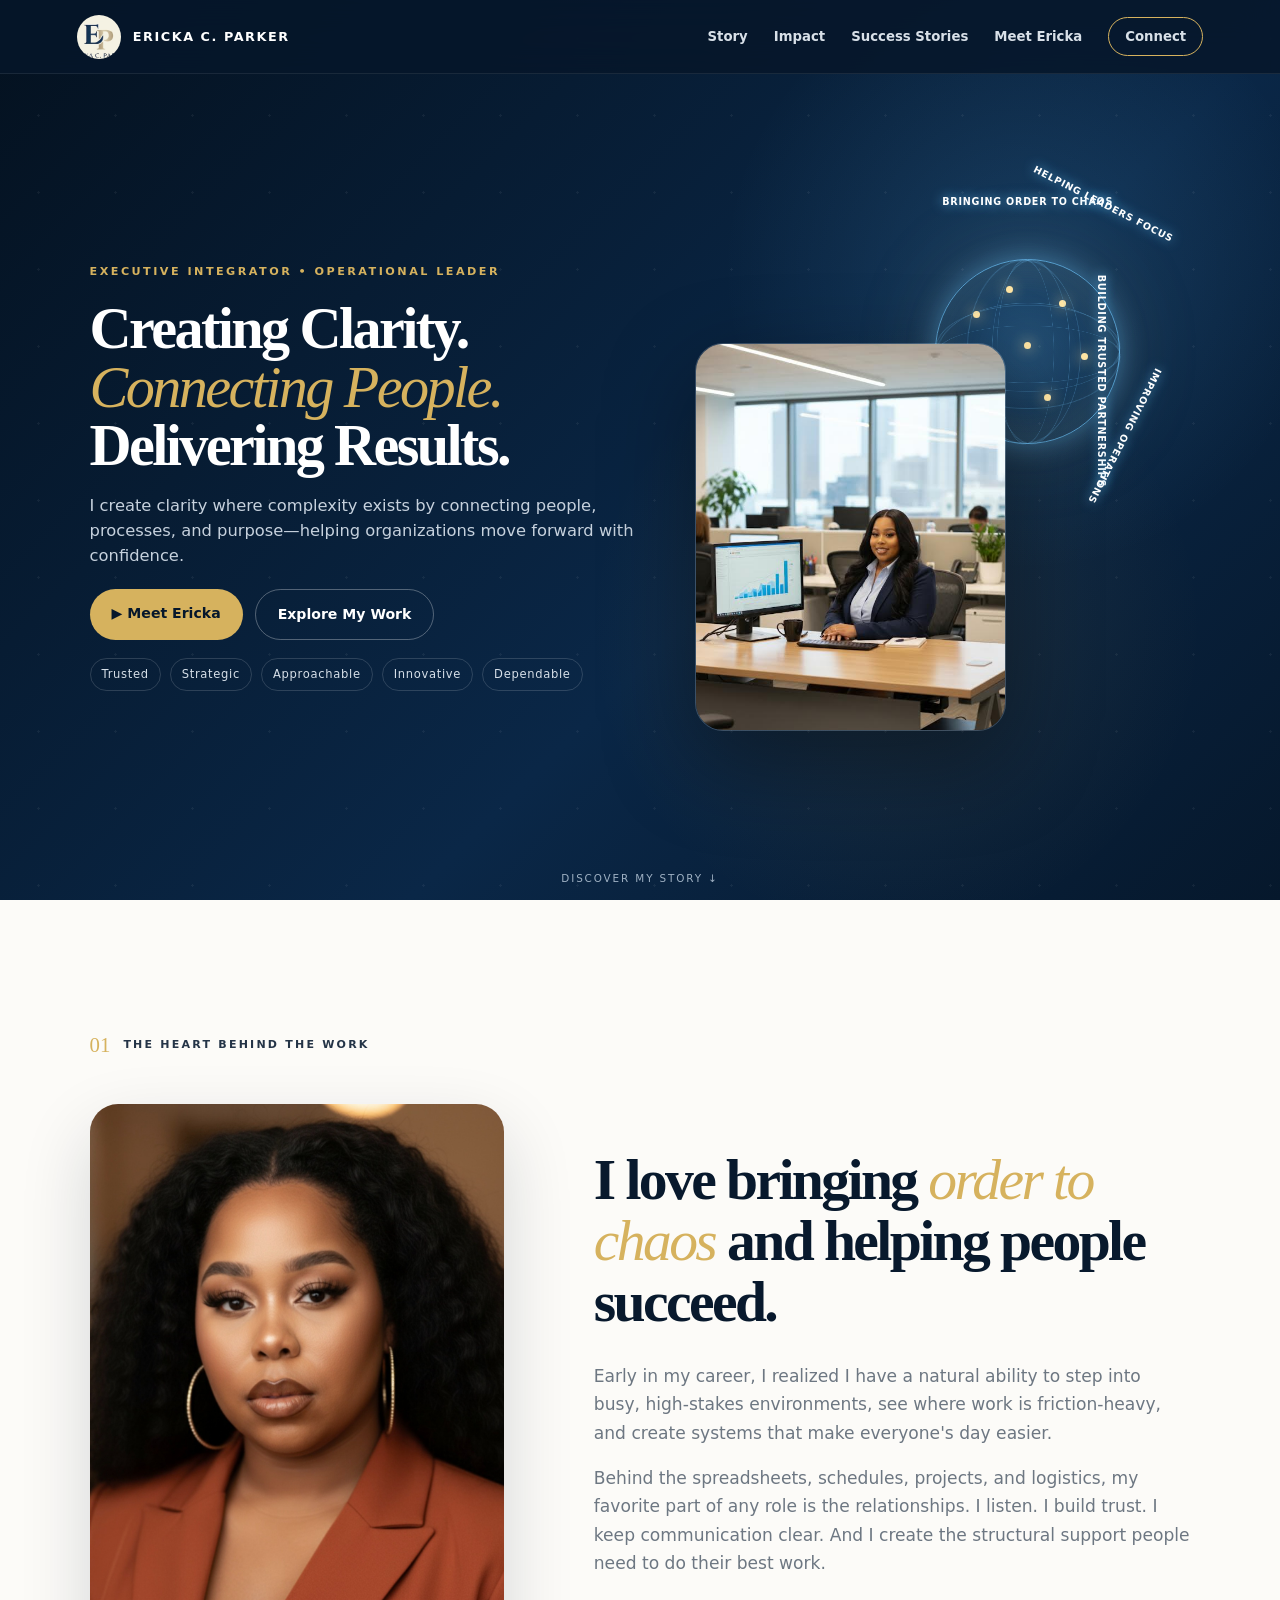
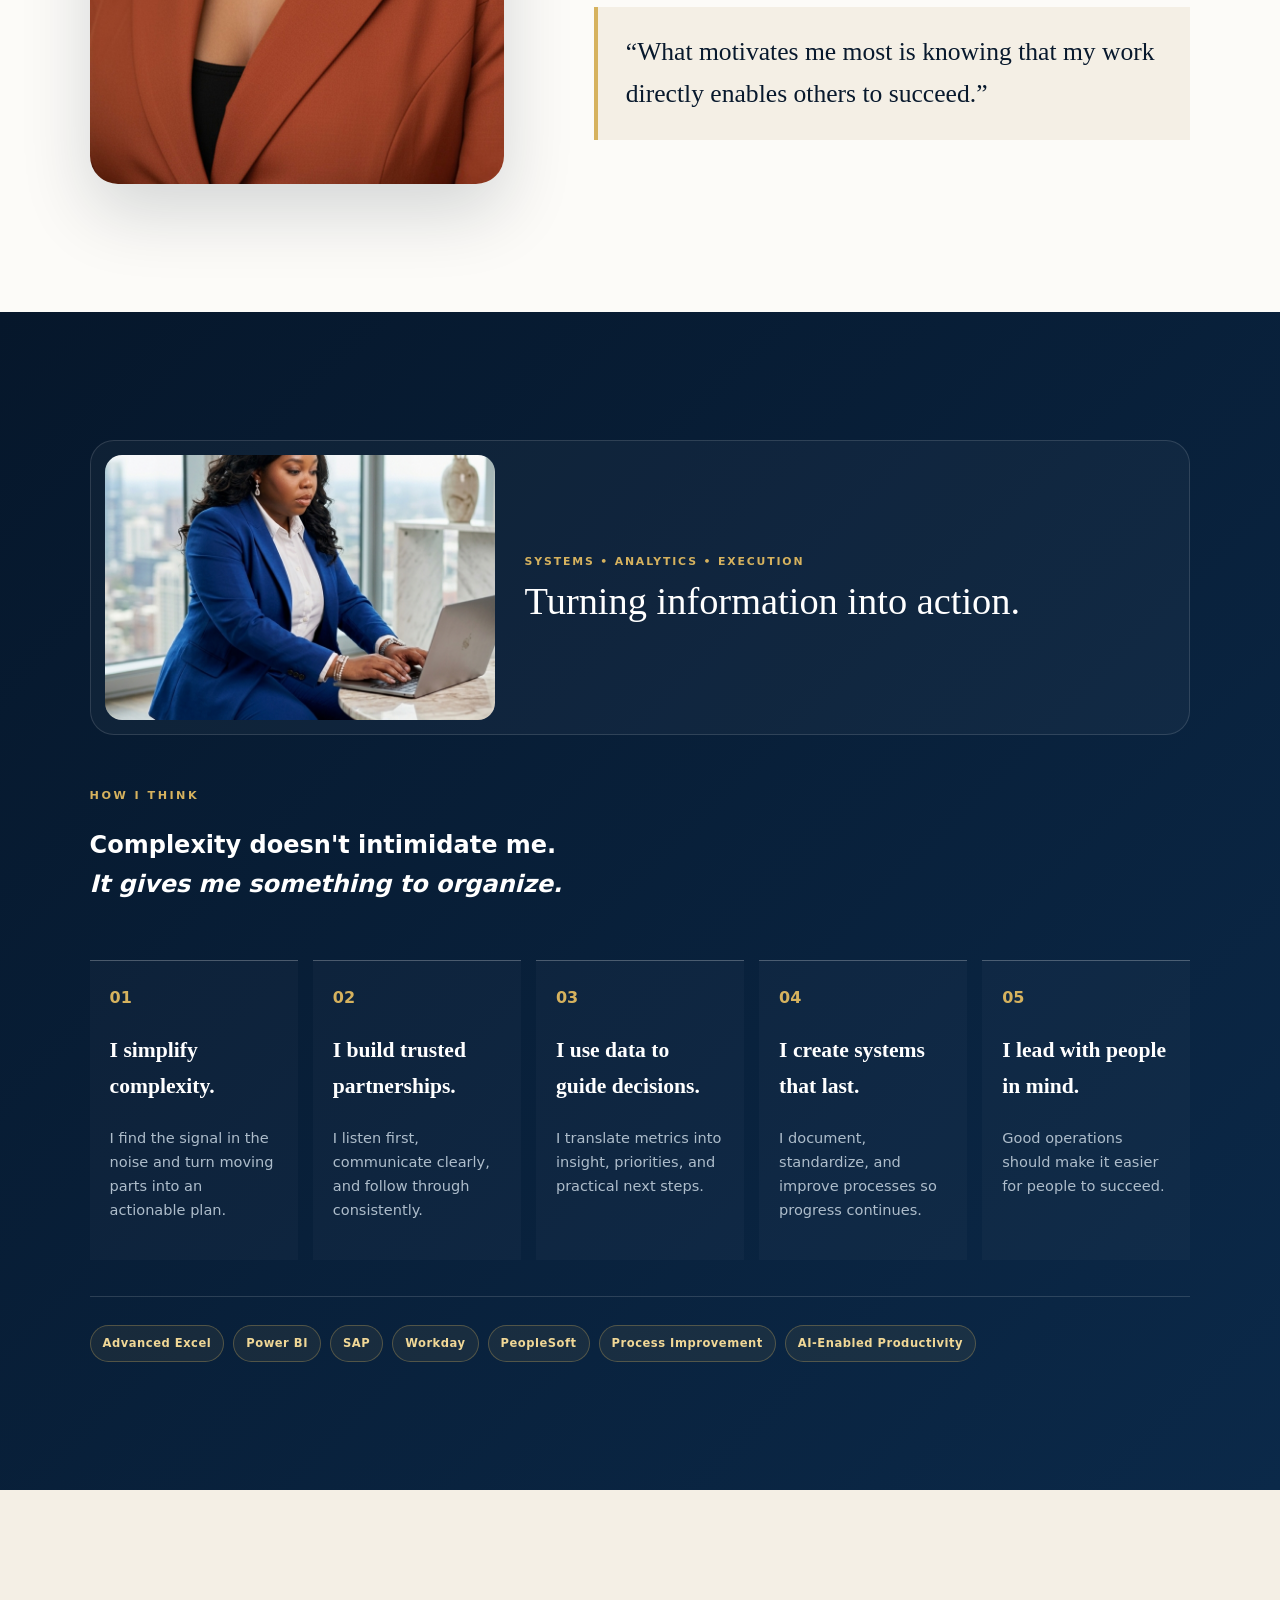
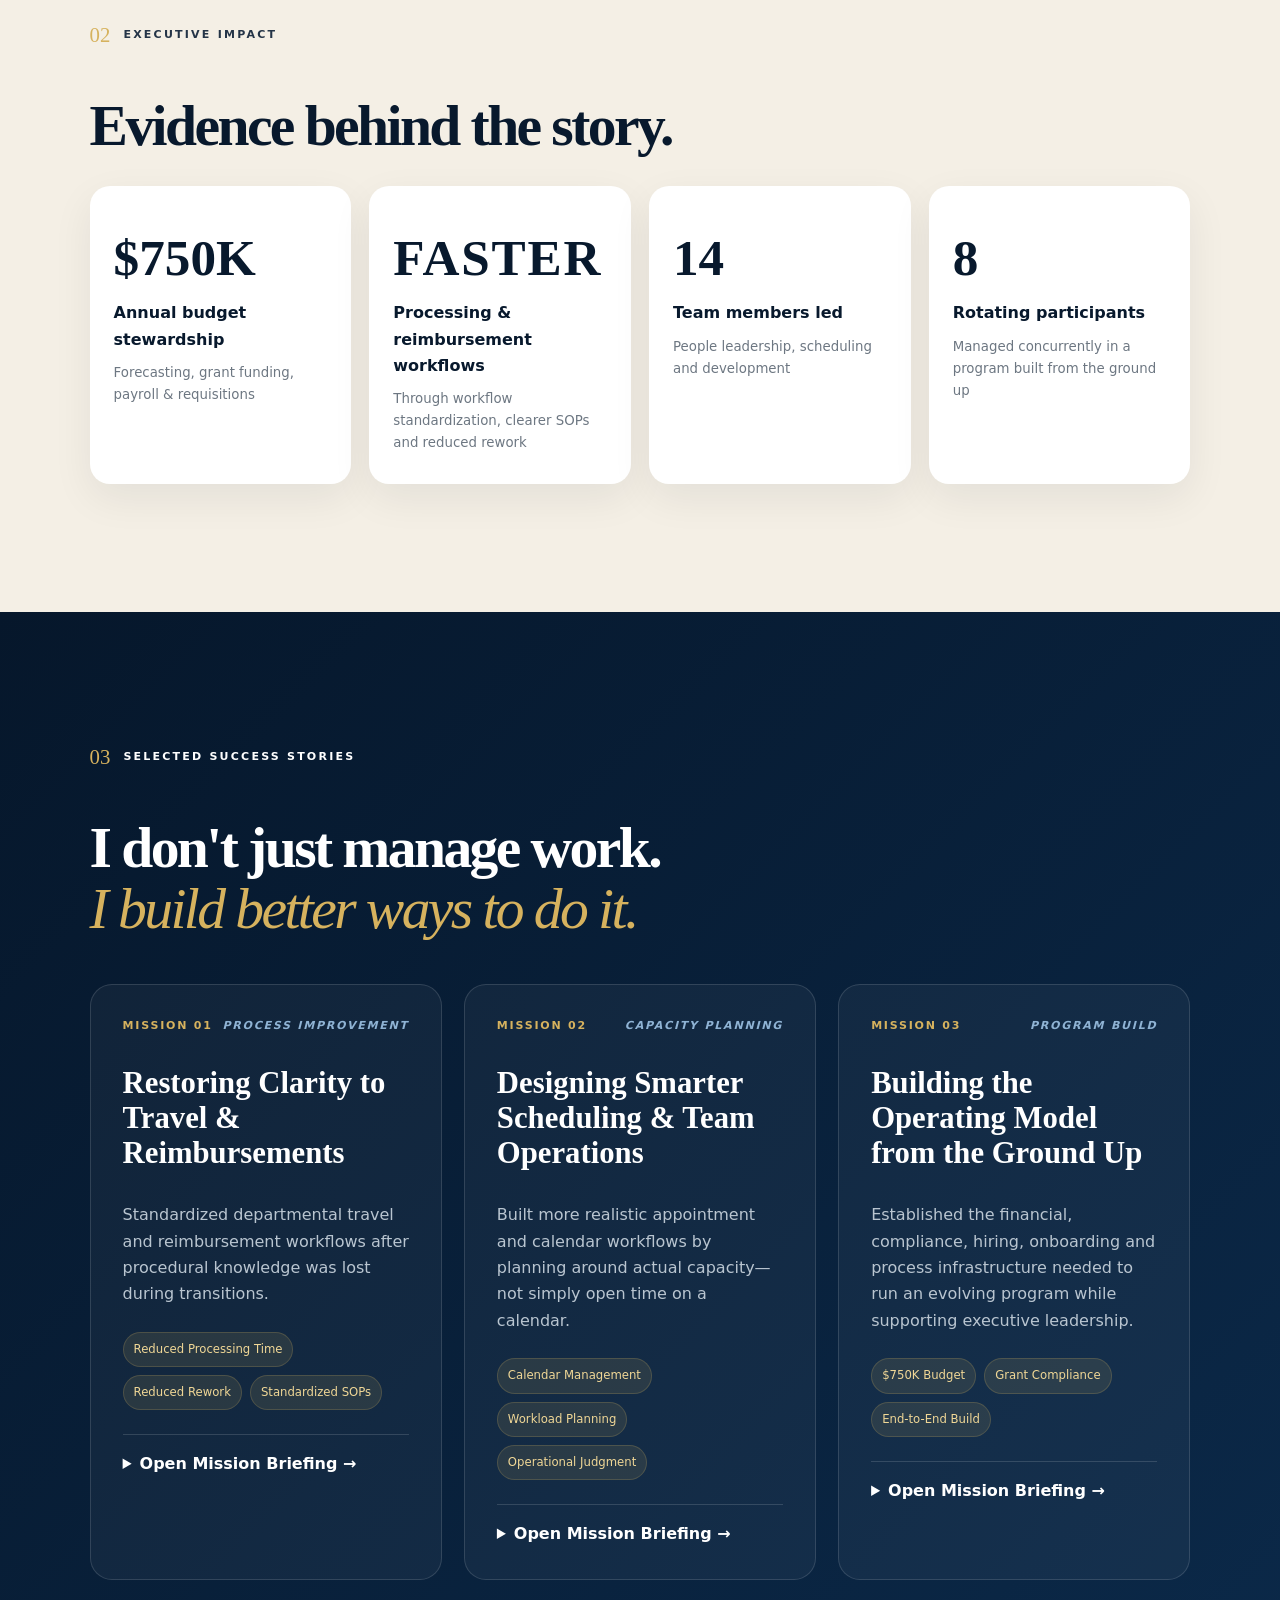
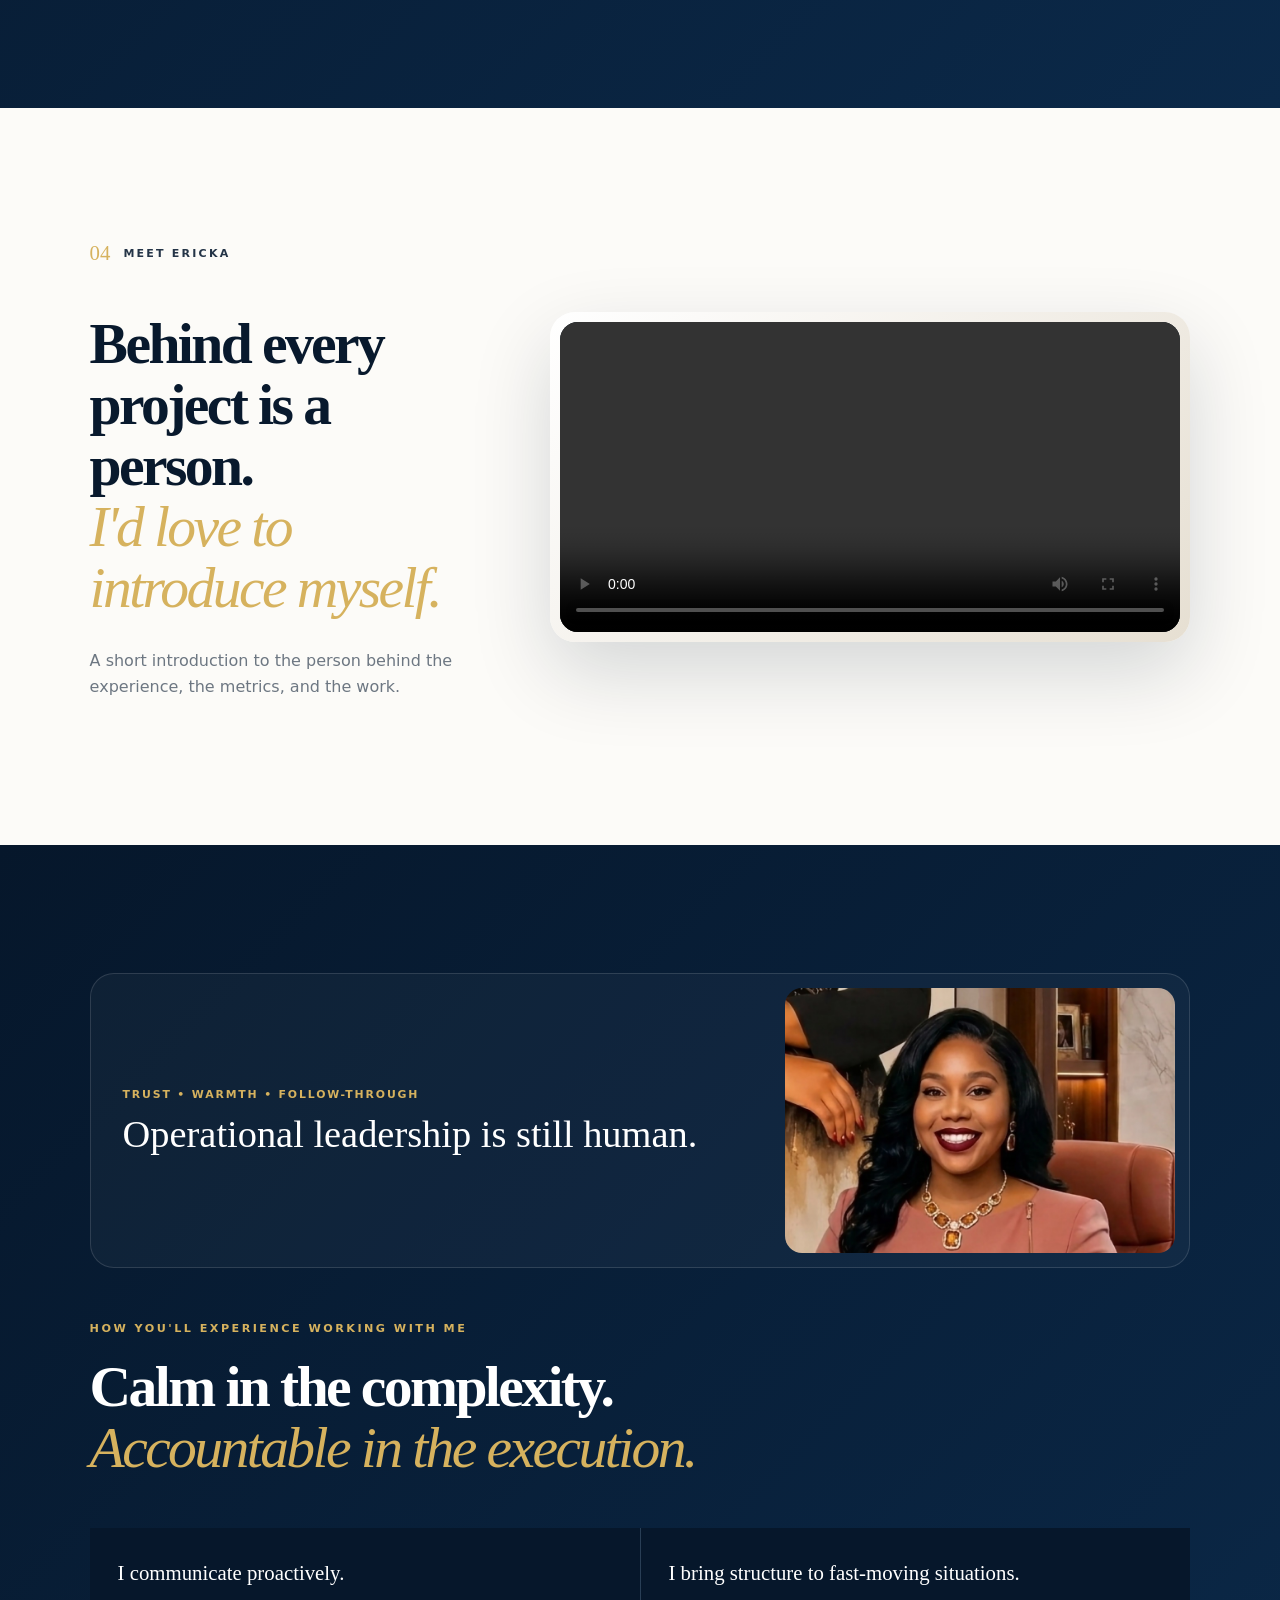
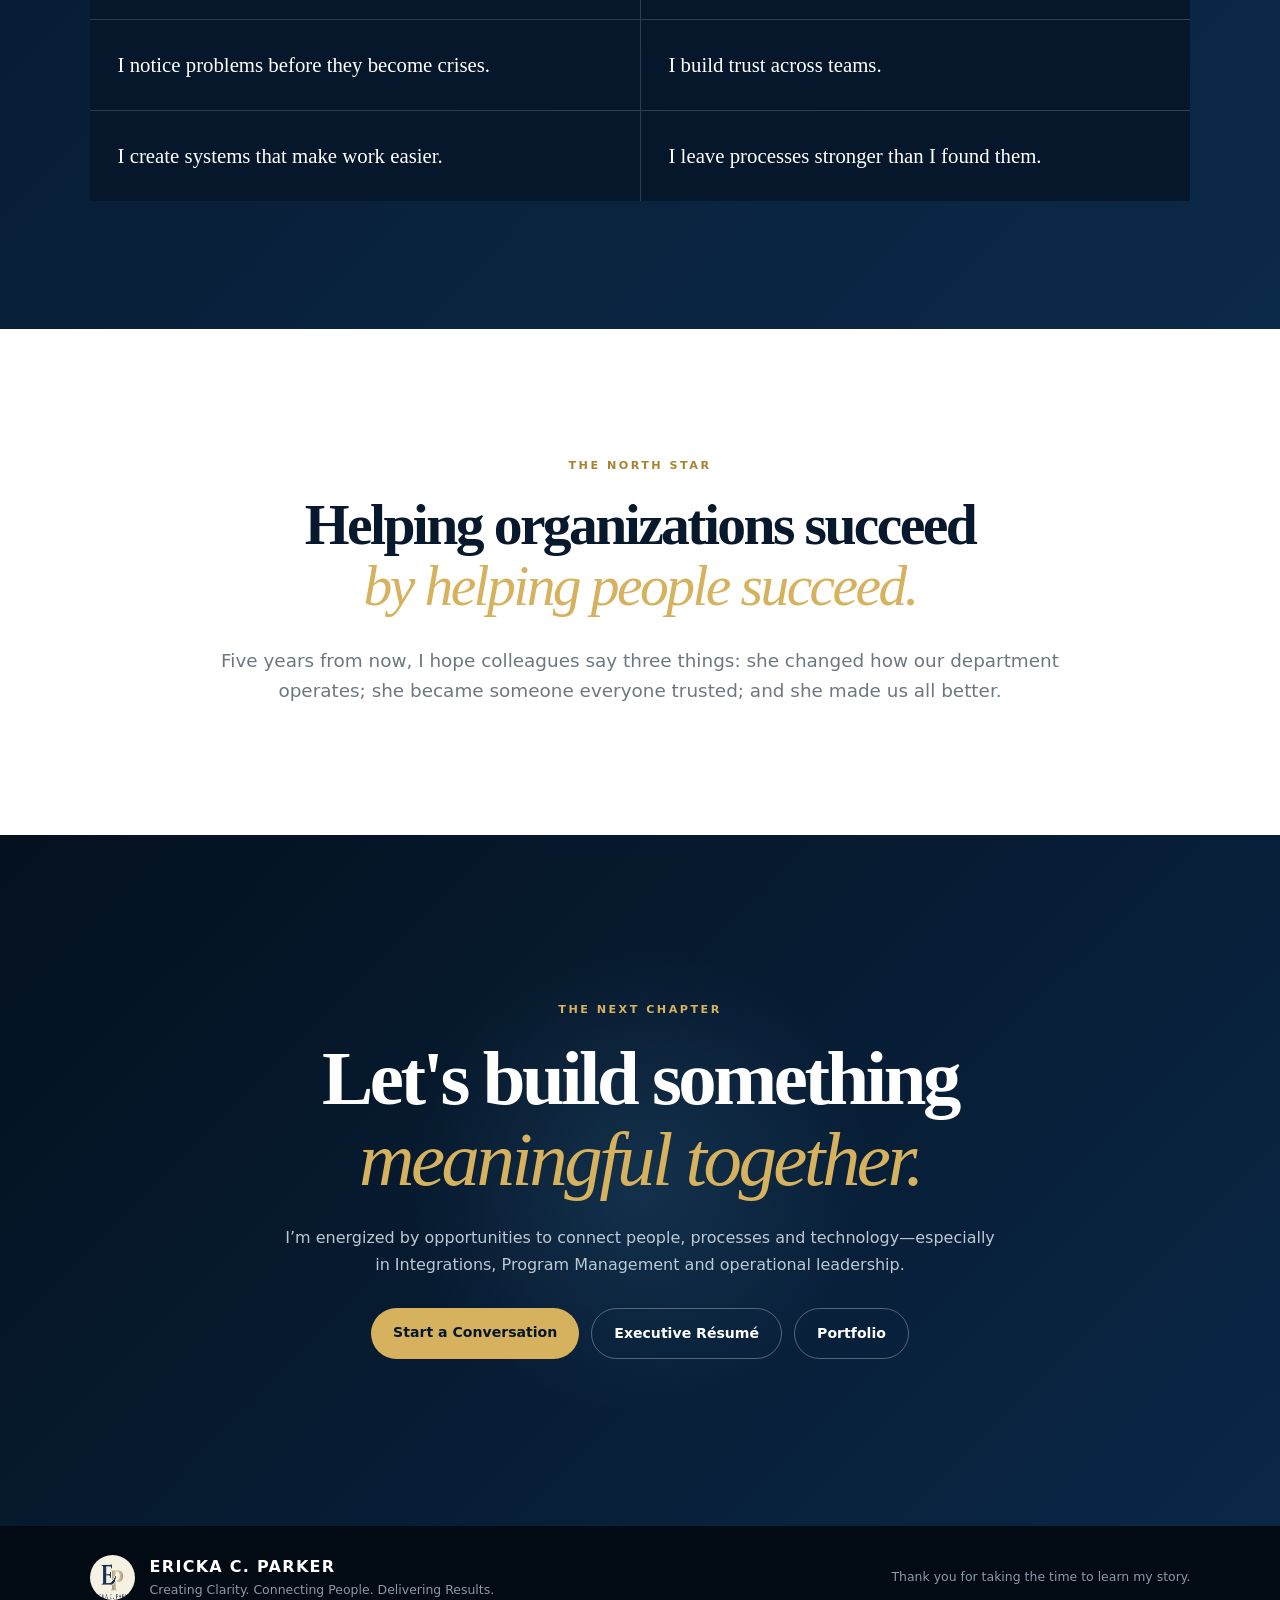
==== index.html @ 4bc30f6e "Add files via upload" ====
<!doctype html>
<html lang="en">
<head>
<meta charset="utf-8">
<meta name="viewport" content="width=device-width,initial-scale=1">
<meta name="description" content="Ericka C. Parker — creating clarity, connecting people, delivering results.">
<title>Ericka C. Parker | Executive Integrator</title>
<link rel="icon" href="ep-logo.png">
<link rel="stylesheet" href="constellation-v2.css?v=phase3">
</head>
<body>
<header class="nav">
  <a class="brand" href="#top"><img src="ep-logo.png" alt=""><span>ERICKA C. PARKER</span></a>
  <button class="menu" aria-label="Open menu">☰</button>
  <nav>
    <a href="#story">Story</a><a href="#impact">Impact</a><a href="#missions">Success Stories</a>
    <a href="#meet">Meet Ericka</a><a class="pill" href="#connect">Connect</a>
  </nav>
</header>

<main id="top">
<section class="hero" aria-labelledby="hero-title">
<div class="hero-copy">
<p class="kicker">EXECUTIVE INTEGRATOR • OPERATIONAL LEADER</p>
<h1 id="hero-title">Creating Clarity.<br><em>Connecting People.</em><br>Delivering Results.</h1>
<p class="lead">I create clarity where complexity exists by connecting people, processes, and purpose—helping organizations move forward with confidence.</p>
<div class="actions"><a class="btn gold" href="#meet">▶ Meet Ericka</a><a class="btn line" href="#missions">Explore My Work</a></div>
<div class="reputation"><span>Trusted</span><span>Strategic</span><span>Approachable</span><span>Innovative</span><span>Dependable</span></div>
</div>
<div class="visual">
<div class="portrait"><img src="ericka-office.jpg" alt="Ericka C. Parker in an office setting"></div>
<div class="constellation"><div class="halo h1"></div><div class="halo h2"></div>
<div class="sphere"><i class="lat a"></i><i class="lat b"></i><i class="lat c"></i><i class="lon a"></i><i class="lon b"></i><i class="lon c"></i>
<b class="star s1"></b><b class="star s2"></b><b class="star s3"></b><b class="star s4"></b><b class="star s5"></b><b class="star s6"></b><b class="star s7"></b><b class="star s8"></b></div>
<div class="orbit o1"><span>BRINGING ORDER TO CHAOS</span><span>BUILDING TRUSTED PARTNERSHIPS</span><span>CREATING CLARITY</span></div>
<div class="orbit o2"><span>HELPING LEADERS FOCUS</span><span>IMPROVING OPERATIONS</span><span>HELPING PEOPLE SUCCEED</span></div></div></div>
<a class="scroll" href="#story">DISCOVER MY STORY ↓</a>
</section>

<section id="story" class="light section">
  <div class="chapter"><span>01</span><p>THE HEART BEHIND THE WORK</p></div>
  <div class="story-grid">
    <div class="story-photo"><img src="ericka-orange.jpg" alt="Ericka C. Parker in an orange suit"></div>
    <div class="story-copy">
      <h2>I love bringing <em>order to chaos</em> and helping people succeed.</h2>
      <p>Early in my career, I realized I have a natural ability to step into busy, high-stakes environments, see where work is friction-heavy, and create systems that make everyone's day easier.</p>
      <p>Behind the spreadsheets, schedules, projects, and logistics, my favorite part of any role is the relationships. I listen. I build trust. I keep communication clear. And I create the structural support people need to do their best work.</p>
      <blockquote>“What motivates me most is knowing that my work directly enables others to succeed.”</blockquote>
    </div>
  </div>
</section>

<section class="dark philosophy">
  <div class="editorial-photo analytic-photo">
    <img src="ericka-blue-working.png" alt="Ericka C. Parker working at a laptop">
    <div><span>SYSTEMS • ANALYTICS • EXECUTION</span><strong>Turning information into action.</strong></div>
  </div>
  <p class="kicker">HOW I THINK</p>
  <h2 >Complexity doesn't intimidate me.<br><em>It gives me something to organize.</em></h2>
  <div class="thinking">
    <article ><b>01</b><h3>I simplify complexity.</h3><p>I find the signal in the noise and turn moving parts into an actionable plan.</p></article>
    <article ><b>02</b><h3>I build trusted partnerships.</h3><p>I listen first, communicate clearly, and follow through consistently.</p></article>
    <article ><b>03</b><h3>I use data to guide decisions.</h3><p>I translate metrics into insight, priorities, and practical next steps.</p></article>
    <article ><b>04</b><h3>I create systems that last.</h3><p>I document, standardize, and improve processes so progress continues.</p></article>
    <article ><b>05</b><h3>I lead with people in mind.</h3><p>Good operations should make it easier for people to succeed.</p></article>
  </div>
  <div class="systems-strip" aria-label="Enterprise systems and analytics">
    <span>Advanced Excel</span><span>Power BI</span><span>SAP</span><span>Workday</span>
    <span>PeopleSoft</span><span>Process Improvement</span><span>AI-Enabled Productivity</span>
  </div>
</section>

<section id="impact" class="section impact">
  <div class="chapter"><span>02</span><p>EXECUTIVE IMPACT</p></div>
  <h2 >Evidence behind the story.</h2>
  <div class="metrics">
    <article ><strong data-n="750" data-pre="$" data-post="K">$0K</strong><span>Annual budget stewardship</span><small>Forecasting, grant funding, payroll & requisitions</small></article>
    <article class="text-metric"><strong>FASTER</strong><span>Processing & reimbursement workflows</span><small>Through workflow standardization, clearer SOPs and reduced rework</small></article>
    <article ><strong data-n="14">0</strong><span>Team members led</span><small>People leadership, scheduling and development</small></article>
    <article ><strong data-n="8">0</strong><span>Rotating participants</span><small>Managed concurrently in a program built from the ground up</small></article>
  </div>
</section>

<section id="missions" class="dark section missions">
  <div class="chapter"><span>03</span><p>SELECTED SUCCESS STORIES</p></div>
  <h2 >I don't just manage work.<br><em>I build better ways to do it.</em></h2>
  <div class="mission-grid">
    <article class="mission">
      <div class="mission-top"><span>MISSION 01</span><i>PROCESS IMPROVEMENT</i></div>
      <h3>Restoring Clarity to Travel & Reimbursements</h3>
      <p>Standardized departmental travel and reimbursement workflows after procedural knowledge was lost during transitions.</p>
      <div class="chips"><span>Reduced Processing Time</span><span>Reduced Rework</span><span>Standardized SOPs</span></div>
      <details><summary>Open Mission Briefing →</summary><div><b>Challenge</b><p>Travel and reimbursement processes had become inconsistent, creating avoidable back-and-forth and uncertainty for department staff.</p><b>Action</b><p>Reviewed the workflow, identified where guidance was missing, and developed clear SOPs that gave employees a consistent reference for completing requests correctly.</p><b>Result</b><p>Reduced processing time and rework by clarifying expectations and creating a repeatable departmental process.</p></div></details>
    </article>
    <article class="mission">
      <div class="mission-top"><span>MISSION 02</span><i>CAPACITY PLANNING</i></div>
      <h3>Designing Smarter Scheduling & Team Operations</h3>
      <p>Built more realistic appointment and calendar workflows by planning around actual capacity—not simply open time on a calendar.</p>
      <div class="chips"><span>Calendar Management</span><span>Workload Planning</span><span>Operational Judgment</span></div>
      <details><summary>Open Mission Briefing →</summary><div><b>Challenge</b><p>Scheduling had to account for breaks, complete appraisal and appointment time, events, competing priorities and realistic workload capacity.</p><b>Action</b><p>Structured calendars and appointment times around the operational requirements behind each time block, balancing coverage with the time needed to complete work properly.</p><b>Result</b><p>Created more realistic schedules, improved coordination and reduced avoidable calendar conflicts.</p></div></details>
    </article>
    <article class="mission">
      <div class="mission-top"><span>MISSION 03</span><i>PROGRAM BUILD</i></div>
      <h3>Building the Operating Model from the Ground Up</h3>
      <p>Established the financial, compliance, hiring, onboarding and process infrastructure needed to run an evolving program while supporting executive leadership.</p>
      <div class="chips"><span>$750K Budget</span><span>Grant Compliance</span><span>End-to-End Build</span></div>
      <details><summary>Open Mission Briefing →</summary><div><b>Challenge</b><p>The Program Manager role required core operating processes to be established while the program itself was already moving.</p><b>Action</b><p>Learned to manage and forecast a $750K budget, interpreted grant contracts and spending limitations, supported interviewing and onboarding, and created SOPs as workflows were established.</p><b>Result</b><p>Built clearer financial controls, repeatable processes, documented expectations and a more consistent operating structure.</p></div></details>
    </article>
  </div>
</section>

<section id="meet" class="meet section">
  <div class="meet-copy">
    <div class="chapter"><span>04</span><p>MEET ERICKA</p></div>
    <h2>Behind every project is a person.<br><em>I'd love to introduce myself.</em></h2>
    <p>A short introduction to the person behind the experience, the metrics, and the work.</p>
  </div>
  <div class="video-shell">
    <video controls preload="metadata" playsinline><source src="meet-ericka.mp4" type="video/mp4">Your browser does not support video.</video>
  </div>
</section>

<section class="experience dark section">
  <div class="editorial-photo people-photo">
    <img src="ericka-coral-desk.jpg" alt="Ericka C. Parker smiling at her desk">
    <div><span>TRUST • WARMTH • FOLLOW-THROUGH</span><strong>Operational leadership is still human.</strong></div>
  </div>
  <p class="kicker">HOW YOU'LL EXPERIENCE WORKING WITH ME</p>
  <h2 >Calm in the complexity.<br><em>Accountable in the execution.</em></h2>
  <div class="promise-grid">
    <p >I communicate proactively.</p><p >I bring structure to fast-moving situations.</p>
    <p >I notice problems before they become crises.</p><p >I build trust across teams.</p>
    <p >I create systems that make work easier.</p><p >I leave processes stronger than I found them.</p>
  </div>
</section>

<section class="legacy section">
  <p class="kicker">THE NORTH STAR</p>
  <h2 >Helping organizations succeed<br><em>by helping people succeed.</em></h2>
  <p class="legacy-copy">Five years from now, I hope colleagues say three things: she changed how our department operates; she became someone everyone trusted; and she made us all better.</p>
</section>

<section id="connect" class="connect">
  <div >
    <p class="kicker">THE NEXT CHAPTER</p>
    <h2>Let's build something<br><em>meaningful together.</em></h2>
    <p>I’m energized by opportunities to connect people, processes and technology—especially in Integrations, Program Management and operational leadership.</p>
    <div class="actions center">
      <a class="btn gold" href="mailto:Erickacparker@gmail.com">Start a Conversation</a>
      <a class="btn line" href="ericka-resume.pdf" target="_blank">Executive Résumé</a>
      <a class="btn line" href="ericka-portfolio.pptx">Portfolio</a>
    </div>
  </div>
</section>
</main>

<footer>
  <img src="ep-logo.png" alt="">
  <div><b>ERICKA C. PARKER</b><span>Creating Clarity. Connecting People. Delivering Results.</span></div>
  <p>Thank you for taking the time to learn my story.</p>
</footer>
<script src="constellation-v2.js?v=phase3"></script>
</body>
</html>
---- constellation-v2.css ----
:root{--ink:#08192d;--navy:#06172b;--navy2:#0b2949;--gold:#d6b25e;--cream:#f4efe5;--paper:#fcfbf8;--blue:#70c8ff;--text:#243447;--muted:#6d7782}*{box-sizing:border-box}html{scroll-behavior:smooth}body{margin:0;background:var(--paper);color:var(--text);font-family:Inter,system-ui,-apple-system,"Segoe UI",sans-serif;line-height:1.65}img{display:block;max-width:100%}a{text-decoration:none;color:inherit}.nav{height:74px;position:fixed;inset:0 0 auto;z-index:100;display:flex;align-items:center;justify-content:space-between;padding:0 clamp(22px,6vw,90px);background:rgba(6,23,43,.86);backdrop-filter:blur(18px);border-bottom:1px solid rgba(255,255,255,.08);color:#fff}.brand{display:flex;align-items:center;gap:12px;font-weight:800;letter-spacing:.12em;font-size:.8rem}.brand img{width:44px;height:44px;border-radius:50%;object-fit:cover}.nav nav{display:flex;gap:26px;align-items:center}.nav nav a{font-size:.83rem;font-weight:700;color:#d8e0e8}.nav nav a:hover{color:#fff}.pill{border:1px solid var(--gold);padding:8px 16px;border-radius:99px}.menu{display:none;background:none;border:0;color:#fff;font-size:1.5rem}.hero{min-height:100vh;padding:130px clamp(24px,7vw,112px) 80px;display:grid;grid-template-columns:1fr 1fr;gap:6vw;align-items:center;position:relative;overflow:hidden;color:#fff;background:radial-gradient(circle at 80% 30%,rgba(112,200,255,.14),transparent 25%),radial-gradient(circle at 70% 70%,rgba(214,178,94,.1),transparent 28%),linear-gradient(135deg,#04111f,#0a2747 60%,#06182c)}.hero:after{content:"";position:absolute;inset:0;pointer-events:none;background-image:radial-gradient(circle,rgba(255,255,255,.55) 1px,transparent 1.2px);background-size:77px 77px;opacity:.1}.kicker{font-size:.7rem;font-weight:900;letter-spacing:.22em;color:var(--gold);margin:0 0 18px}.hero h1,.section h2,.connect h2{font-family:Georgia,"Times New Roman",serif;letter-spacing:-.045em;line-height:1.06}.hero h1{font-size:clamp(3.4rem,6vw,6.8rem);margin:0 0 26px}.hero h1 em,.section h2 em,.connect h2 em{font-weight:400;color:var(--gold);font-style:italic}.lead{max-width:680px;font-size:clamp(1.05rem,1.4vw,1.25rem);color:#c6d1dd}.actions{display:flex;flex-wrap:wrap;gap:12px;margin-top:30px}.btn{padding:13px 22px;border-radius:99px;font-weight:850;font-size:.88rem;transition:.25s}.btn:hover{transform:translateY(-2px)}.gold{background:var(--gold);color:var(--navy)}.line{border:1px solid rgba(255,255,255,.3);color:#fff}.reputation{display:flex;flex-wrap:wrap;gap:9px;margin-top:28px}.reputation span{font-size:.72rem;letter-spacing:.06em;padding:6px 11px;border-radius:99px;border:1px solid rgba(255,255,255,.15);color:#d6dfe8}.visual{min-height:650px;position:relative}.portrait{position:absolute;left:0;bottom:0;width:60%;z-index:4}.portrait img{width:100%;aspect-ratio:4/5;object-fit:cover;object-position:center 20%;border-radius:28px;box-shadow:0 30px 90px rgba(0,0,0,.38);border:1px solid rgba(255,255,255,.18)}.constellation{position:absolute;width:69%;aspect-ratio:1;right:-4%;top:2%;display:grid;place-items:center;perspective:1000px}.sphere{position:absolute;width:57%;aspect-ratio:1;border:1px solid rgba(112,200,255,.7);border-radius:50%;box-shadow:0 0 28px rgba(112,200,255,.4),inset 0 0 38px rgba(112,200,255,.12);transform-style:preserve-3d;animation:globe 17s linear infinite}.lat,.lon{position:absolute;inset:0;border:1px solid rgba(112,200,255,.3);border-radius:50%}.lat.a{transform:rotateX(55deg)}.lat.b{transform:rotateX(72deg)}.lat.c{transform:rotateX(-62deg)}.lon.a{transform:rotateY(52deg)}.lon.b{transform:rotateY(72deg)}.lon.c{transform:rotateY(-65deg)}.star{position:absolute;width:7px;height:7px;border-radius:50%;background:#ffe5a4;box-shadow:0 0 14px #ffe5a4;animation:twinkle 1.7s ease-in-out infinite alternate}.s1{left:20%;top:28%}.s2{left:38%;top:14%;animation-delay:.2s}.s3{left:67%;top:22%;animation-delay:.5s}.s4{left:79%;top:51%;animation-delay:.8s}.s5{left:59%;top:73%;animation-delay:.3s}.s6{left:28%;top:72%;animation-delay:.7s}.s7{left:13%;top:52%;animation-delay:1s}.s8{left:48%;top:45%;animation-delay:.4s}.halo{position:absolute;border-radius:50%;filter:blur(12px)}.h1{inset:19%;background:radial-gradient(circle,rgba(112,200,255,.18),transparent 68%);animation:pulse 4s ease-in-out infinite}.h2{inset:28%;box-shadow:0 0 100px rgba(214,178,94,.25)}.orbit{position:absolute;inset:4%;border-radius:50%;animation:orbit 24s linear infinite}.o2{inset:-1%;animation-direction:reverse;animation-duration:31s;transform:rotate(27deg)}.orbit span{position:absolute;white-space:nowrap;font-size:clamp(.58rem,.75vw,.74rem);font-weight:850;letter-spacing:.08em;text-shadow:0 0 12px rgba(112,200,255,.8)}.orbit span:nth-child(1){left:50%;top:0;transform:translate(-50%,-50%)}.orbit span:nth-child(2){right:-10%;top:57%;transform:rotate(90deg)}.orbit span:nth-child(3){left:0;bottom:7%;transform:rotate(205deg)}@keyframes globe{to{transform:rotateY(360deg) rotateX(8deg)}}@keyframes orbit{to{transform:rotate(360deg)}}@keyframes twinkle{to{opacity:.35;transform:scale(1.7)}}@keyframes pulse{50%{transform:scale(1.1);opacity:.65}}.scroll{position:absolute;left:50%;bottom:24px;transform:translateX(-50%);z-index:5;font-size:.65rem;letter-spacing:.18em;color:#9fb1c3}.section{padding:clamp(90px,10vw,150px) clamp(24px,7vw,112px)}.light{background:var(--paper)}.dark{background:linear-gradient(135deg,var(--navy),var(--navy2));color:#fff}.chapter{display:flex;gap:13px;align-items:center;margin-bottom:42px}.chapter span{color:var(--gold);font-family:Georgia,serif;font-size:1.3rem}.chapter p{margin:0;font-size:.69rem;letter-spacing:.2em;font-weight:900}.story-grid{display:grid;grid-template-columns:.82fr 1.18fr;gap:7vw;align-items:center}.story-photo img{border-radius:28px;box-shadow:0 28px 70px rgba(8,25,45,.16);max-height:680px;width:100%;object-fit:cover;object-position:top}.section h2{font-size:clamp(2.5rem,4.5vw,5rem);color:var(--ink);margin:0 0 30px}.story-copy>p{font-size:1.07rem;color:var(--muted)}blockquote{margin:30px 0 0;padding:24px 28px;background:var(--cream);border-left:4px solid var(--gold);font-family:Georgia,serif;font-size:clamp(1.2rem,2vw,1.65rem);color:var(--ink)}.philosophy{padding:clamp(90px,10vw,150px) clamp(24px,7vw,112px)}.dark h2{color:#fff}.thinking{display:grid;grid-template-columns:repeat(5,1fr);gap:15px;margin-top:55px}.thinking article{padding:24px 20px;border-top:1px solid rgba(255,255,255,.25);background:rgba(255,255,255,.025)}.thinking b{color:var(--gold)}.thinking h3{font-family:Georgia,serif;font-size:1.35rem}.thinking p{color:#aebdcb;font-size:.91rem}.impact{background:var(--cream)}.metrics{display:grid;grid-template-columns:repeat(4,1fr);gap:18px}.metrics article{padding:30px 24px;background:#fff;border-radius:20px;box-shadow:0 14px 40px rgba(8,25,45,.07)}.metrics strong{display:block;font-family:Georgia,serif;font-size:clamp(2.7rem,4vw,4.5rem);color:var(--ink)}.metrics span{display:block;font-weight:850;color:var(--ink)}.metrics small{display:block;color:var(--muted);margin-top:9px}.missions h2{color:#fff}.mission-grid{display:grid;grid-template-columns:1fr 1fr;gap:22px;margin-top:45px}.mission{padding:32px;border:1px solid rgba(255,255,255,.13);border-radius:22px;background:rgba(255,255,255,.045)}.mission-top{display:flex;justify-content:space-between;color:var(--gold);font-size:.69rem;letter-spacing:.16em;font-weight:900}.mission-top i{color:#8fb3d4}.mission h3{font-family:Georgia,serif;font-size:clamp(1.6rem,2.4vw,2.5rem);line-height:1.15}.mission>p,.mission details p{color:#b9c5d0}.chips{display:flex;flex-wrap:wrap;gap:8px;margin:24px 0}.chips span{font-size:.73rem;padding:7px 10px;border-radius:99px;background:rgba(214,178,94,.12);color:#f0d796;border:1px solid rgba(214,178,94,.2)}details{border-top:1px solid rgba(255,255,255,.14);padding-top:16px}summary{cursor:pointer;font-weight:850;color:#fff}details div{padding-top:16px}details b{color:var(--gold)}.meet{display:grid;grid-template-columns:.75fr 1.25fr;gap:6vw;align-items:center}.meet-copy p:not(.chapter p){color:var(--muted)}.video-shell{padding:10px;border-radius:25px;background:linear-gradient(135deg,#fff,#e6dfd2);box-shadow:0 30px 80px rgba(8,25,45,.16)}video{width:100%;display:block;border-radius:18px;background:#000;max-height:620px}.experience h2{color:#fff}.promise-grid{display:grid;grid-template-columns:1fr 1fr;gap:1px;background:rgba(255,255,255,.13);margin-top:50px}.promise-grid p{margin:0;background:var(--navy);padding:28px;font-family:Georgia,serif;font-size:1.3rem}.legacy{text-align:center;background:#fff}.legacy .kicker{color:#a9842f}.legacy-copy{max-width:850px;margin:0 auto;color:var(--muted);font-size:1.15rem}.connect{text-align:center;padding:clamp(110px,13vw,180px) 24px;color:#fff;background:radial-gradient(circle at center,rgba(112,200,255,.12),transparent 32%),linear-gradient(135deg,#04111f,#0a2747)}.connect h2{font-size:clamp(3rem,6vw,6rem);margin:0}.connect>div>p:not(.kicker){max-width:720px;margin:25px auto;color:#bcc9d5}.center{justify-content:center}footer{display:grid;grid-template-columns:auto 1fr auto;gap:15px;align-items:center;padding:28px clamp(24px,7vw,112px);background:#020b14;color:#8999a8}footer img{width:45px;height:45px;border-radius:50%}footer div{display:grid}footer b{color:#fff;letter-spacing:.08em}footer span,footer p{font-size:.78rem}.rise{opacity:1;transform:none;transition:.75s ease}.js .rise{opacity:0;transform:translateY(24px)}.js .rise.show{opacity:1;transform:none}@media(max-width:1100px){.hero{grid-template-columns:1fr}.visual{min-height:700px}.portrait{width:52%}.constellation{width:61%}.thinking{grid-template-columns:repeat(2,1fr)}.metrics{grid-template-columns:repeat(2,1fr)}}@media(max-width:800px){.nav nav{display:none;position:absolute;top:74px;left:0;right:0;background:var(--navy);flex-direction:column;padding:20px}.nav nav.open{display:flex}.menu{display:block}.hero{padding-top:115px}.visual{min-height:600px}.portrait{width:76%}.constellation{width:74%;right:-10%}.story-grid,.meet,.mission-grid{grid-template-columns:1fr}.thinking,.metrics,.promise-grid{grid-template-columns:1fr}.story-photo{max-width:520px}.brand span{display:none}footer{grid-template-columns:1fr;text-align:center;justify-items:center}}@media(prefers-reduced-motion:reduce){html{scroll-behavior:auto}.sphere,.orbit,.star,.halo{animation:none}.rise{opacity:1;transform:none;transition:none}}
.hero-copy,.visual,.portrait,.constellation{opacity:1!important;visibility:visible!important;transform:none!important}

/* ===== Recruiter-WOW polish release ===== */
@media (min-width:1101px){
  .hero{grid-template-columns:1.08fr .92fr;gap:3.5vw;padding-top:108px;padding-bottom:54px}
  .hero h1{font-size:clamp(3.15rem,4.55vw,5.4rem);line-height:1.01;margin-bottom:18px}
  .hero .lead{font-size:1.02rem;line-height:1.52;max-width:645px}
  .hero .actions{margin-top:20px}
  .hero .reputation{margin-top:18px}
  .visual{min-height:565px}
  .portrait{width:64%;left:-2%;bottom:5%}
  .constellation{width:67%;right:0;top:-1%}
  .scroll{bottom:13px}
}
.editorial-photo{
  display:grid;grid-template-columns:minmax(230px,390px) 1fr;gap:30px;align-items:center;
  margin:0 0 52px;padding:14px;border:1px solid rgba(255,255,255,.13);
  border-radius:24px;background:rgba(255,255,255,.035);overflow:hidden
}
.editorial-photo img{width:100%;height:265px;object-fit:cover;border-radius:17px}
.editorial-photo span{display:block;color:var(--gold);font-size:.68rem;font-weight:900;letter-spacing:.17em;margin-bottom:10px}
.editorial-photo strong{display:block;font-family:Georgia,"Times New Roman",serif;font-size:clamp(1.8rem,3vw,3.15rem);line-height:1.06;color:#fff;font-weight:500}
.analytic-photo img{object-position:center}
.systems-strip{display:flex;flex-wrap:wrap;gap:9px;margin-top:36px;padding-top:28px;border-top:1px solid rgba(255,255,255,.14)}
.systems-strip span{font-size:.72rem;font-weight:850;letter-spacing:.045em;padding:8px 12px;border-radius:99px;border:1px solid rgba(214,178,94,.3);color:#f0d796;background:rgba(214,178,94,.08)}
.people-photo{grid-template-columns:1fr minmax(230px,390px)}
.people-photo img{grid-column:2;grid-row:1;object-position:center 28%}
.people-photo div{grid-column:1;grid-row:1;padding-left:18px}
@media(max-width:800px){
 .editorial-photo,.people-photo{grid-template-columns:1fr}
 .editorial-photo img,.people-photo img{height:auto;max-height:480px;object-position:top}
 .people-photo img,.people-photo div{grid-column:1;grid-row:auto}
 .people-photo div{padding:4px 3px 12px}
}

/* ===== Phase III: recruiter experience ===== */
.text-metric strong{font-size:clamp(2.1rem,4vw,4.3rem);letter-spacing:.035em}
@media (min-width:1101px){
  .mission-grid{grid-template-columns:repeat(3,minmax(0,1fr));align-items:stretch}
  .mission{height:100%}
}
.video-shell video{object-fit:contain;background:#071521}
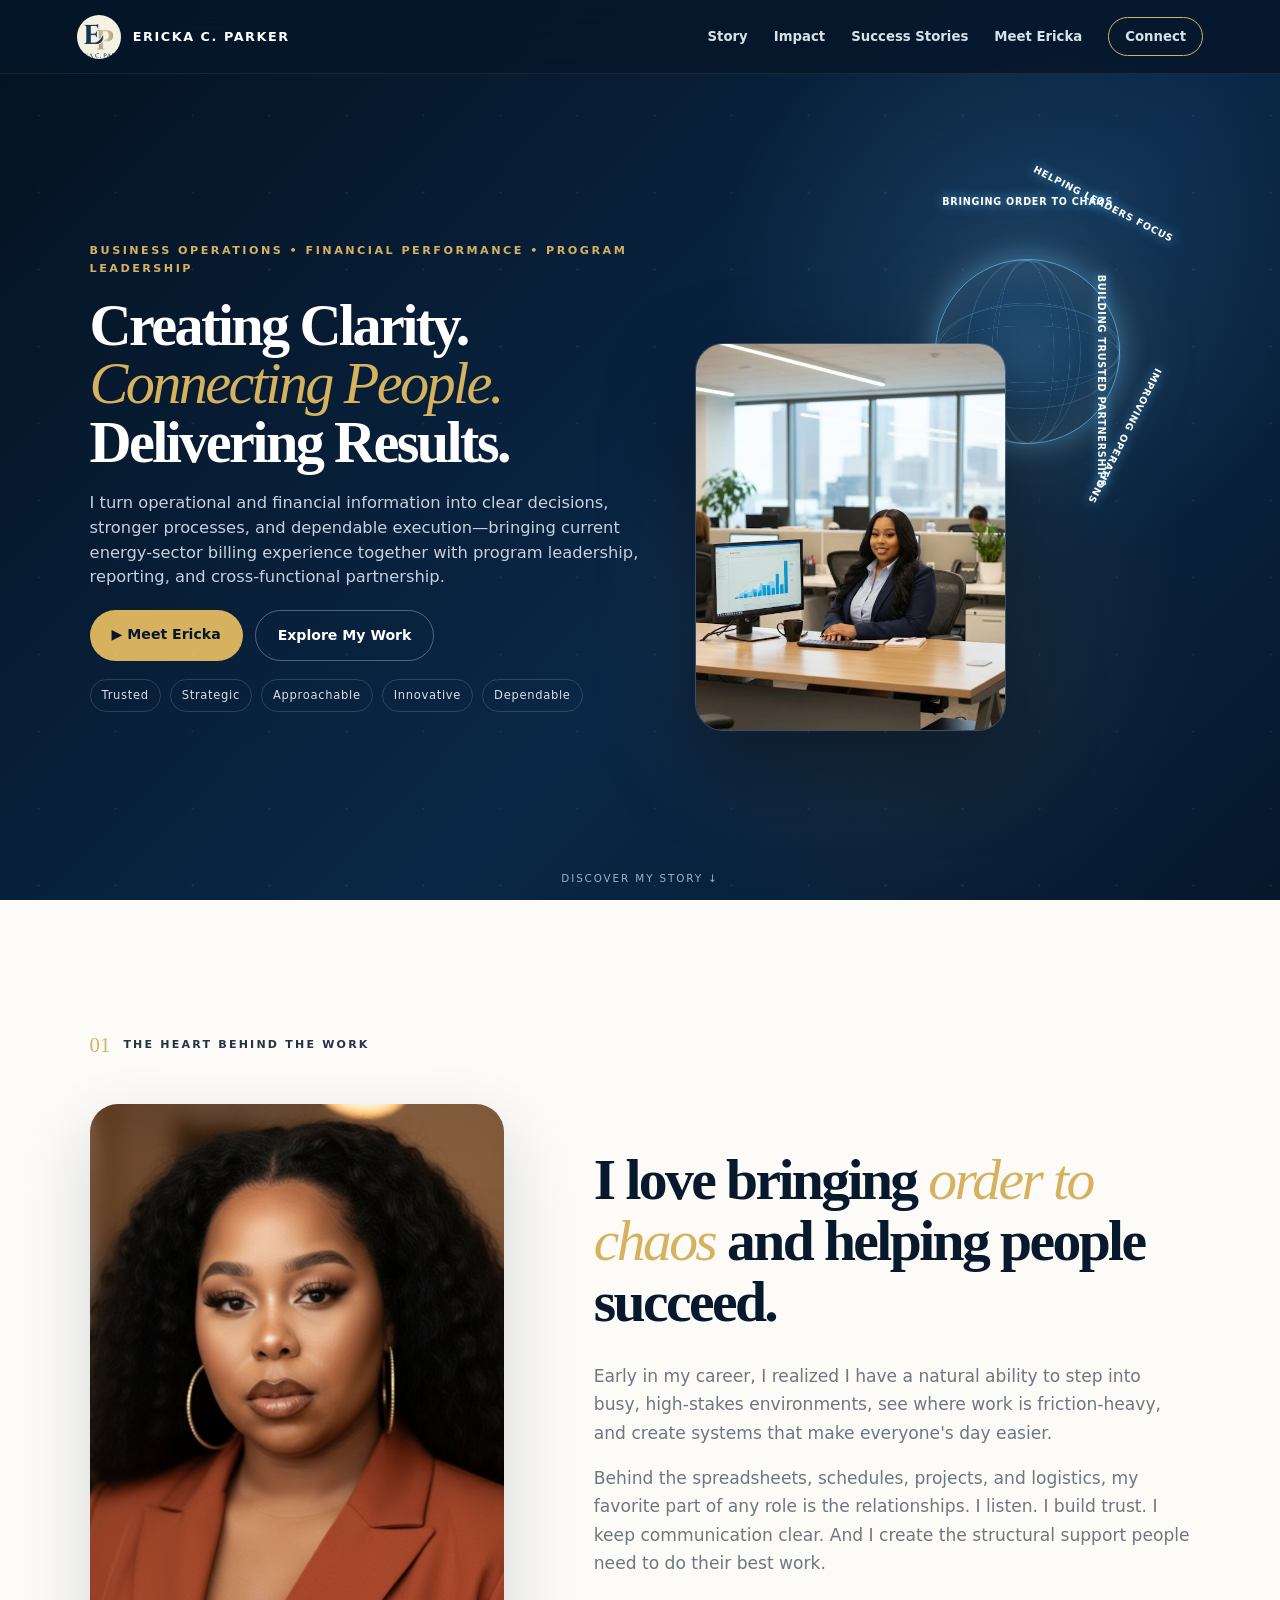
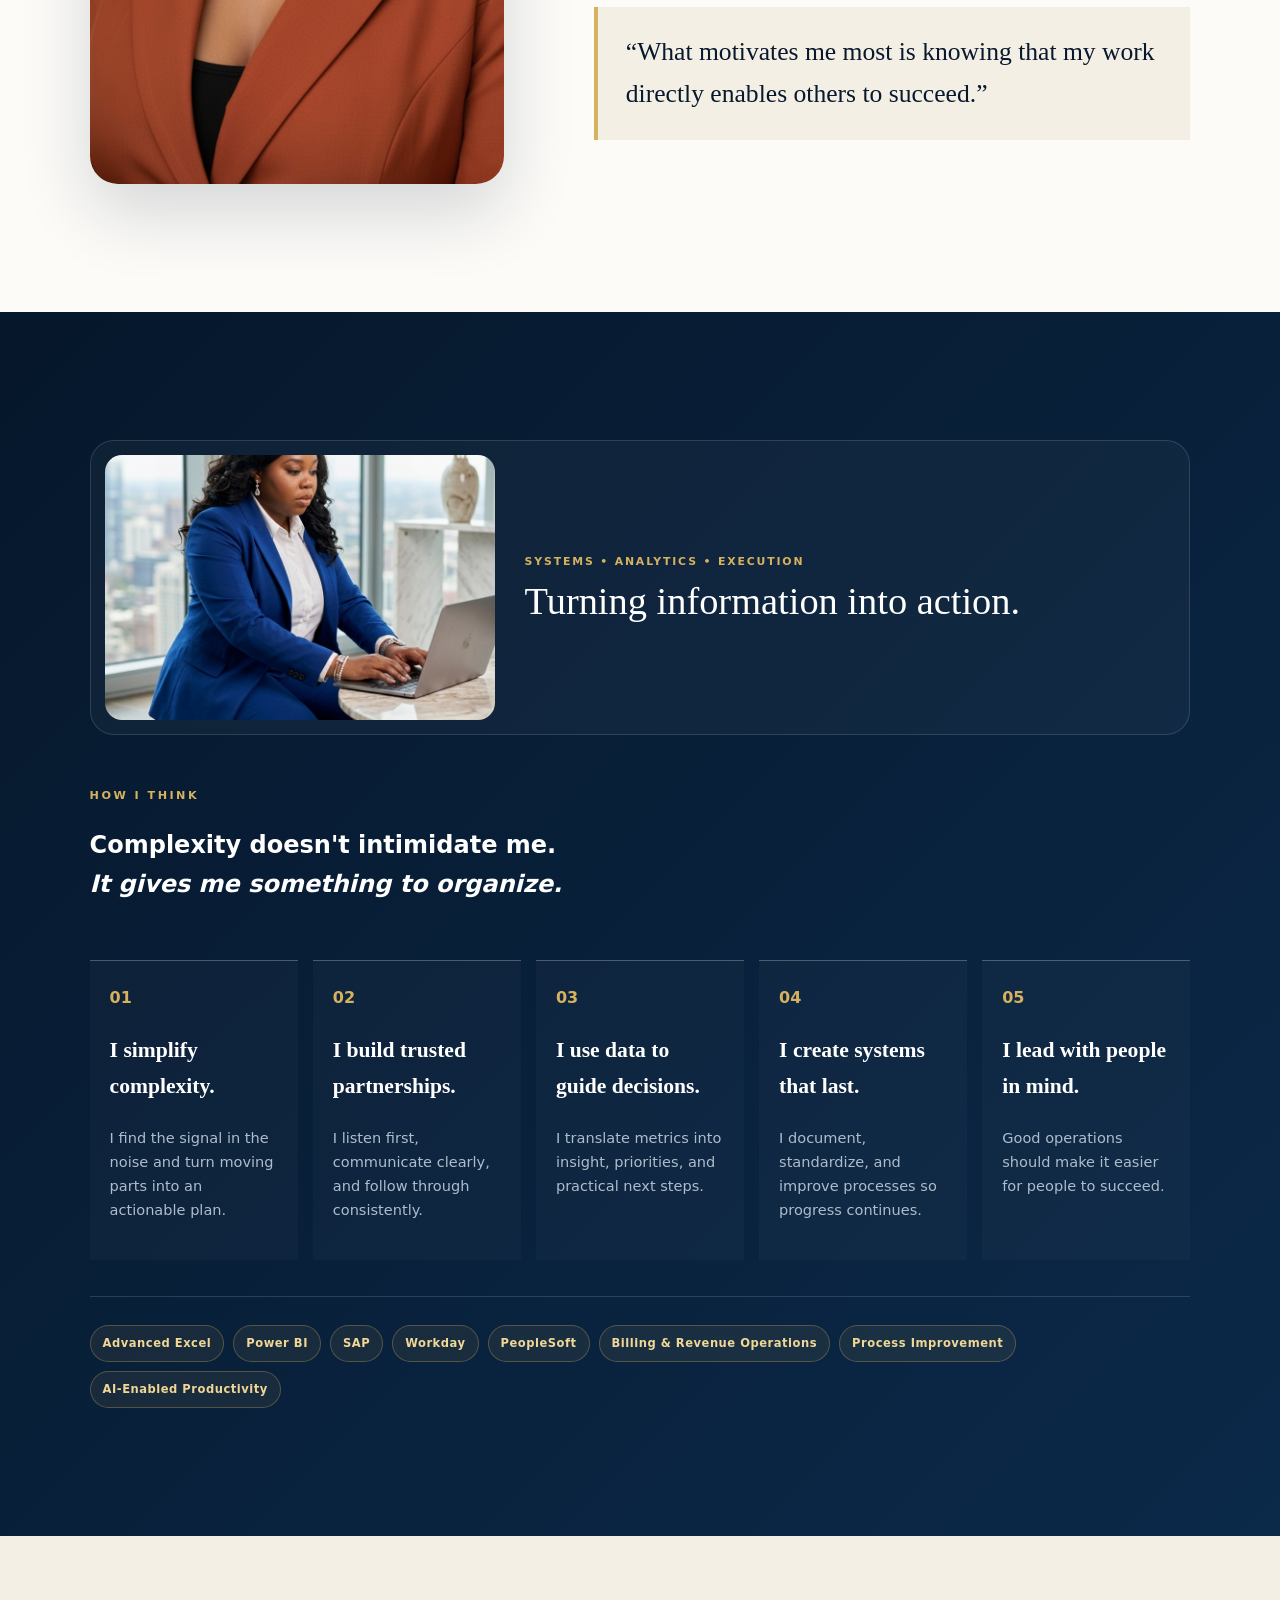
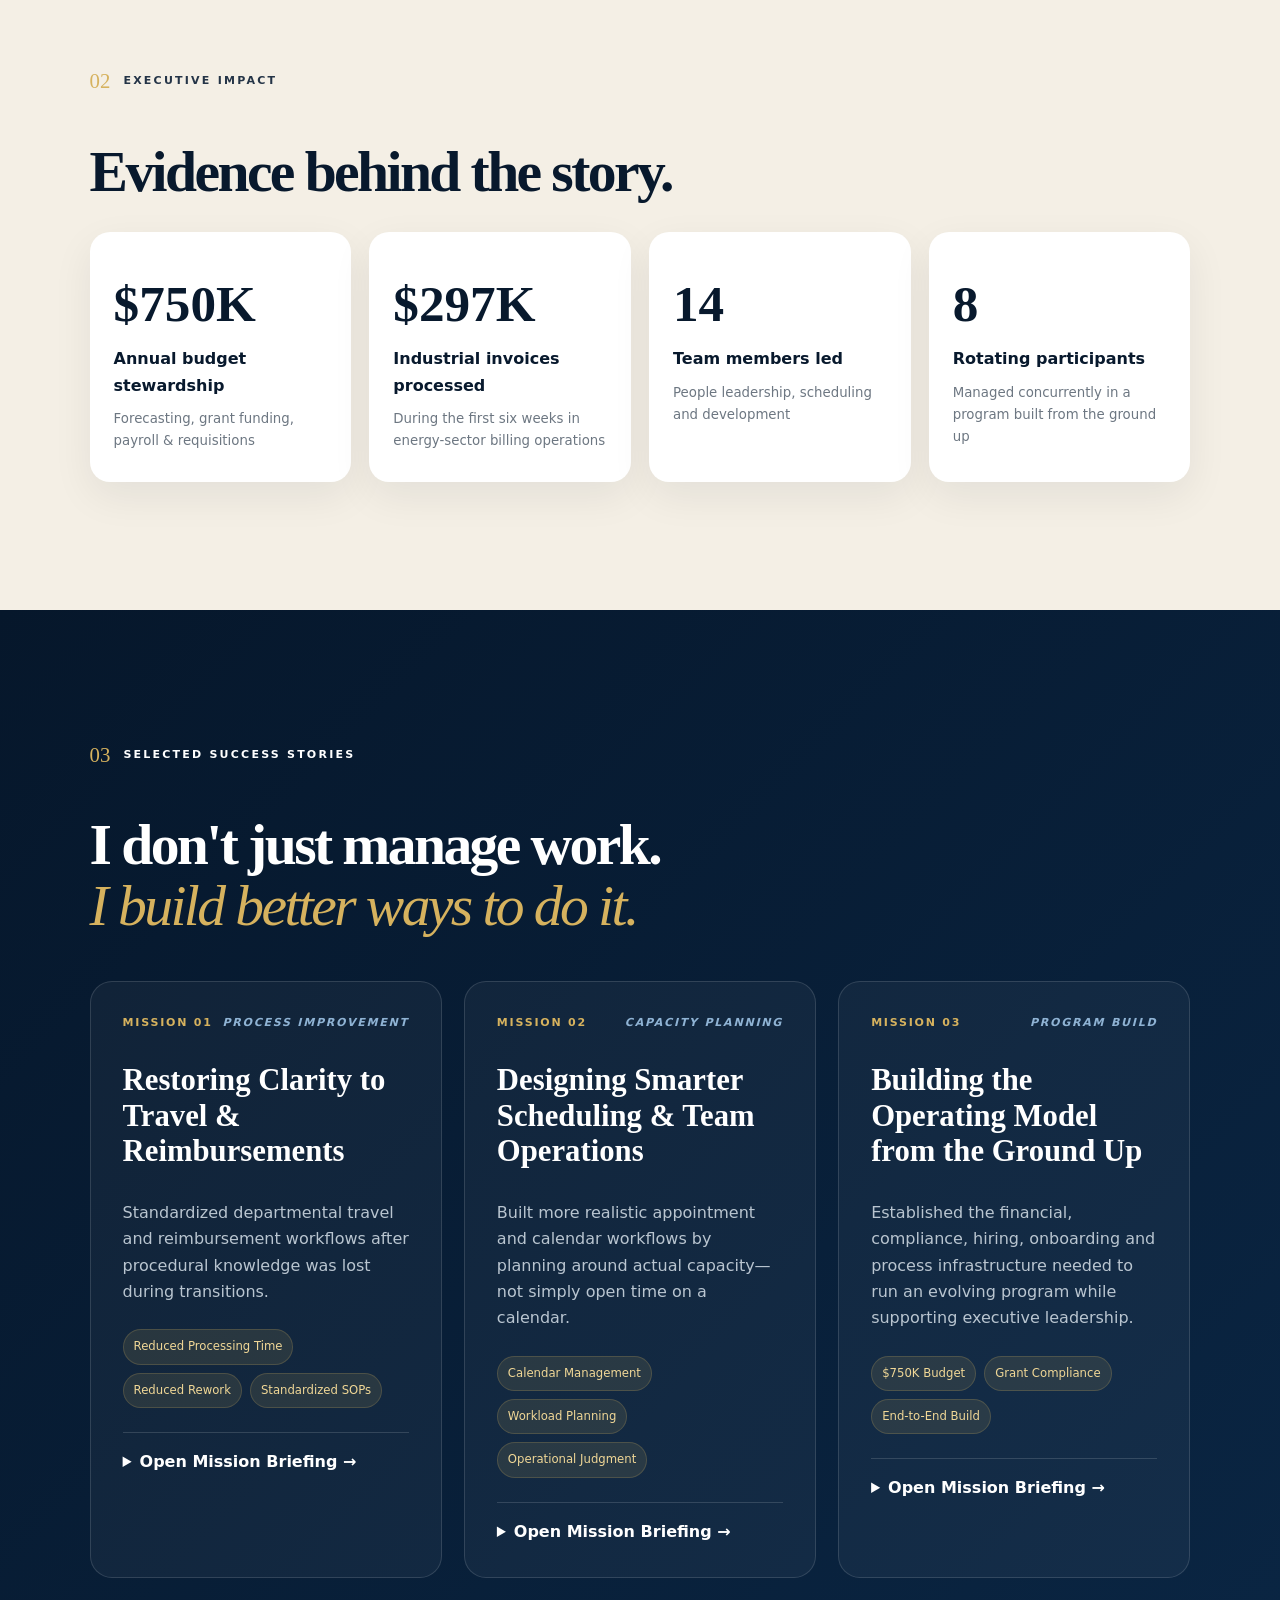
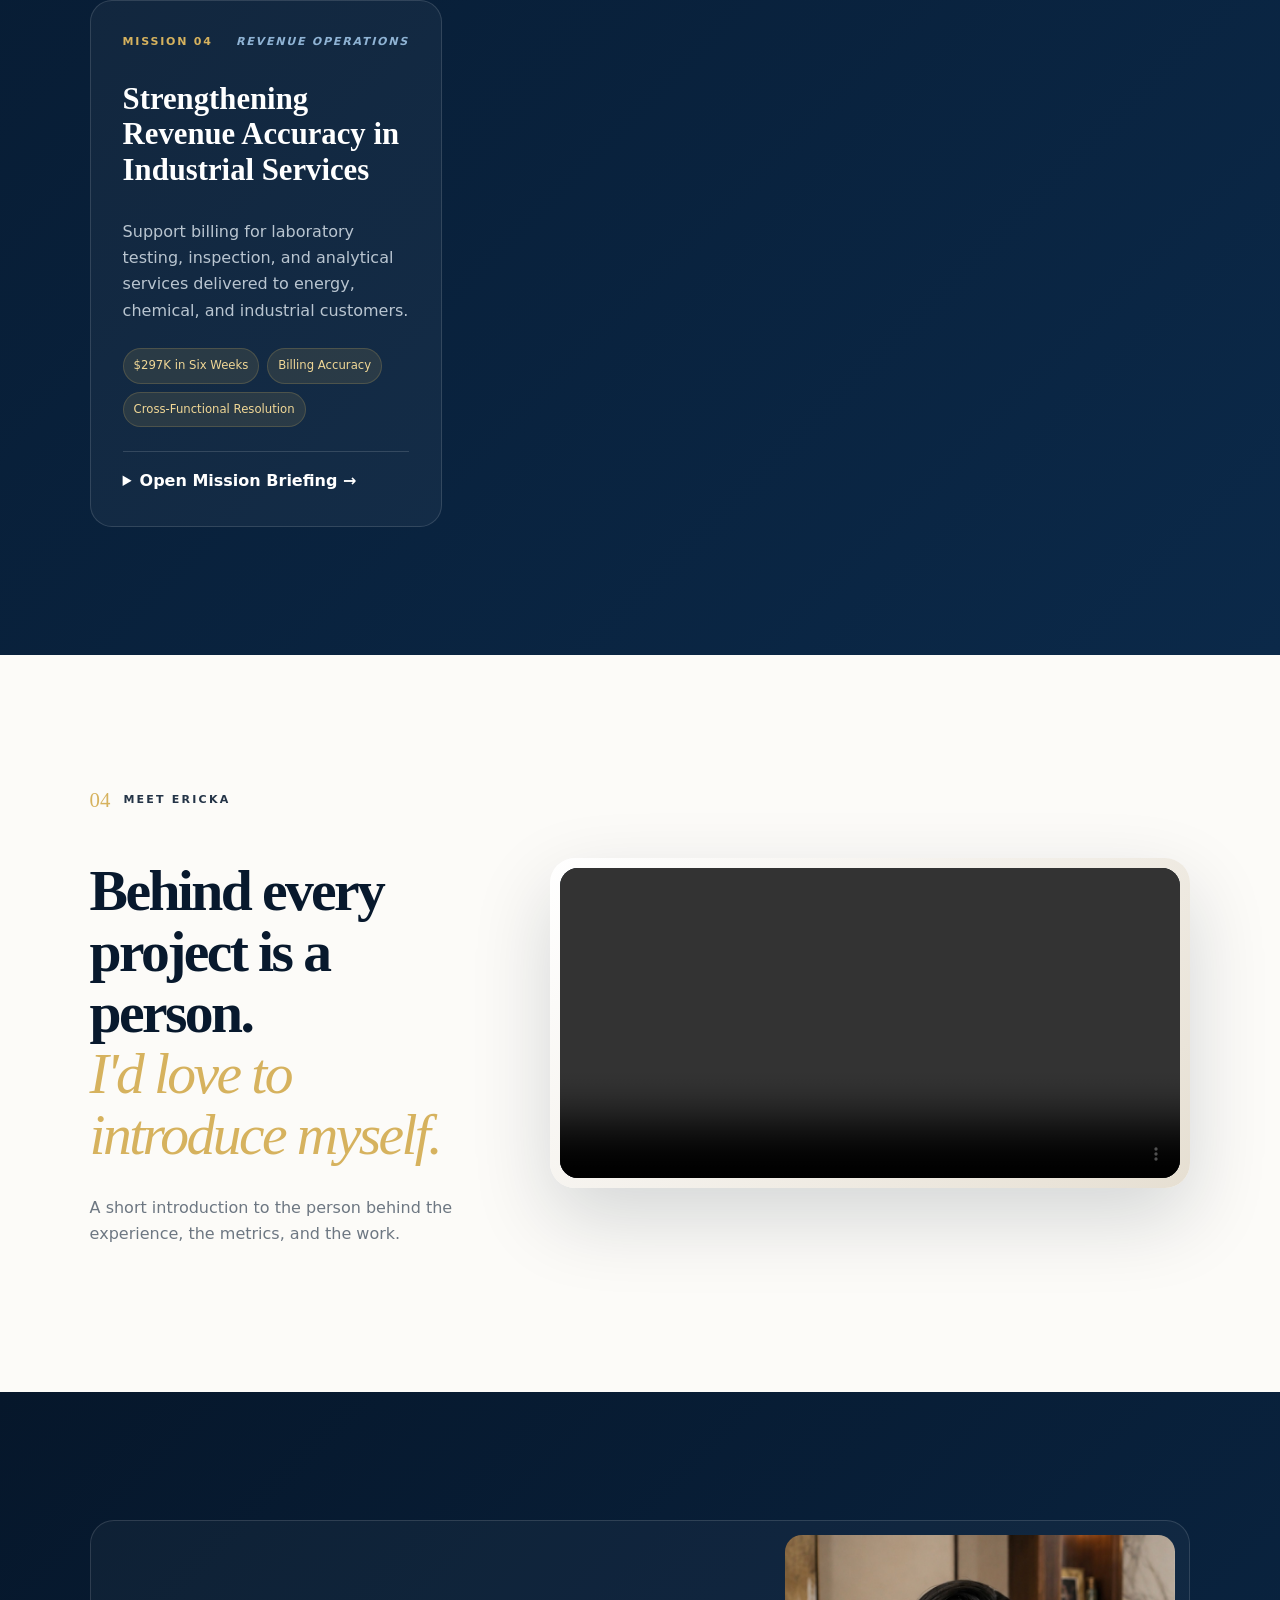
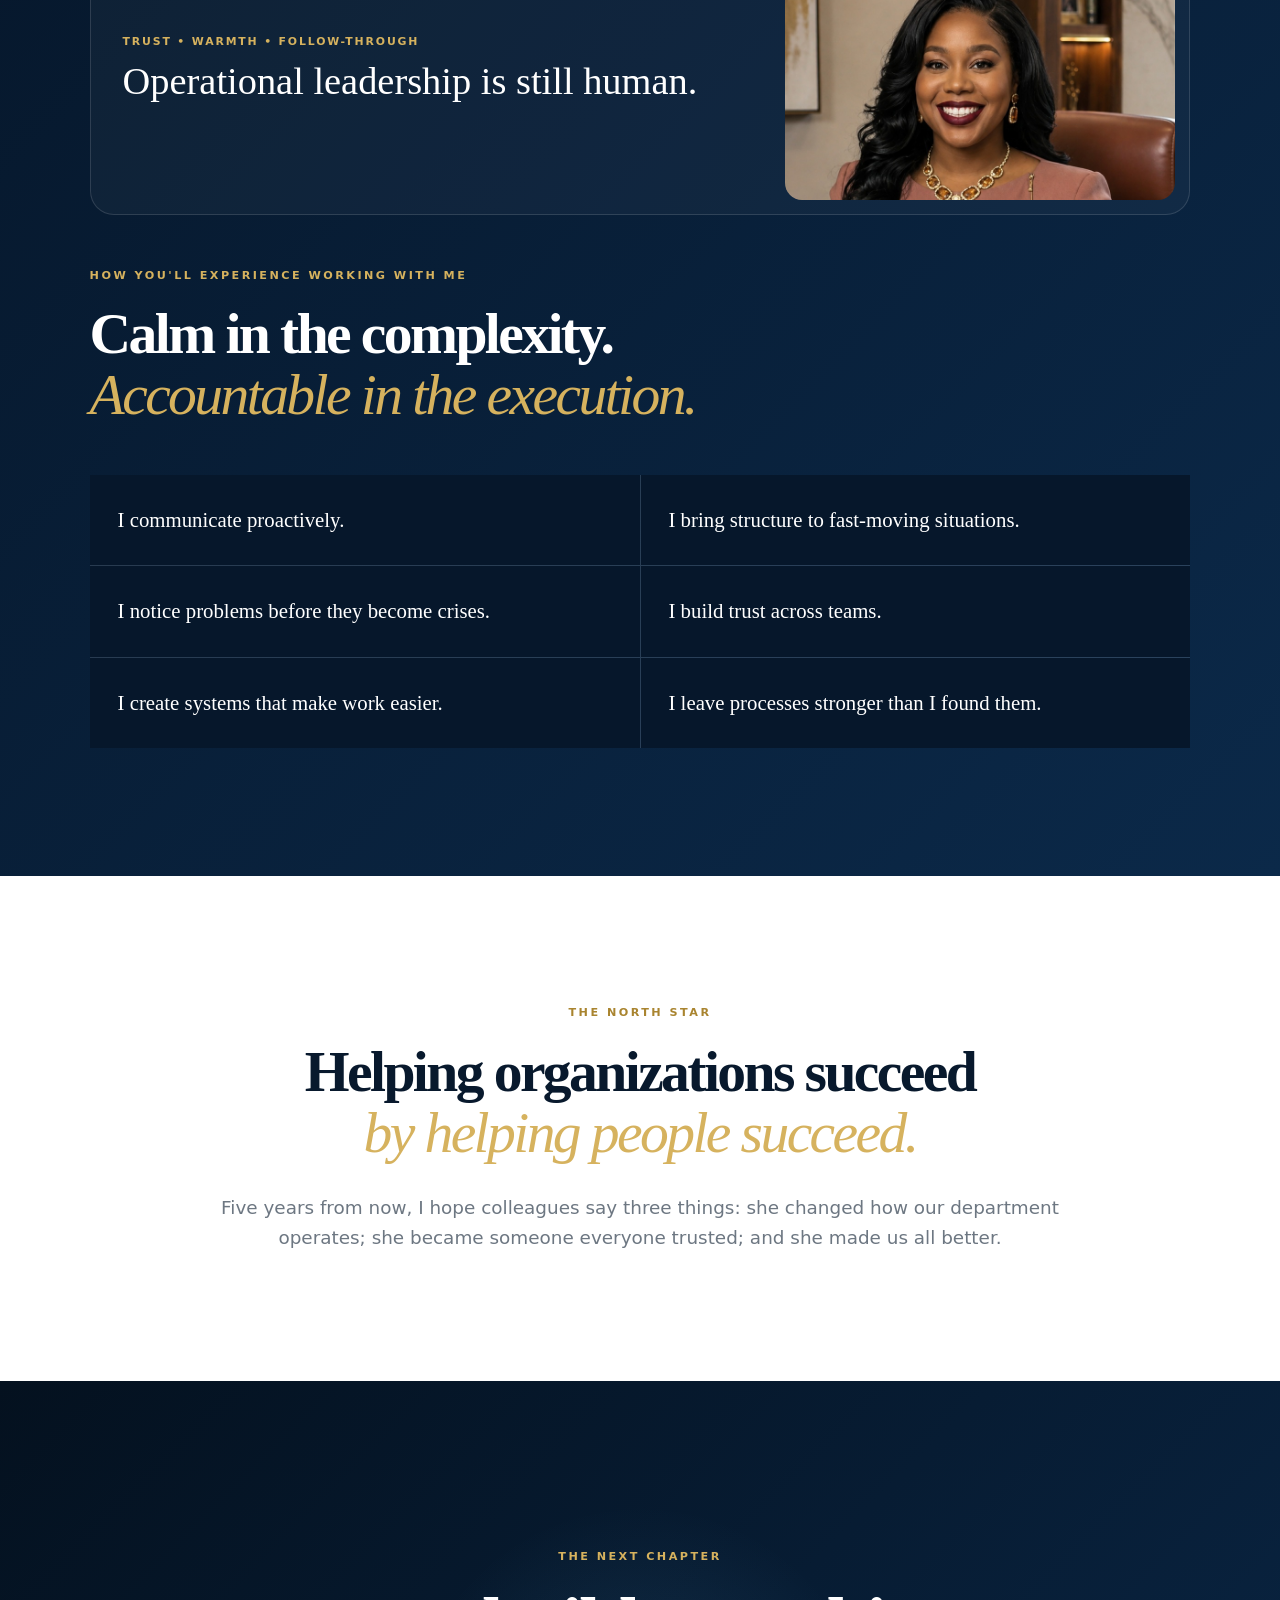
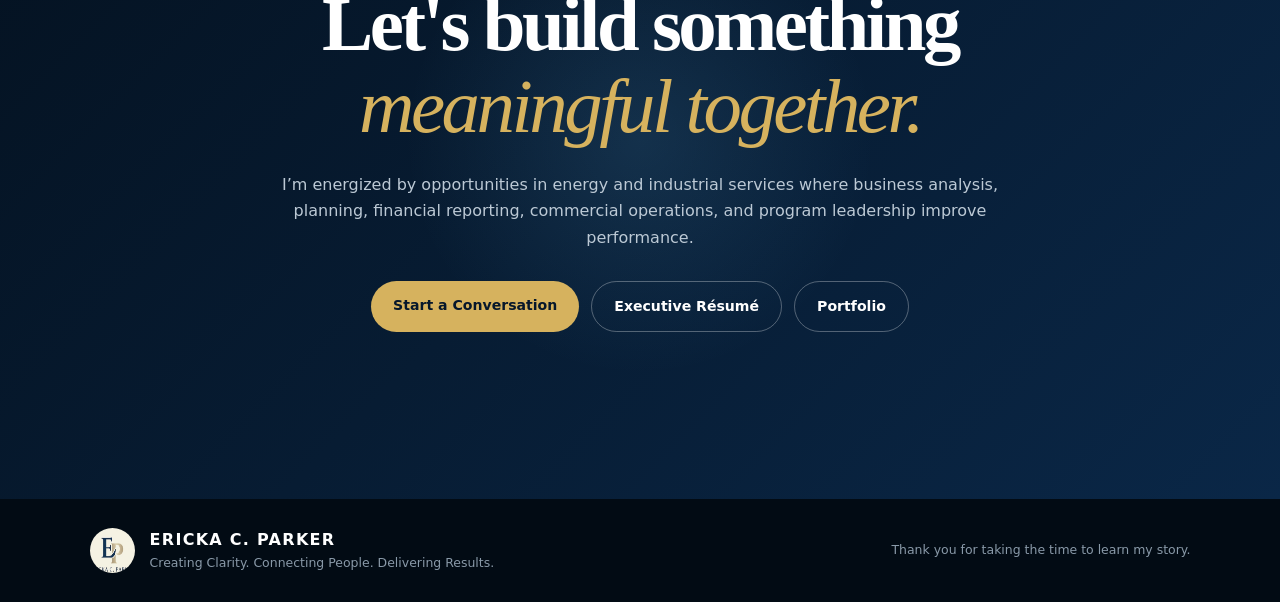
==== commit c9be5341: "Add energy billing and performance positioning" ====
--- a/index.html
+++ b/index.html
@@ -3,8 +3,8 @@
 <head>
 <meta charset="utf-8">
 <meta name="viewport" content="width=device-width,initial-scale=1">
-<meta name="description" content="Ericka C. Parker — creating clarity, connecting people, delivering results.">
-<title>Ericka C. Parker | Executive Integrator</title>
+<meta name="description" content="Ericka C. Parker — business operations, financial performance, energy-sector billing, and program leadership.">
+<title>Ericka C. Parker | Business Operations &amp; Performance</title>
 <link rel="icon" href="ep-logo.png">
 <link rel="stylesheet" href="constellation-v2.css?v=phase3">
 </head>
@@ -21,9 +21,9 @@
 <main id="top">
 <section class="hero" aria-labelledby="hero-title">
 <div class="hero-copy">
-<p class="kicker">EXECUTIVE INTEGRATOR • OPERATIONAL LEADER</p>
+<p class="kicker">BUSINESS OPERATIONS • FINANCIAL PERFORMANCE • PROGRAM LEADERSHIP</p>
 <h1 id="hero-title">Creating Clarity.<br><em>Connecting People.</em><br>Delivering Results.</h1>
-<p class="lead">I create clarity where complexity exists by connecting people, processes, and purpose—helping organizations move forward with confidence.</p>
+<p class="lead">I turn operational and financial information into clear decisions, stronger processes, and dependable execution—bringing current energy-sector billing experience together with program leadership, reporting, and cross-functional partnership.</p>
 <div class="actions"><a class="btn gold" href="#meet">▶ Meet Ericka</a><a class="btn line" href="#missions">Explore My Work</a></div>
 <div class="reputation"><span>Trusted</span><span>Strategic</span><span>Approachable</span><span>Innovative</span><span>Dependable</span></div>
 </div>
@@ -66,7 +66,7 @@
   </div>
   <div class="systems-strip" aria-label="Enterprise systems and analytics">
     <span>Advanced Excel</span><span>Power BI</span><span>SAP</span><span>Workday</span>
-    <span>PeopleSoft</span><span>Process Improvement</span><span>AI-Enabled Productivity</span>
+    <span>PeopleSoft</span><span>Billing &amp; Revenue Operations</span><span>Process Improvement</span><span>AI-Enabled Productivity</span>
   </div>
 </section>
 
@@ -75,7 +75,7 @@
   <h2 >Evidence behind the story.</h2>
   <div class="metrics">
     <article ><strong data-n="750" data-pre="$" data-post="K">$0K</strong><span>Annual budget stewardship</span><small>Forecasting, grant funding, payroll & requisitions</small></article>
-    <article class="text-metric"><strong>FASTER</strong><span>Processing & reimbursement workflows</span><small>Through workflow standardization, clearer SOPs and reduced rework</small></article>
+    <article><strong data-n="297" data-pre="$" data-post="K">$0K</strong><span>Industrial invoices processed</span><small>During the first six weeks in energy-sector billing operations</small></article>
     <article ><strong data-n="14">0</strong><span>Team members led</span><small>People leadership, scheduling and development</small></article>
     <article ><strong data-n="8">0</strong><span>Rotating participants</span><small>Managed concurrently in a program built from the ground up</small></article>
   </div>
@@ -105,6 +105,13 @@
       <p>Established the financial, compliance, hiring, onboarding and process infrastructure needed to run an evolving program while supporting executive leadership.</p>
       <div class="chips"><span>$750K Budget</span><span>Grant Compliance</span><span>End-to-End Build</span></div>
       <details><summary>Open Mission Briefing →</summary><div><b>Challenge</b><p>The Program Manager role required core operating processes to be established while the program itself was already moving.</p><b>Action</b><p>Learned to manage and forecast a $750K budget, interpreted grant contracts and spending limitations, supported interviewing and onboarding, and created SOPs as workflows were established.</p><b>Result</b><p>Built clearer financial controls, repeatable processes, documented expectations and a more consistent operating structure.</p></div></details>
+    </article>
+    <article class="mission">
+      <div class="mission-top"><span>MISSION 04</span><i>REVENUE OPERATIONS</i></div>
+      <h3>Strengthening Revenue Accuracy in Industrial Services</h3>
+      <p>Support billing for laboratory testing, inspection, and analytical services delivered to energy, chemical, and industrial customers.</p>
+      <div class="chips"><span>$297K in Six Weeks</span><span>Billing Accuracy</span><span>Cross-Functional Resolution</span></div>
+      <details><summary>Open Mission Briefing →</summary><div><b>Challenge</b><p>High-volume industrial service billing requires accurate documentation, timely validation, and close coordination across operational teams.</p><b>Action</b><p>Review service records and billing requirements, investigate discrepancies, and coordinate resolutions with operations, laboratory, and administrative partners.</p><b>Result</b><p>Processed approximately $297K in invoices during the first six weeks while supporting accurate, timely revenue capture and clearer visibility into customer activity.</p></div></details>
     </article>
   </div>
 </section>
@@ -144,7 +151,7 @@
   <div >
     <p class="kicker">THE NEXT CHAPTER</p>
     <h2>Let's build something<br><em>meaningful together.</em></h2>
-    <p>I’m energized by opportunities to connect people, processes and technology—especially in Integrations, Program Management and operational leadership.</p>
+    <p>I’m energized by opportunities in energy and industrial services where business analysis, planning, financial reporting, commercial operations, and program leadership improve performance.</p>
     <div class="actions center">
       <a class="btn gold" href="mailto:Erickacparker@gmail.com">Start a Conversation</a>
       <a class="btn line" href="ericka-resume.pdf" target="_blank">Executive Résumé</a>
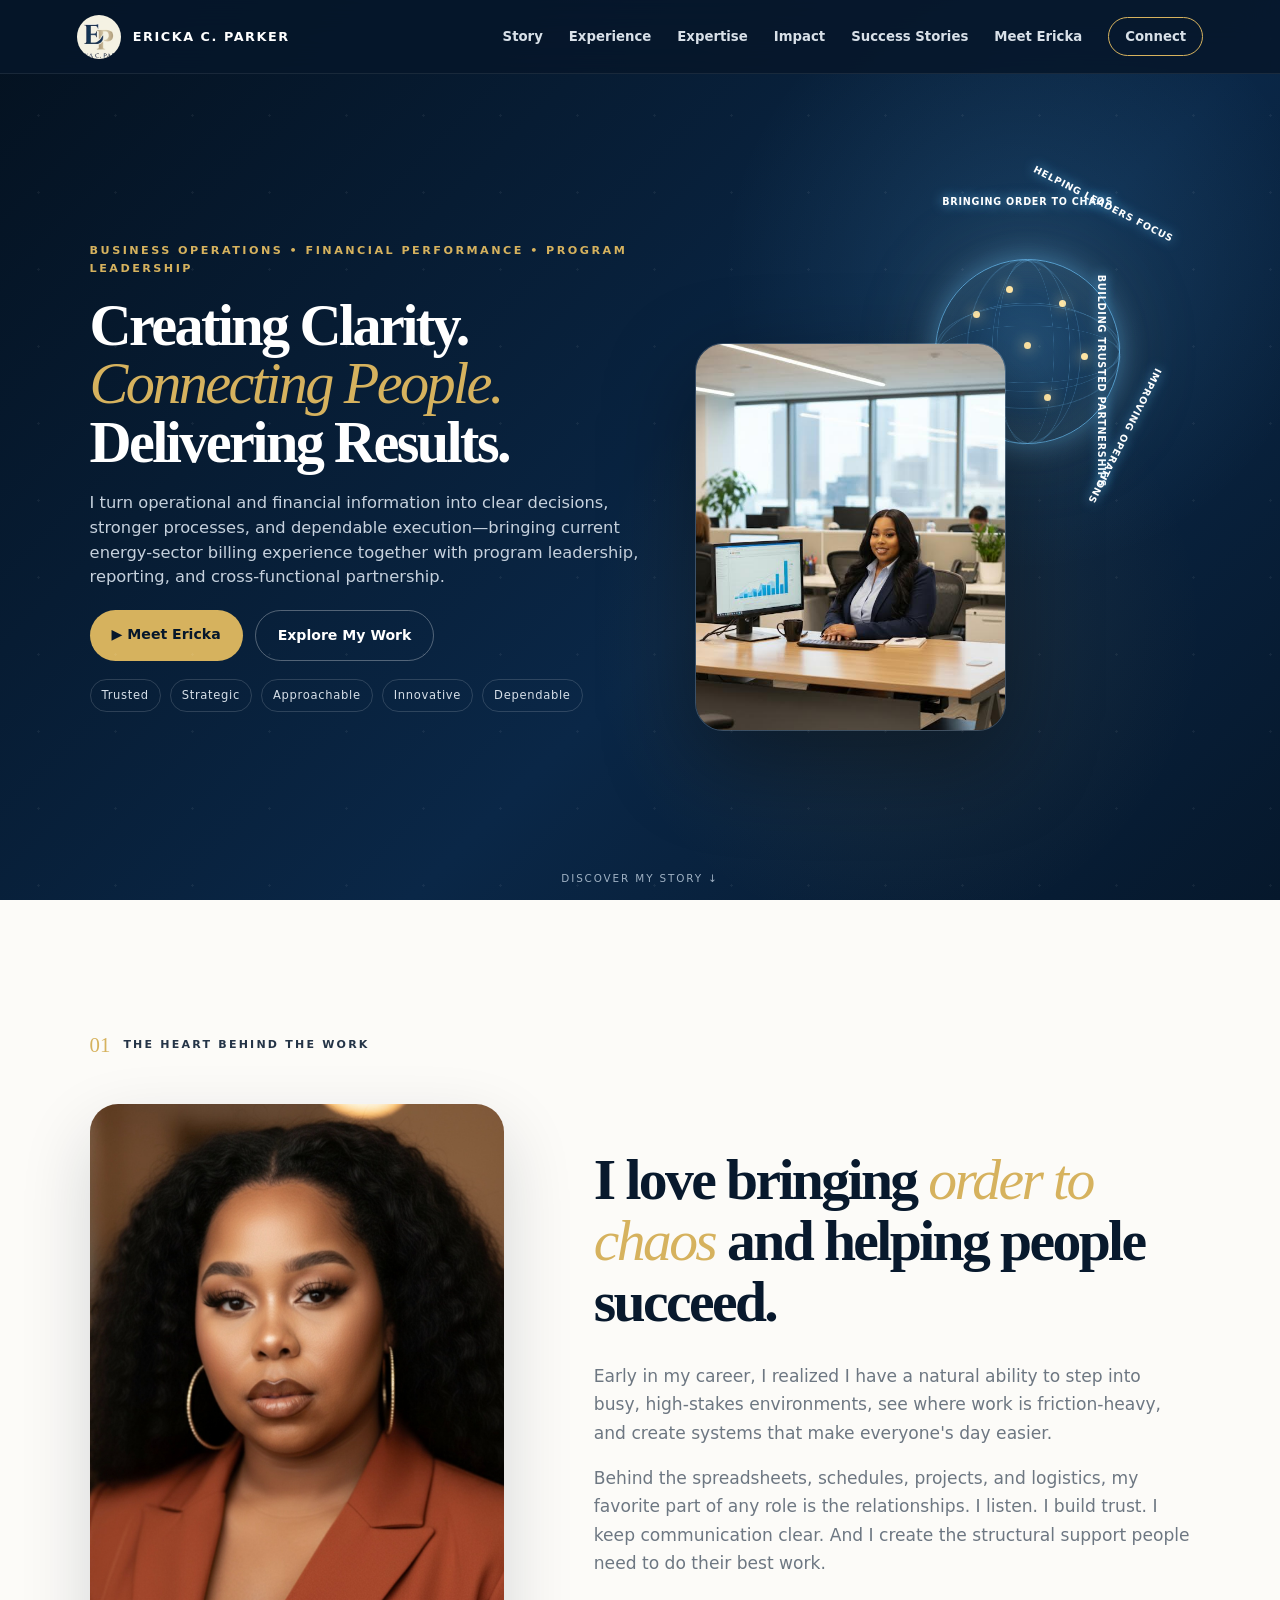
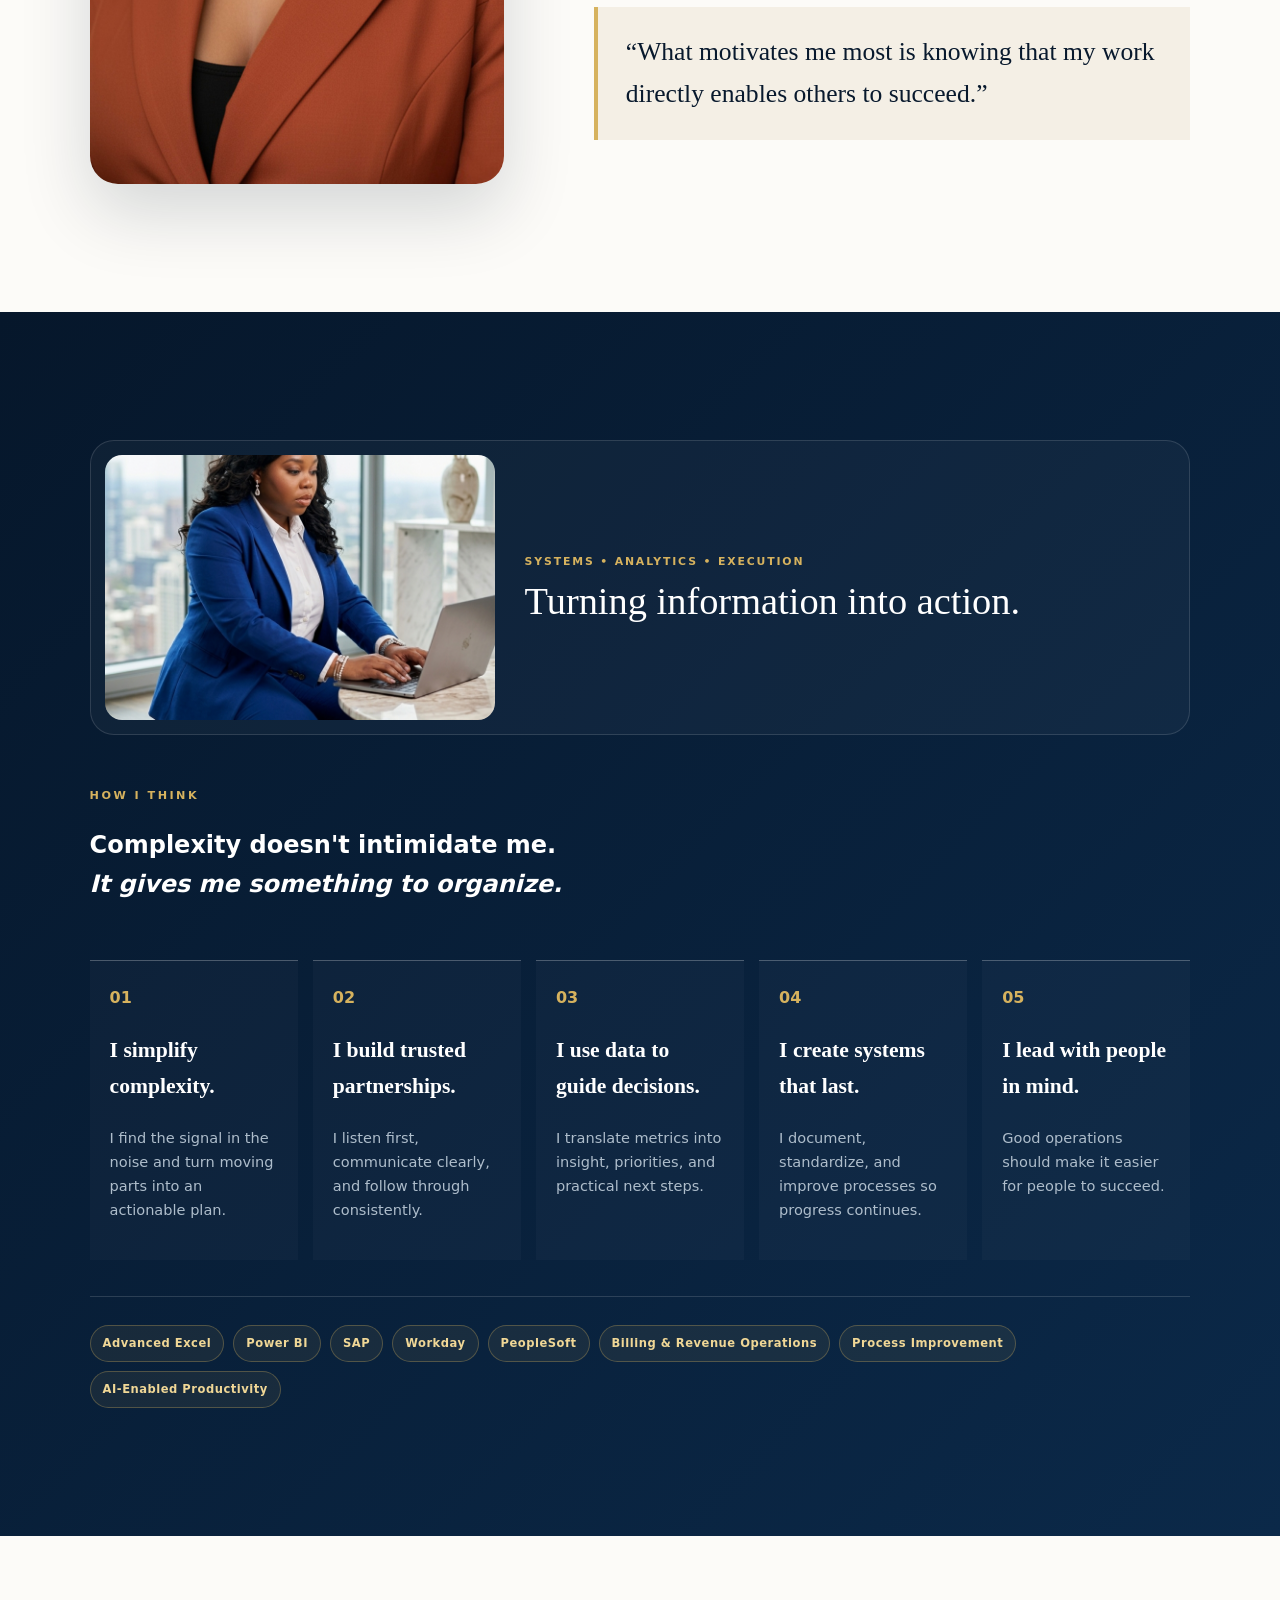
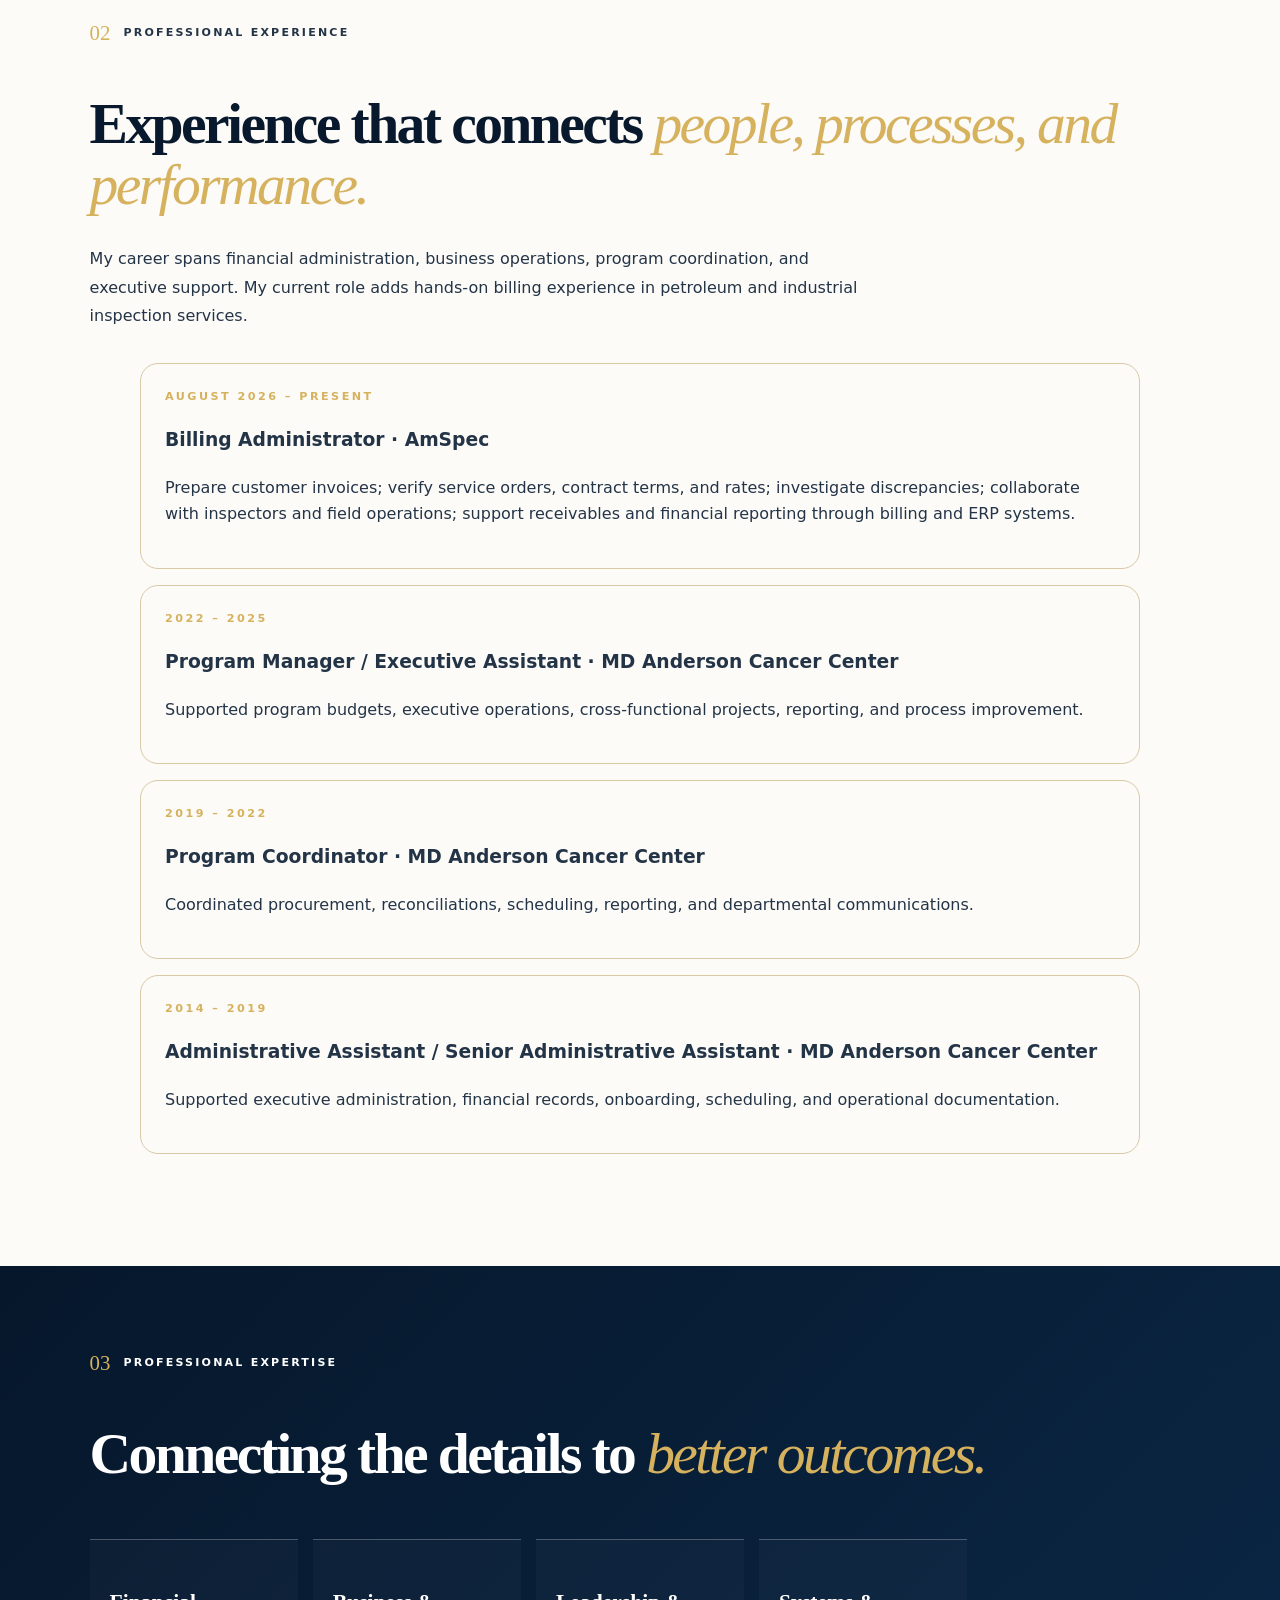
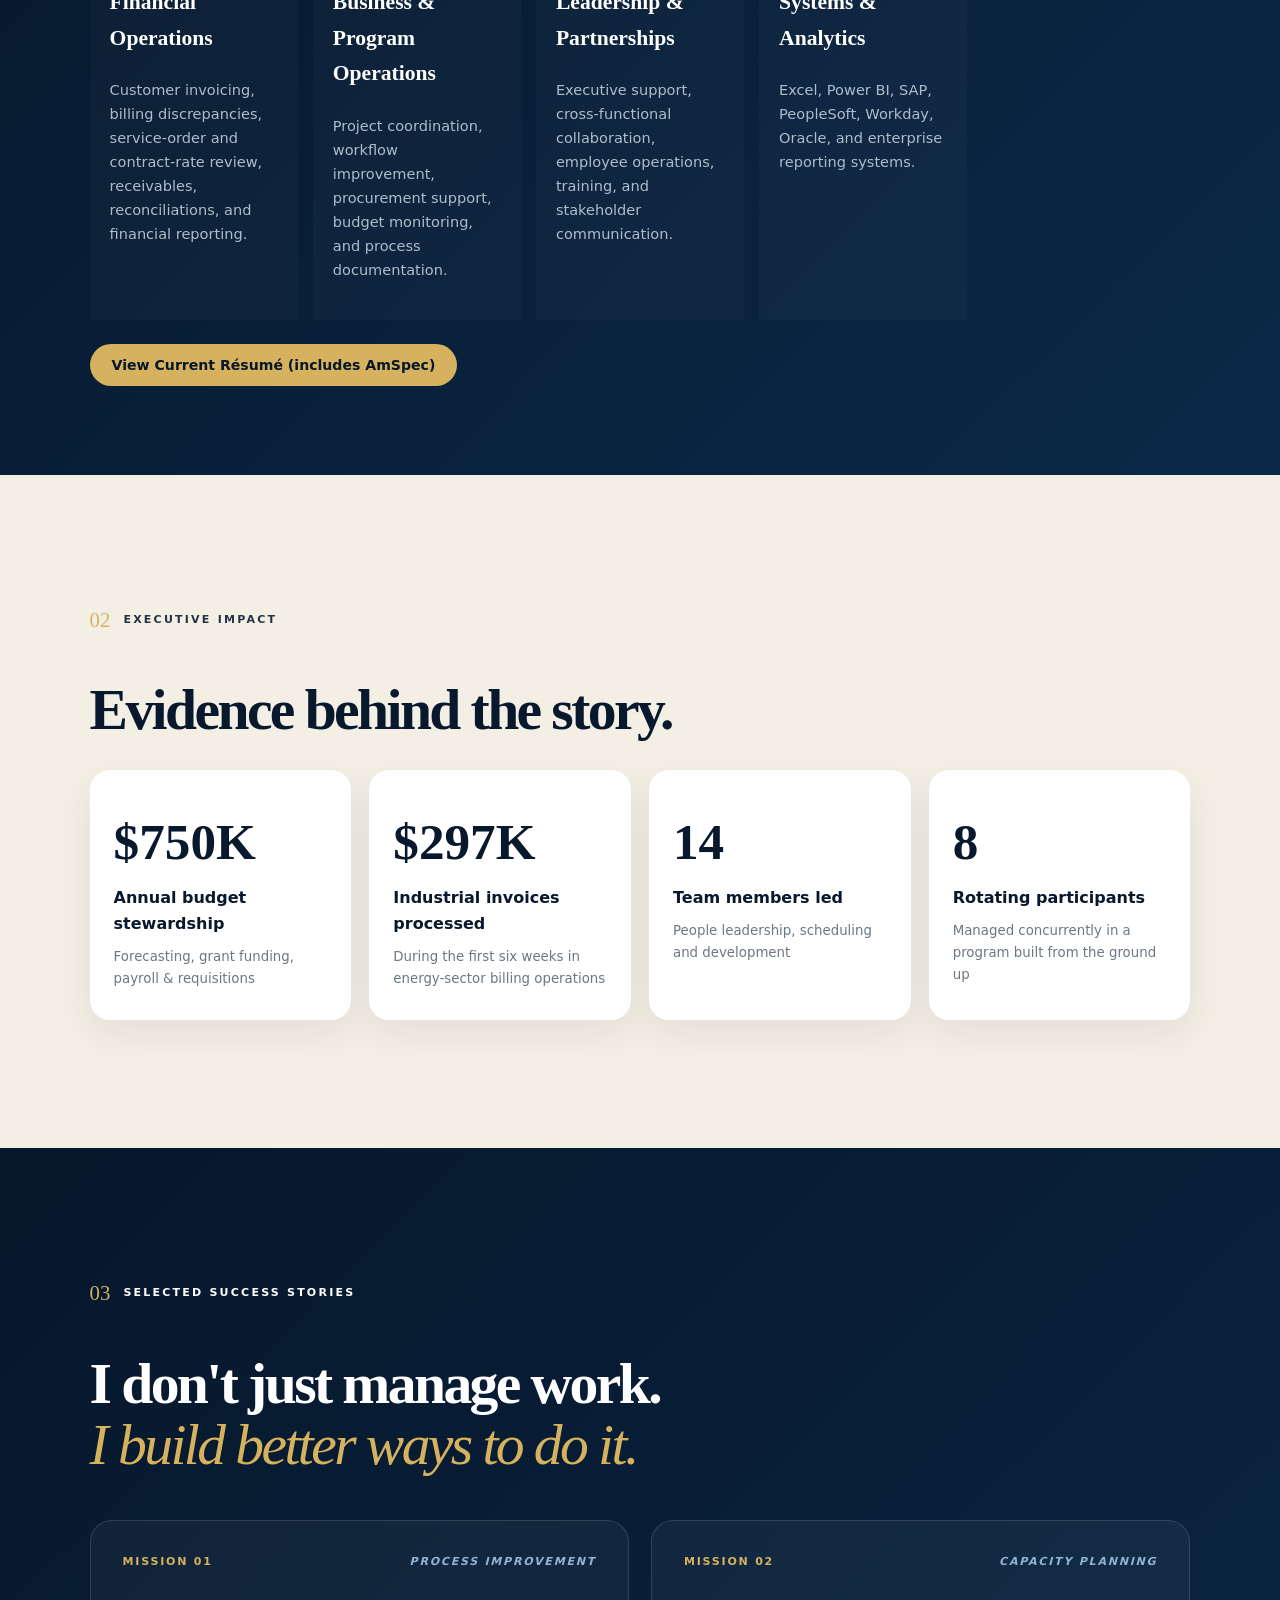
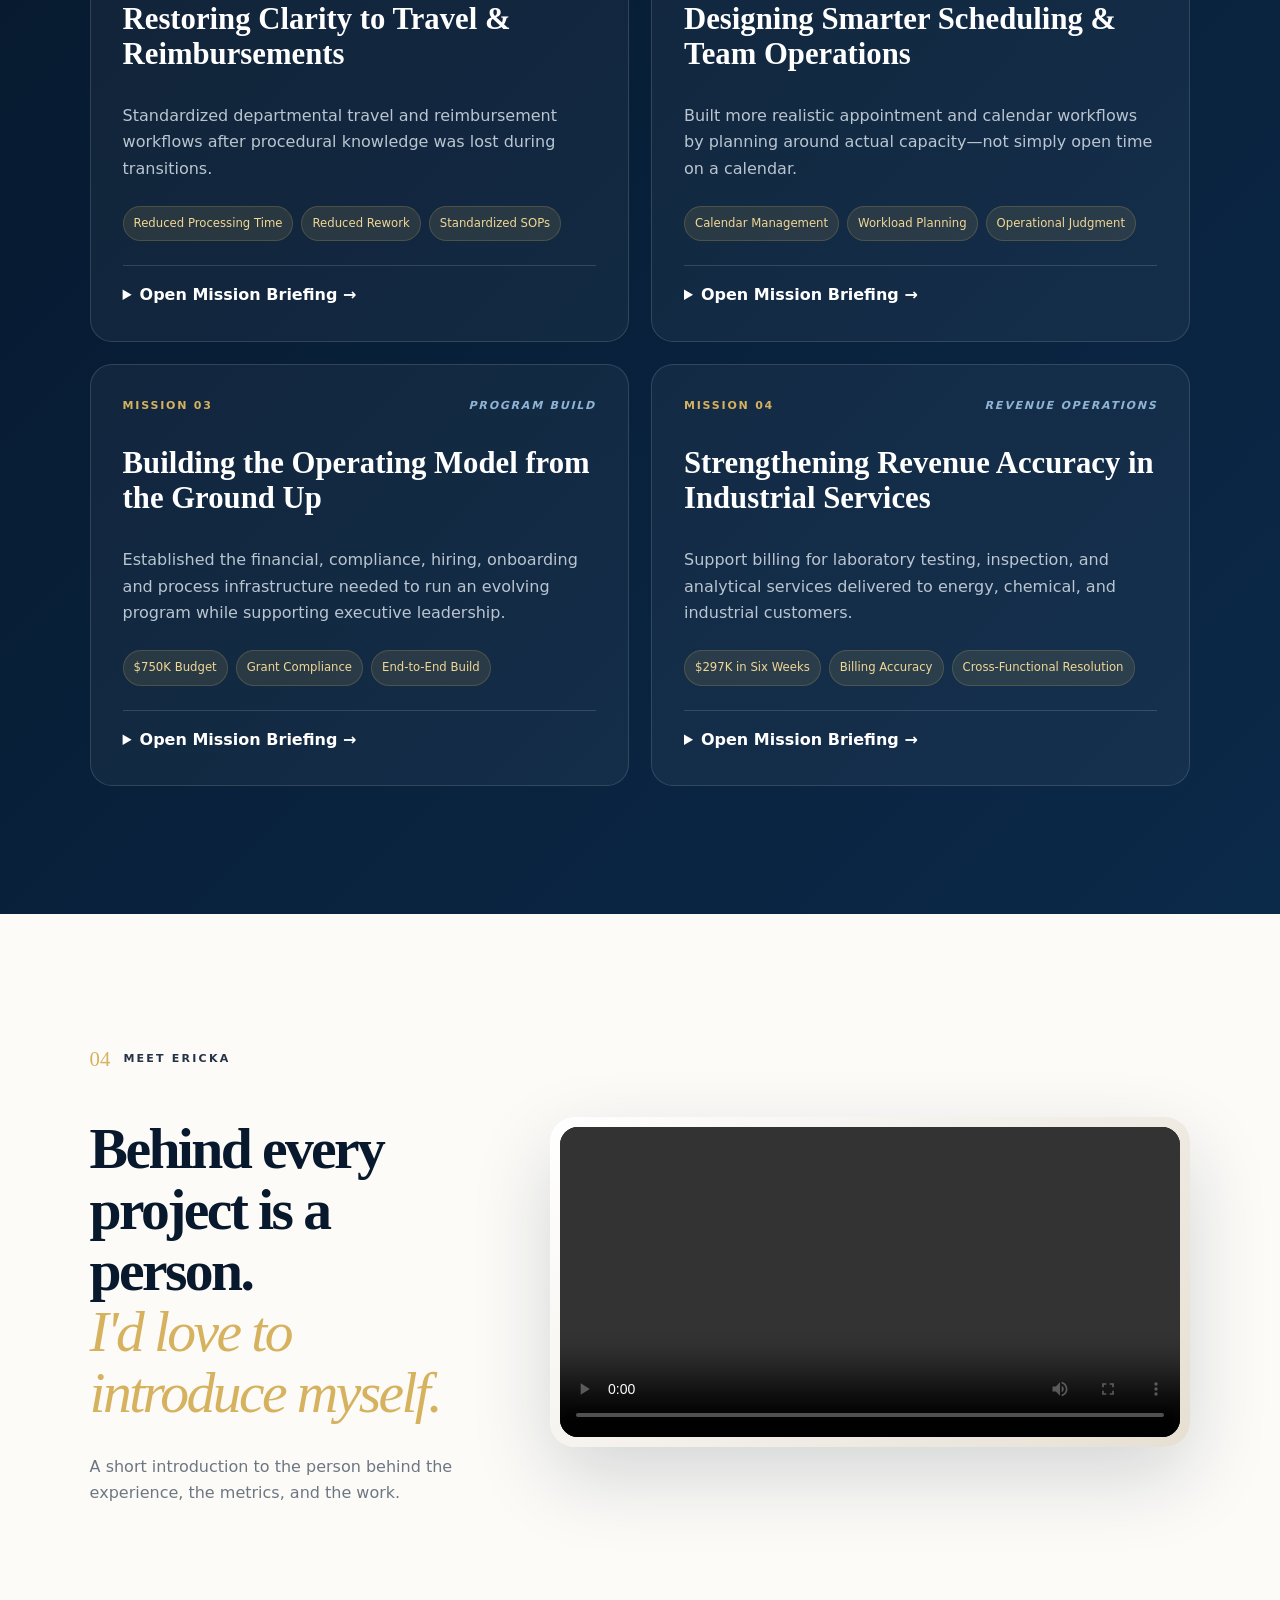
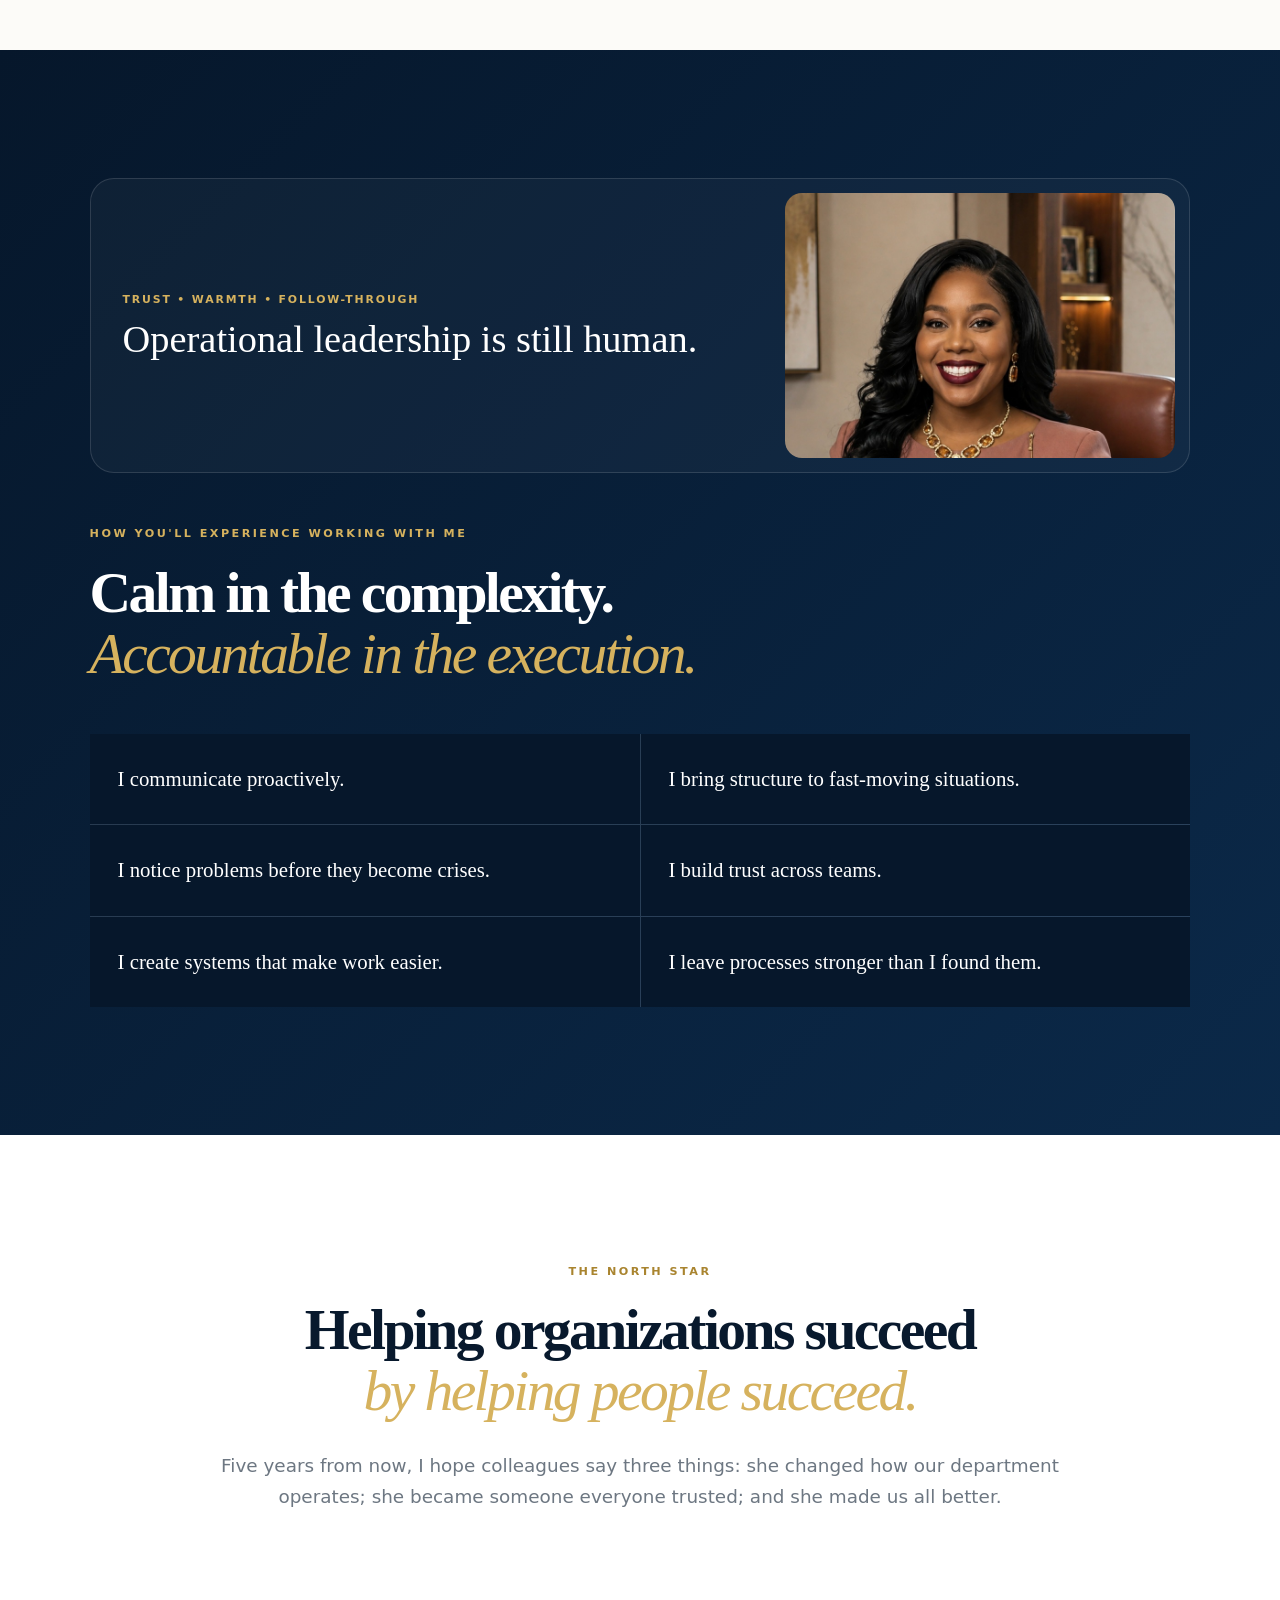
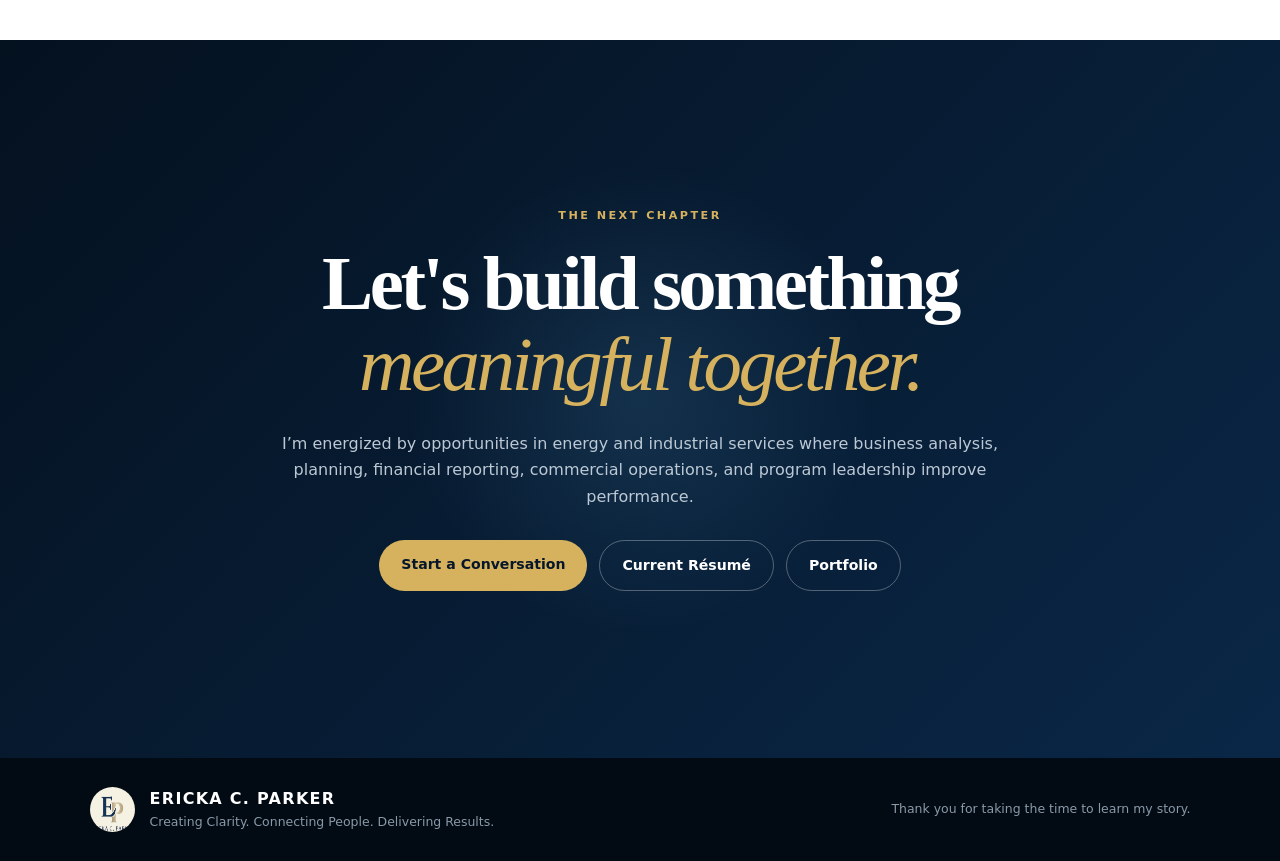
==== commit 3f0be3f2: "Add experience and expertise sections with AmSpec role" ====
--- a/index.html
+++ b/index.html
@@ -13,7 +13,7 @@
   <a class="brand" href="#top"><img src="ep-logo.png" alt=""><span>ERICKA C. PARKER</span></a>
   <button class="menu" aria-label="Open menu">☰</button>
   <nav>
-    <a href="#story">Story</a><a href="#impact">Impact</a><a href="#missions">Success Stories</a>
+    <a href="#story">Story</a><a href="#career">Experience</a><a href="#expertise">Expertise</a><a href="#impact">Impact</a><a href="#missions">Success Stories</a>
     <a href="#meet">Meet Ericka</a><a class="pill" href="#connect">Connect</a>
   </nav>
 </header>
@@ -68,6 +68,29 @@
     <span>Advanced Excel</span><span>Power BI</span><span>SAP</span><span>Workday</span>
     <span>PeopleSoft</span><span>Billing &amp; Revenue Operations</span><span>Process Improvement</span><span>AI-Enabled Productivity</span>
   </div>
+</section>
+
+<section id="career" class="section light" style="padding-top:5rem;padding-bottom:5rem">
+  <div class="chapter"><span>02</span><p>PROFESSIONAL EXPERIENCE</p></div>
+  <h2>Experience that connects <em>people, processes, and performance.</em></h2>
+  <p style="max-width:780px;line-height:1.8">My career spans financial administration, business operations, program coordination, and executive support. My current role adds hands-on billing experience in petroleum and industrial inspection services.</p>
+  <div style="display:grid;gap:1rem;max-width:1000px;margin:2rem auto">
+    <article style="padding:1.5rem;border:1px solid #d9c9a6;border-radius:18px"><p class="kicker">AUGUST 2026 – PRESENT</p><h3>Billing Administrator · AmSpec</h3><p>Prepare customer invoices; verify service orders, contract terms, and rates; investigate discrepancies; collaborate with inspectors and field operations; support receivables and financial reporting through billing and ERP systems.</p></article>
+    <article style="padding:1.5rem;border:1px solid #d9c9a6;border-radius:18px"><p class="kicker">2022 – 2025</p><h3>Program Manager / Executive Assistant · MD Anderson Cancer Center</h3><p>Supported program budgets, executive operations, cross-functional projects, reporting, and process improvement.</p></article>
+    <article style="padding:1.5rem;border:1px solid #d9c9a6;border-radius:18px"><p class="kicker">2019 – 2022</p><h3>Program Coordinator · MD Anderson Cancer Center</h3><p>Coordinated procurement, reconciliations, scheduling, reporting, and departmental communications.</p></article>
+    <article style="padding:1.5rem;border:1px solid #d9c9a6;border-radius:18px"><p class="kicker">2014 – 2019</p><h3>Administrative Assistant / Senior Administrative Assistant · MD Anderson Cancer Center</h3><p>Supported executive administration, financial records, onboarding, scheduling, and operational documentation.</p></article>
+  </div>
+</section>
+<section id="expertise" class="dark section" style="padding-top:5rem;padding-bottom:5rem">
+  <div class="chapter"><span>03</span><p>PROFESSIONAL EXPERTISE</p></div>
+  <h2>Connecting the details to <em>better outcomes.</em></h2>
+  <div class="thinking">
+    <article><h3>Financial Operations</h3><p>Customer invoicing, billing discrepancies, service-order and contract-rate review, receivables, reconciliations, and financial reporting.</p></article>
+    <article><h3>Business &amp; Program Operations</h3><p>Project coordination, workflow improvement, procurement support, budget monitoring, and process documentation.</p></article>
+    <article><h3>Leadership &amp; Partnerships</h3><p>Executive support, cross-functional collaboration, employee operations, training, and stakeholder communication.</p></article>
+    <article><h3>Systems &amp; Analytics</h3><p>Excel, Power BI, SAP, PeopleSoft, Workday, Oracle, and enterprise reporting systems.</p></article>
+  </div>
+  <p style="margin-top:2rem"><a class="btn gold" href="resume-2026.html">View Current Résumé (includes AmSpec)</a></p>
 </section>
 
 <section id="impact" class="section impact">
@@ -154,7 +177,7 @@
     <p>I’m energized by opportunities in energy and industrial services where business analysis, planning, financial reporting, commercial operations, and program leadership improve performance.</p>
     <div class="actions center">
       <a class="btn gold" href="mailto:Erickacparker@gmail.com">Start a Conversation</a>
-      <a class="btn line" href="ericka-resume.pdf" target="_blank">Executive Résumé</a>
+      <a class="btn line" href="resume-2026.html">Current Résumé</a>
       <a class="btn line" href="ericka-portfolio.pptx">Portfolio</a>
     </div>
   </div>
--- a/constellation-v2.css
+++ b/constellation-v2.css
@@ -37,7 +37,7 @@
 /* ===== Phase III: recruiter experience ===== */
 .text-metric strong{font-size:clamp(2.1rem,4vw,4.3rem);letter-spacing:.035em}
 @media (min-width:1101px){
-  .mission-grid{grid-template-columns:repeat(3,minmax(0,1fr));align-items:stretch}
+  .mission-grid{grid-template-columns:repeat(2,minmax(0,1fr));align-items:stretch}
   .mission{height:100%}
 }
 .video-shell video{object-fit:contain;background:#071521}
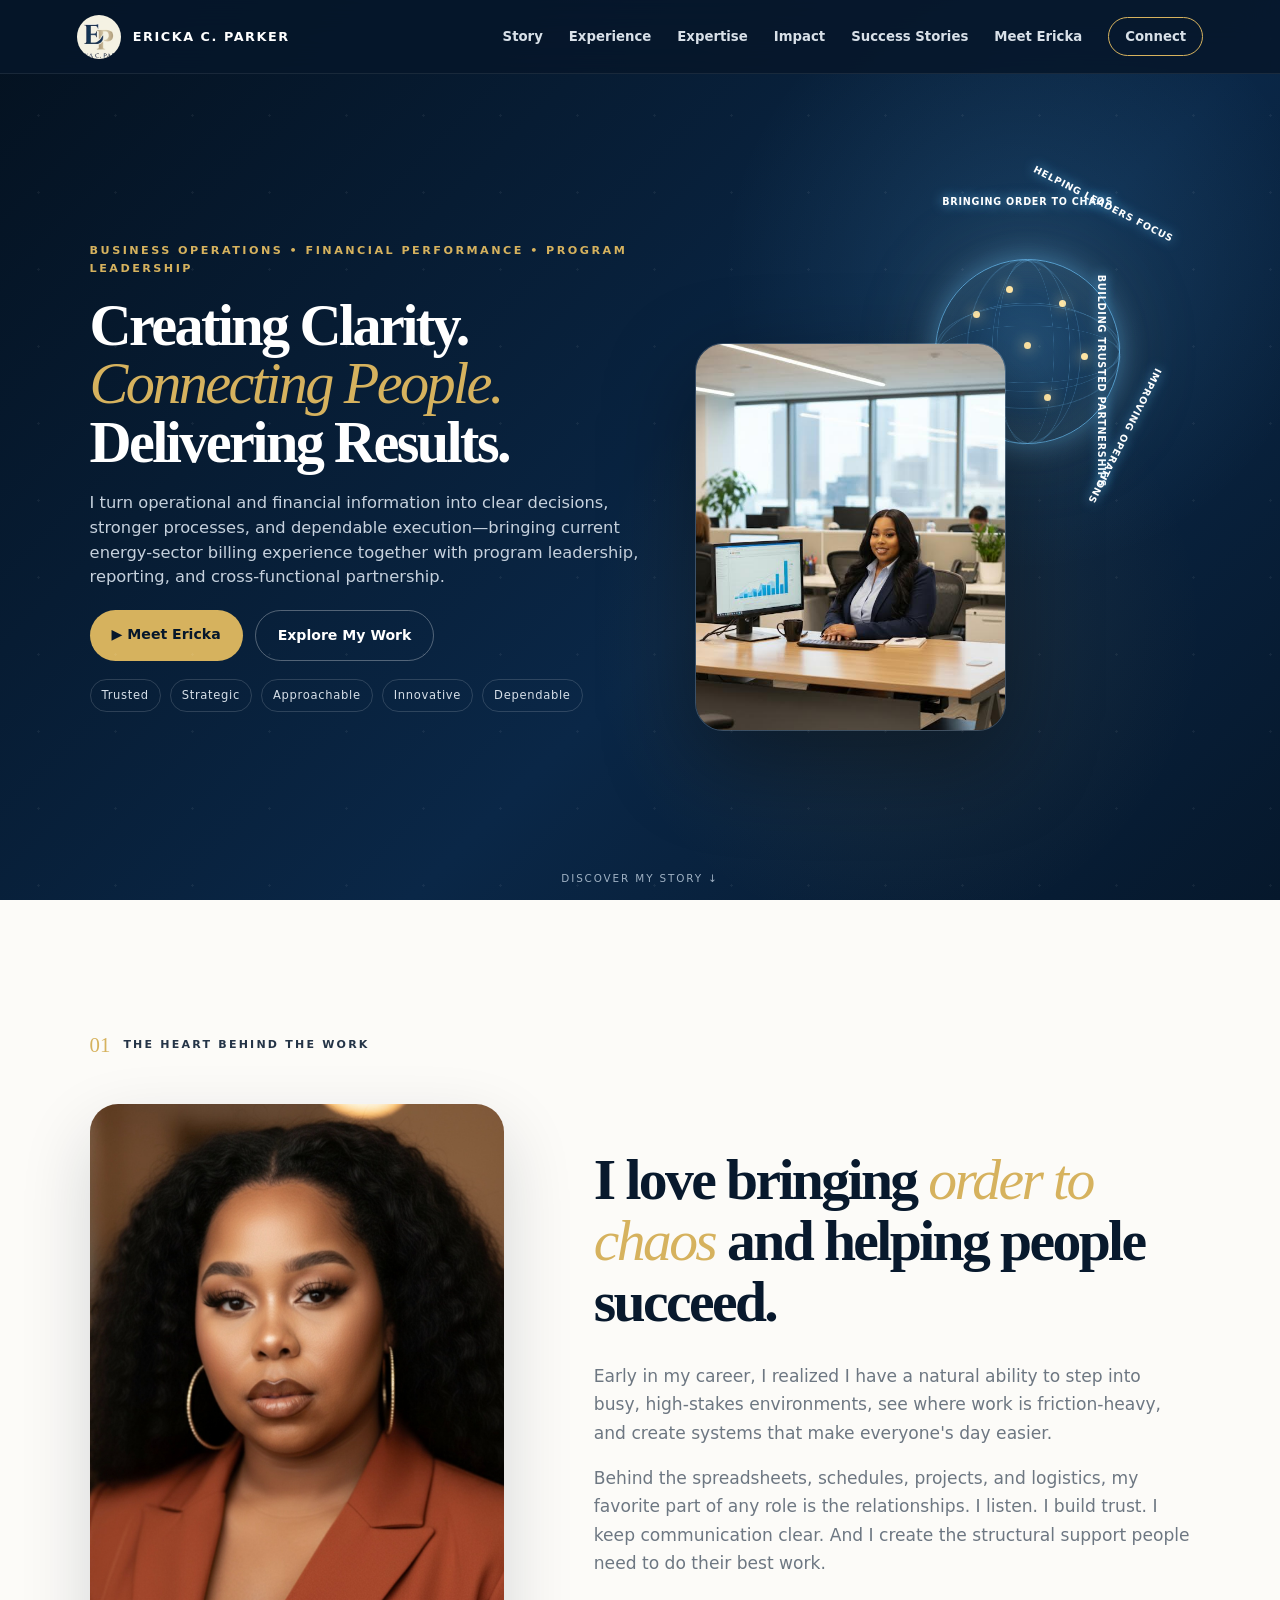
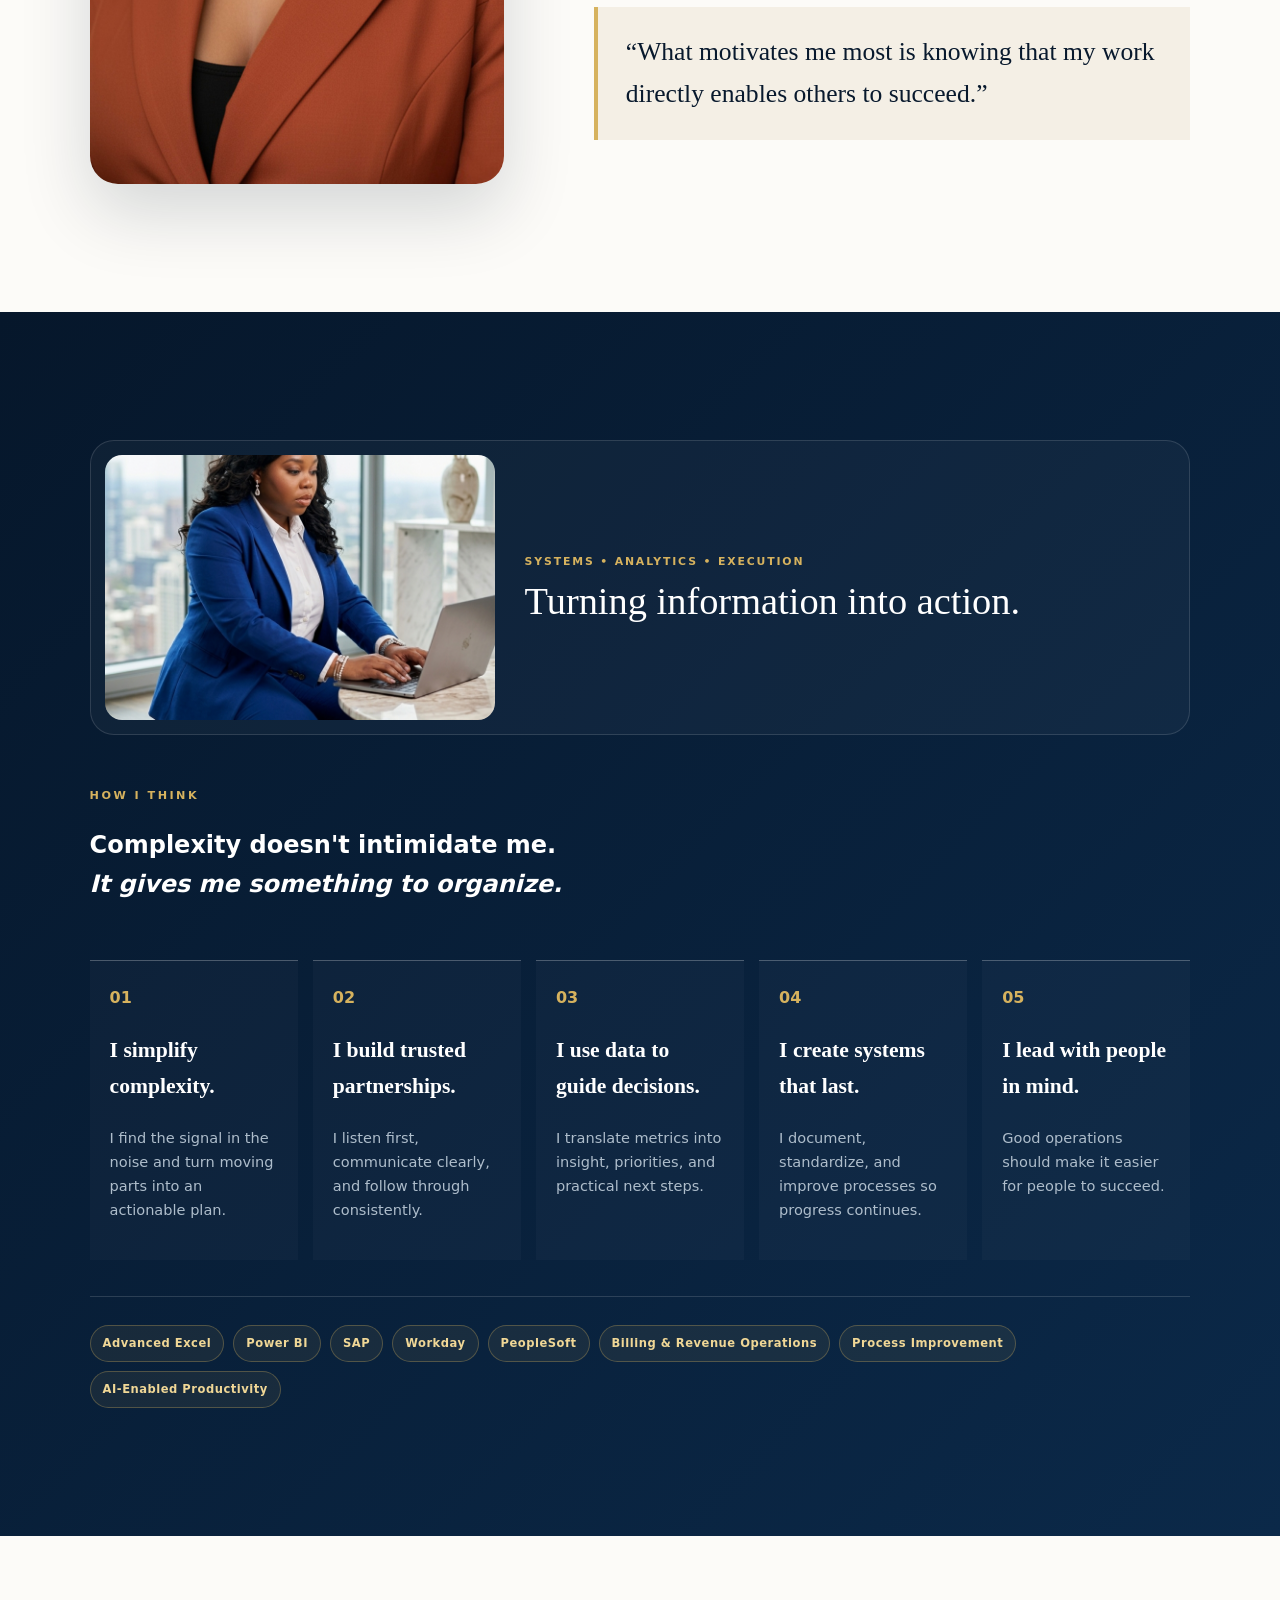
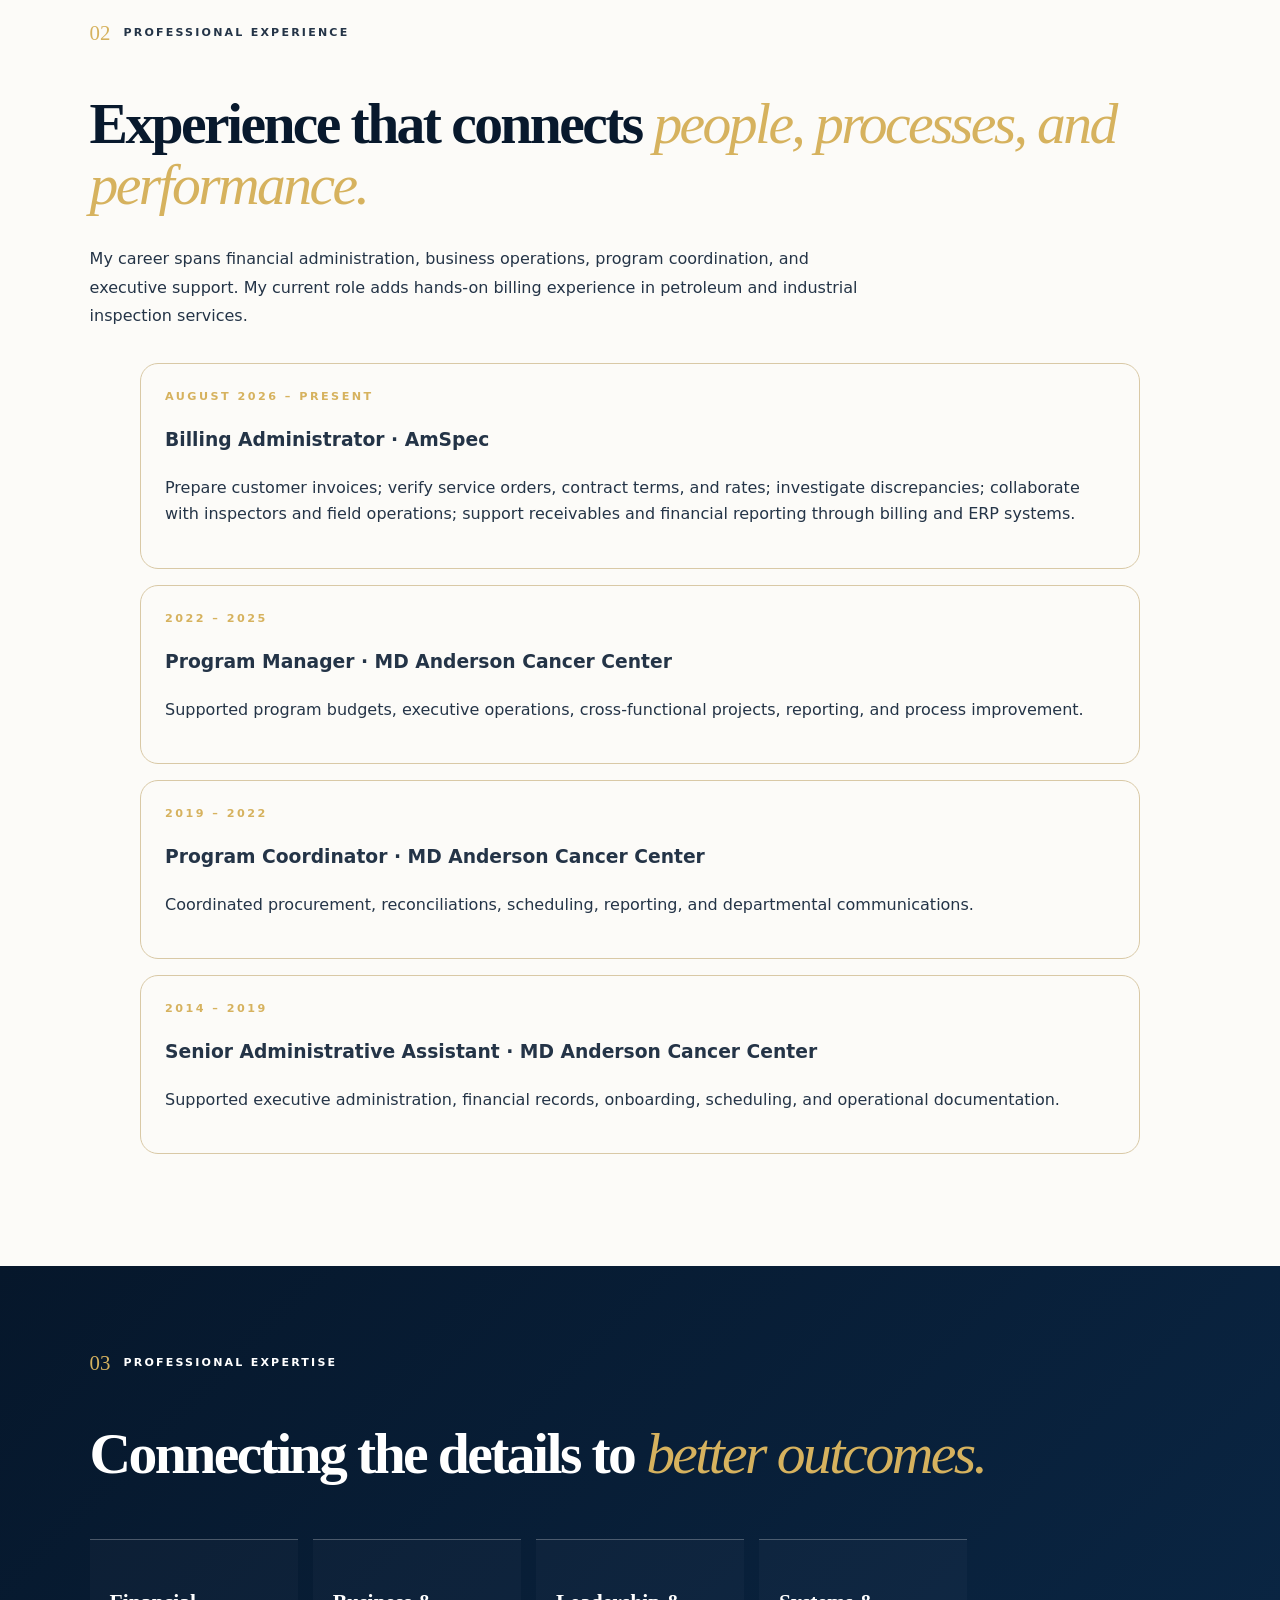
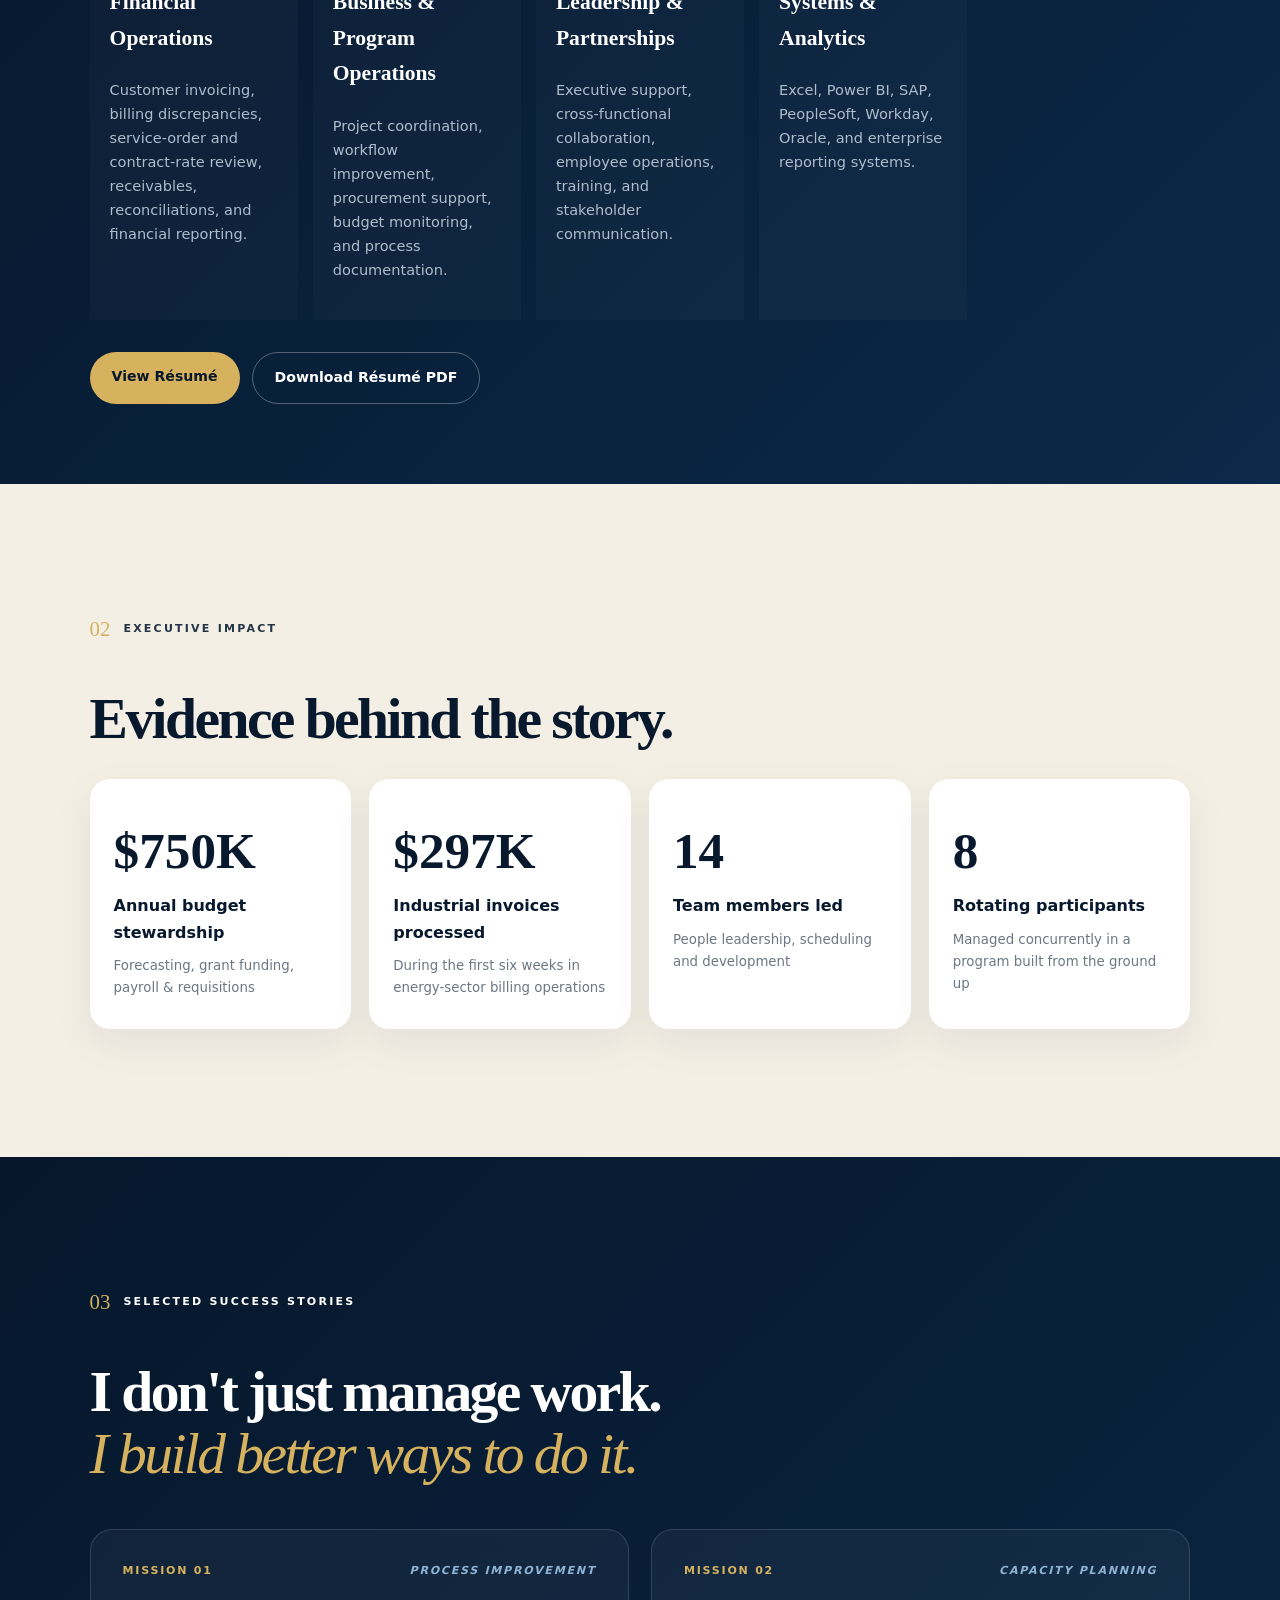
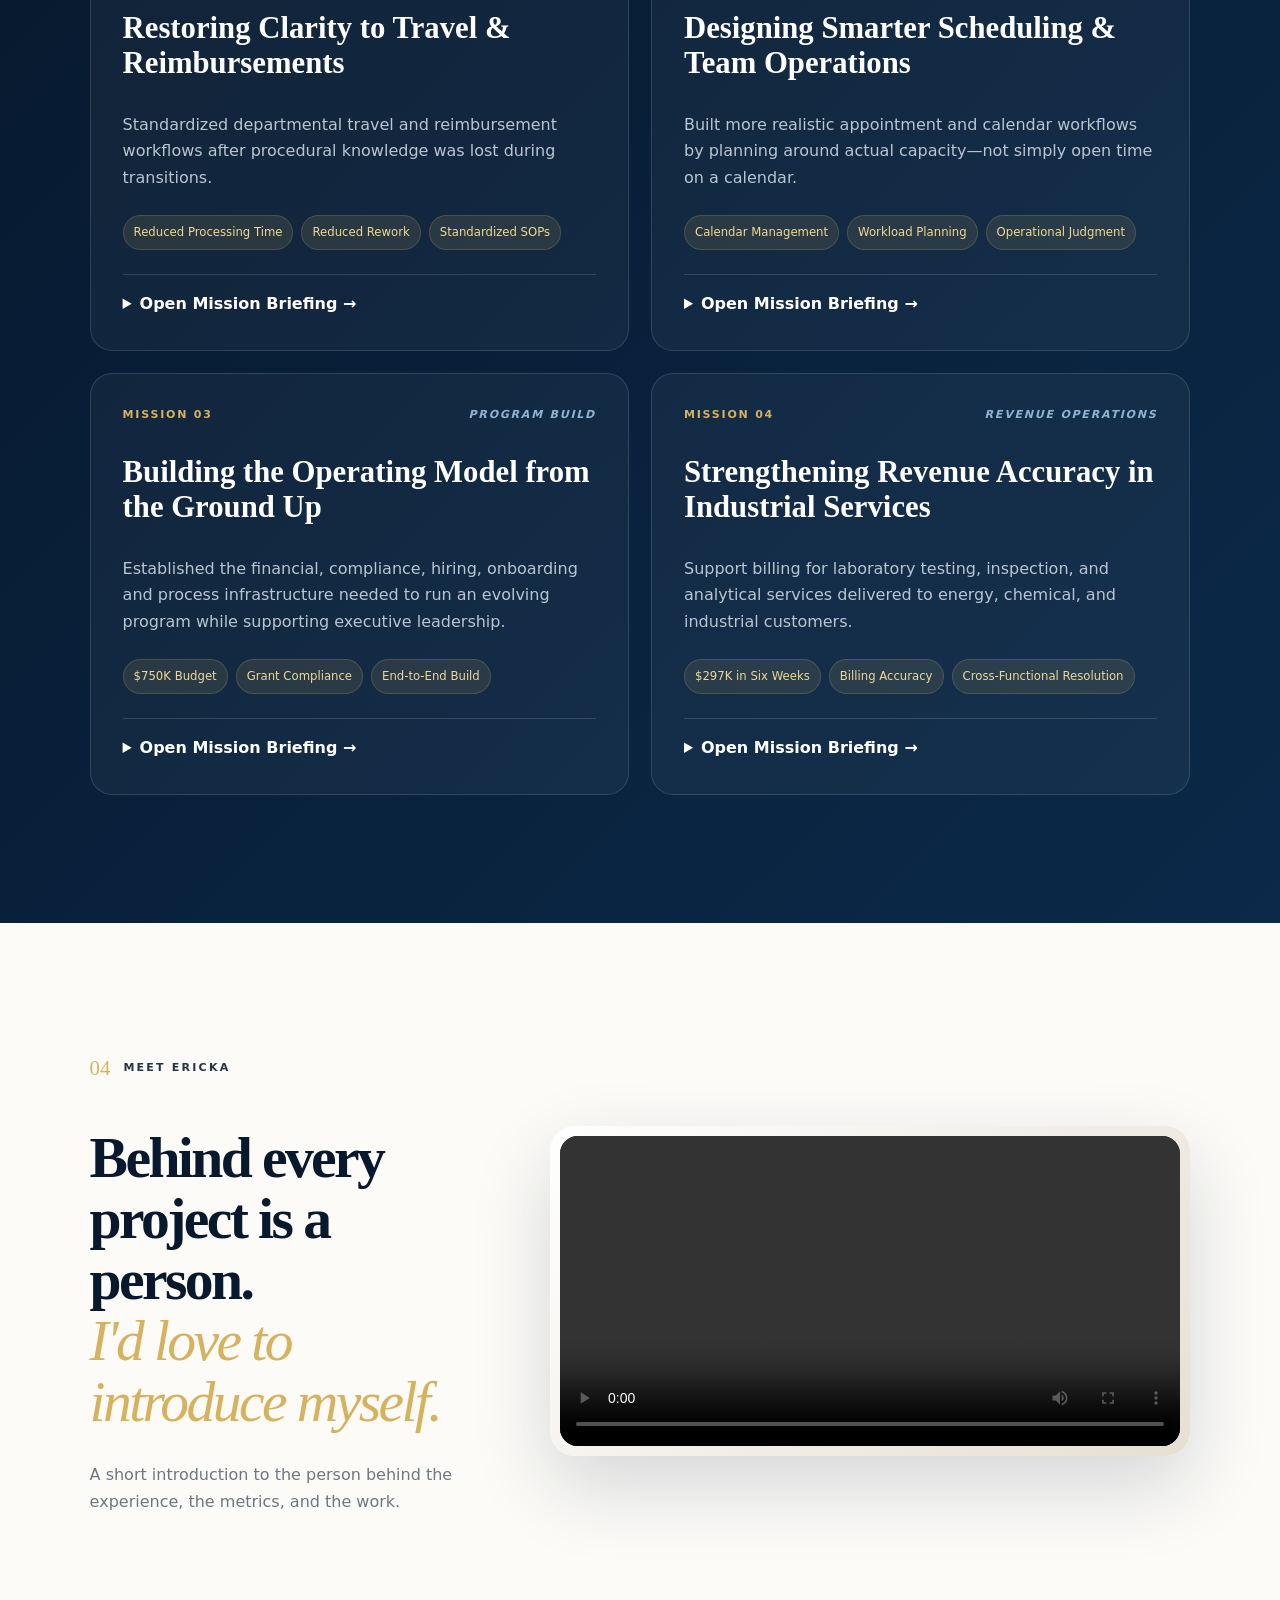
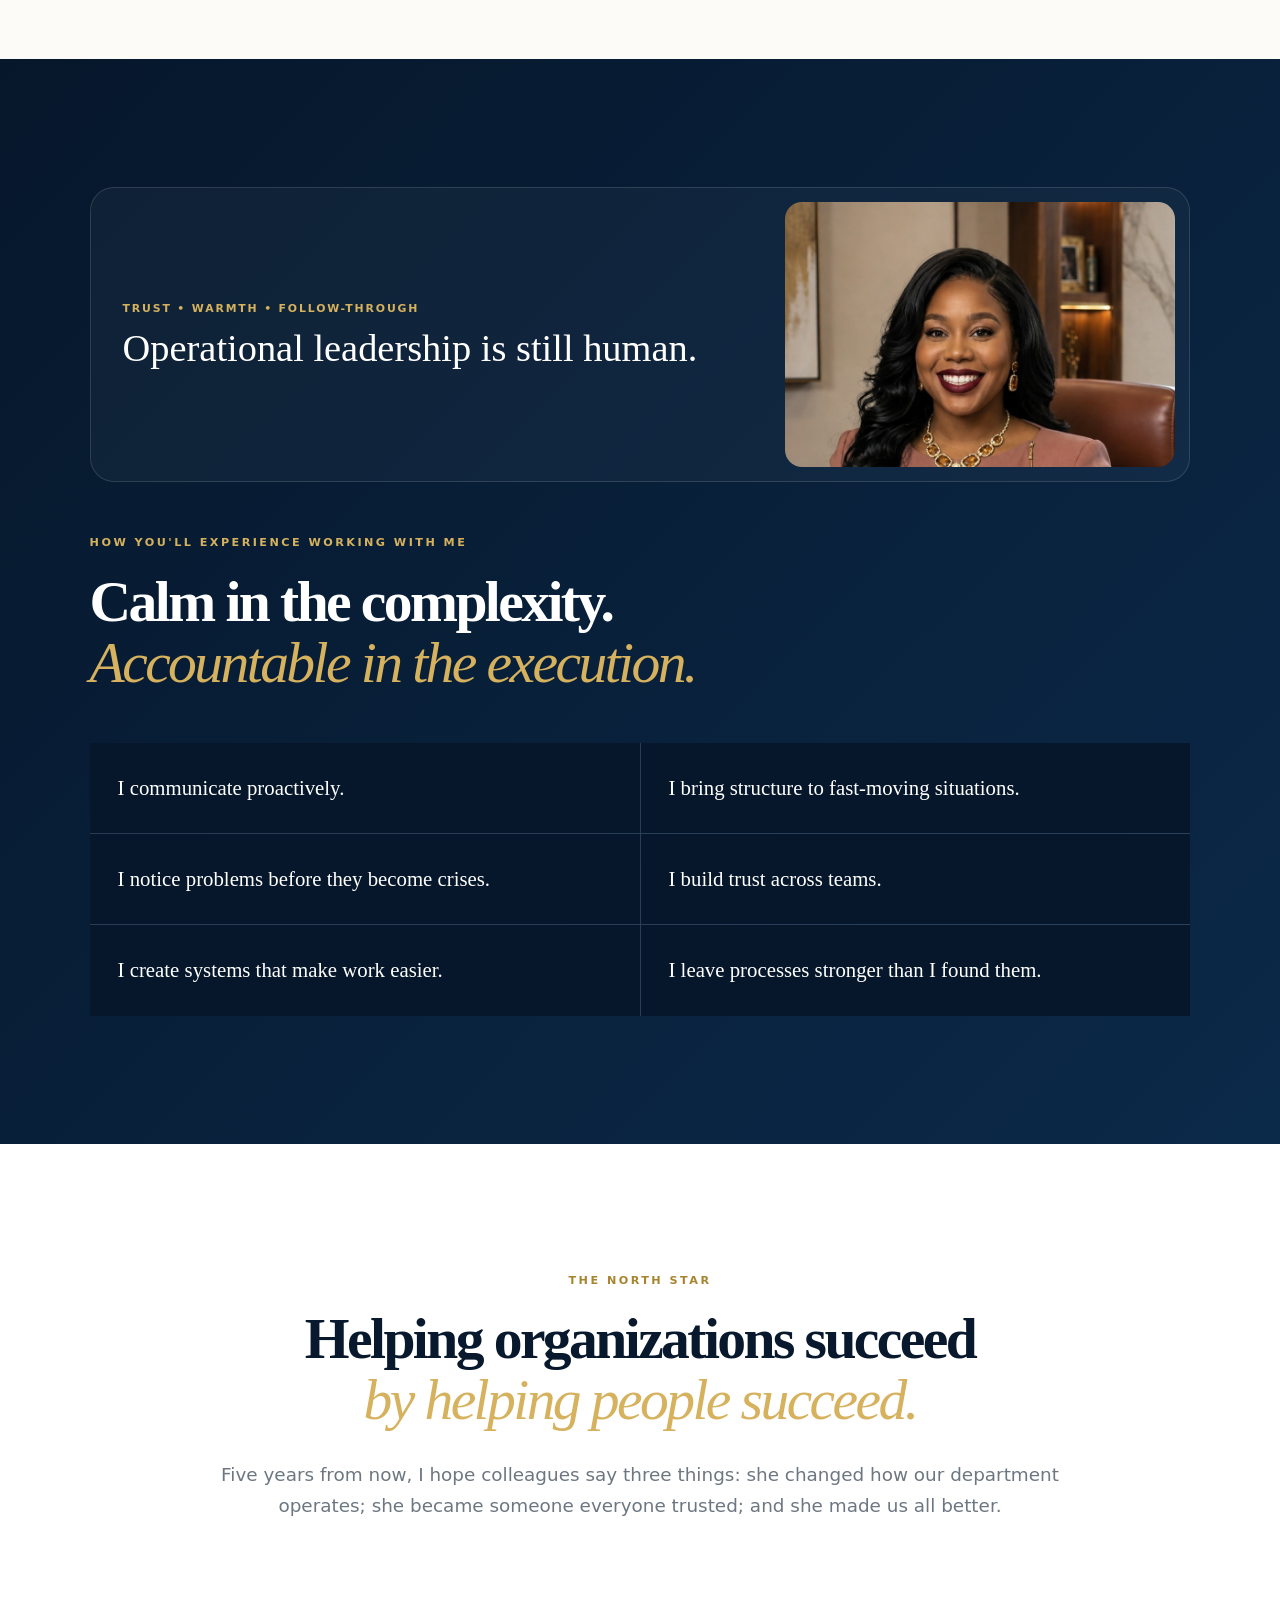
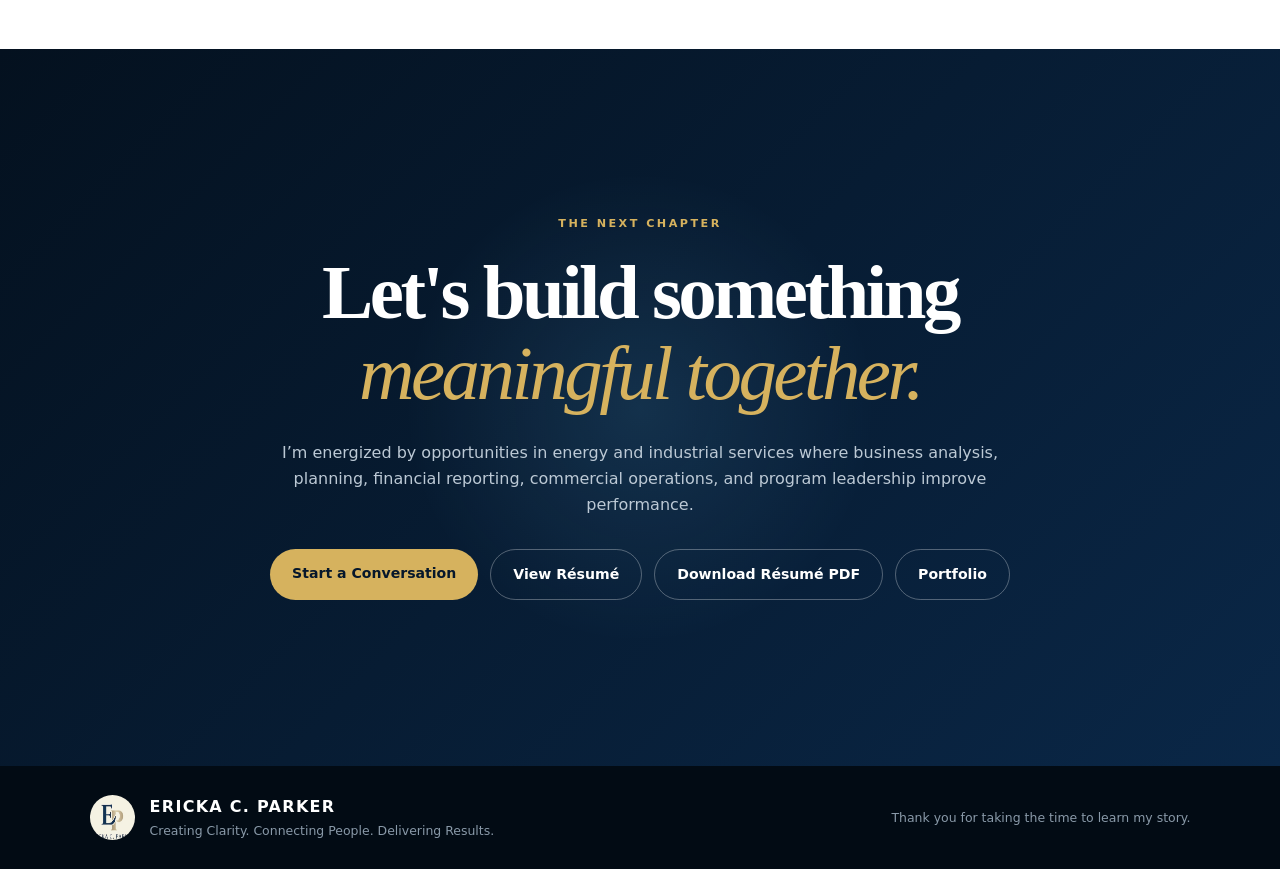
==== commit 7afaafb6: "Consolidate canonical résumé and portfolio downloads Align online résumé and job titles with the cur" ====
--- a/index.html
+++ b/index.html
@@ -76,9 +76,9 @@
   <p style="max-width:780px;line-height:1.8">My career spans financial administration, business operations, program coordination, and executive support. My current role adds hands-on billing experience in petroleum and industrial inspection services.</p>
   <div style="display:grid;gap:1rem;max-width:1000px;margin:2rem auto">
     <article style="padding:1.5rem;border:1px solid #d9c9a6;border-radius:18px"><p class="kicker">AUGUST 2026 – PRESENT</p><h3>Billing Administrator · AmSpec</h3><p>Prepare customer invoices; verify service orders, contract terms, and rates; investigate discrepancies; collaborate with inspectors and field operations; support receivables and financial reporting through billing and ERP systems.</p></article>
-    <article style="padding:1.5rem;border:1px solid #d9c9a6;border-radius:18px"><p class="kicker">2022 – 2025</p><h3>Program Manager / Executive Assistant · MD Anderson Cancer Center</h3><p>Supported program budgets, executive operations, cross-functional projects, reporting, and process improvement.</p></article>
+    <article style="padding:1.5rem;border:1px solid #d9c9a6;border-radius:18px"><p class="kicker">2022 – 2025</p><h3>Program Manager · MD Anderson Cancer Center</h3><p>Supported program budgets, executive operations, cross-functional projects, reporting, and process improvement.</p></article>
     <article style="padding:1.5rem;border:1px solid #d9c9a6;border-radius:18px"><p class="kicker">2019 – 2022</p><h3>Program Coordinator · MD Anderson Cancer Center</h3><p>Coordinated procurement, reconciliations, scheduling, reporting, and departmental communications.</p></article>
-    <article style="padding:1.5rem;border:1px solid #d9c9a6;border-radius:18px"><p class="kicker">2014 – 2019</p><h3>Administrative Assistant / Senior Administrative Assistant · MD Anderson Cancer Center</h3><p>Supported executive administration, financial records, onboarding, scheduling, and operational documentation.</p></article>
+    <article style="padding:1.5rem;border:1px solid #d9c9a6;border-radius:18px"><p class="kicker">2014 – 2019</p><h3>Senior Administrative Assistant · MD Anderson Cancer Center</h3><p>Supported executive administration, financial records, onboarding, scheduling, and operational documentation.</p></article>
   </div>
 </section>
 <section id="expertise" class="dark section" style="padding-top:5rem;padding-bottom:5rem">
@@ -90,7 +90,7 @@
     <article><h3>Leadership &amp; Partnerships</h3><p>Executive support, cross-functional collaboration, employee operations, training, and stakeholder communication.</p></article>
     <article><h3>Systems &amp; Analytics</h3><p>Excel, Power BI, SAP, PeopleSoft, Workday, Oracle, and enterprise reporting systems.</p></article>
   </div>
-  <p style="margin-top:2rem"><a class="btn gold" href="resume-2026.html">View Current Résumé (includes AmSpec)</a></p>
+  <div class="actions" style="margin-top:2rem"><a class="btn gold" href="resume-2026.html">View Résumé</a><a class="btn line" href="ericka-resume.pdf" download="Ericka_Parker_Resume.pdf">Download Résumé PDF</a></div>
 </section>
 
 <section id="impact" class="section impact">
@@ -177,7 +177,8 @@
     <p>I’m energized by opportunities in energy and industrial services where business analysis, planning, financial reporting, commercial operations, and program leadership improve performance.</p>
     <div class="actions center">
       <a class="btn gold" href="mailto:Erickacparker@gmail.com">Start a Conversation</a>
-      <a class="btn line" href="resume-2026.html">Current Résumé</a>
+      <a class="btn line" href="resume-2026.html">View Résumé</a>
+      <a class="btn line" href="ericka-resume.pdf" download="Ericka_Parker_Resume.pdf">Download Résumé PDF</a>
       <a class="btn line" href="ericka-portfolio.pptx">Portfolio</a>
     </div>
   </div>
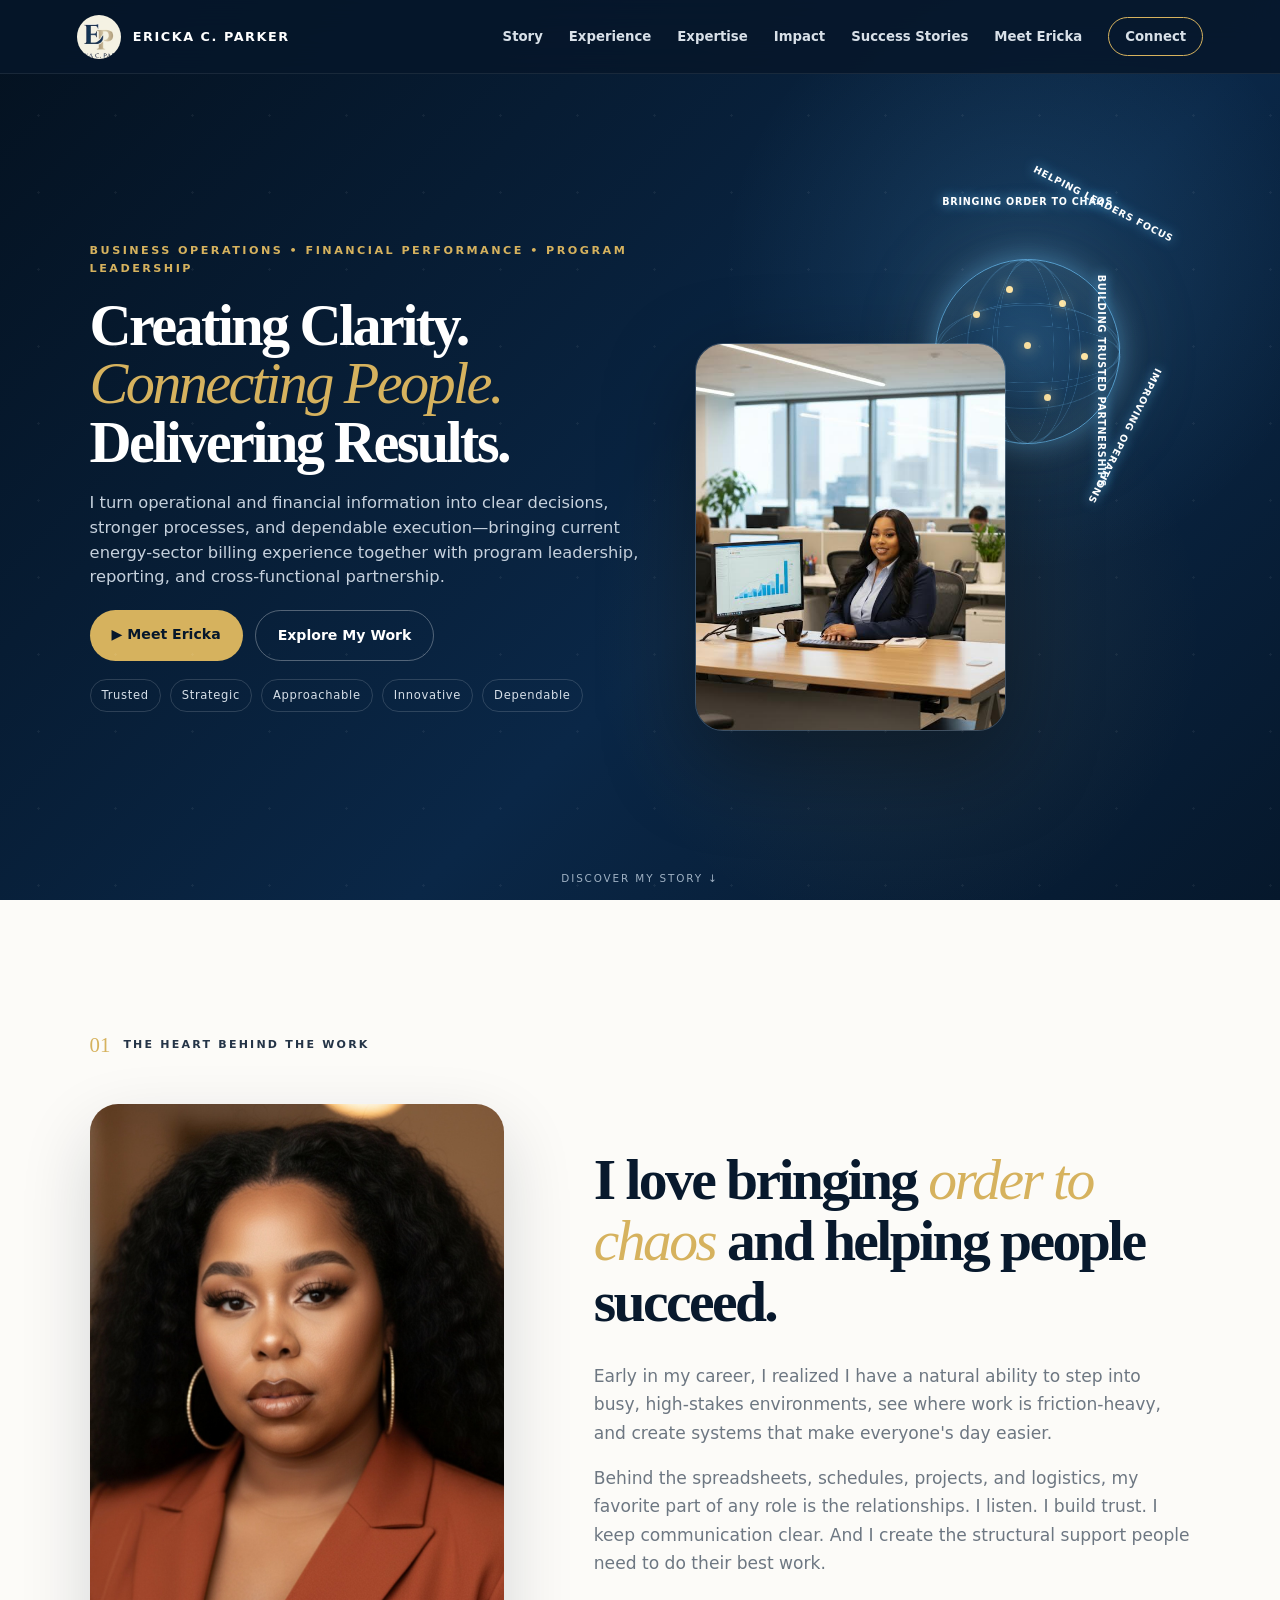
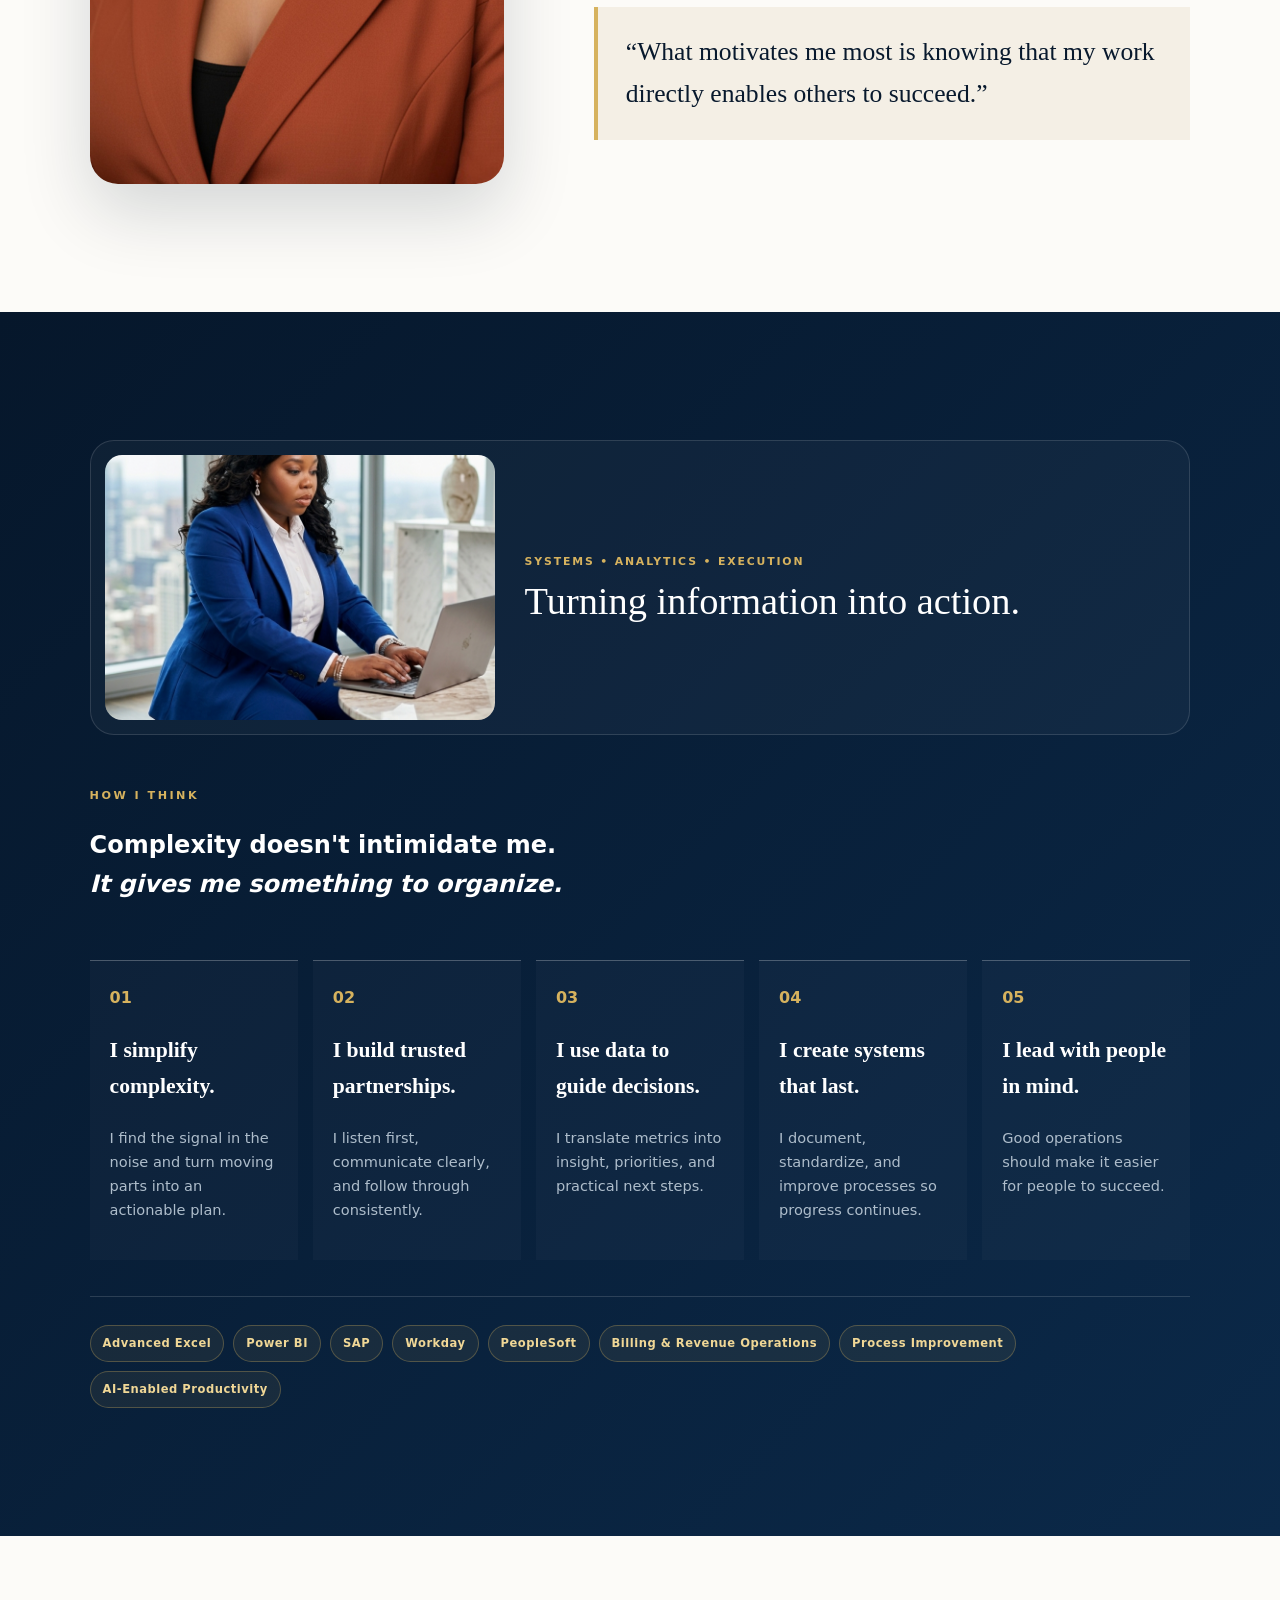
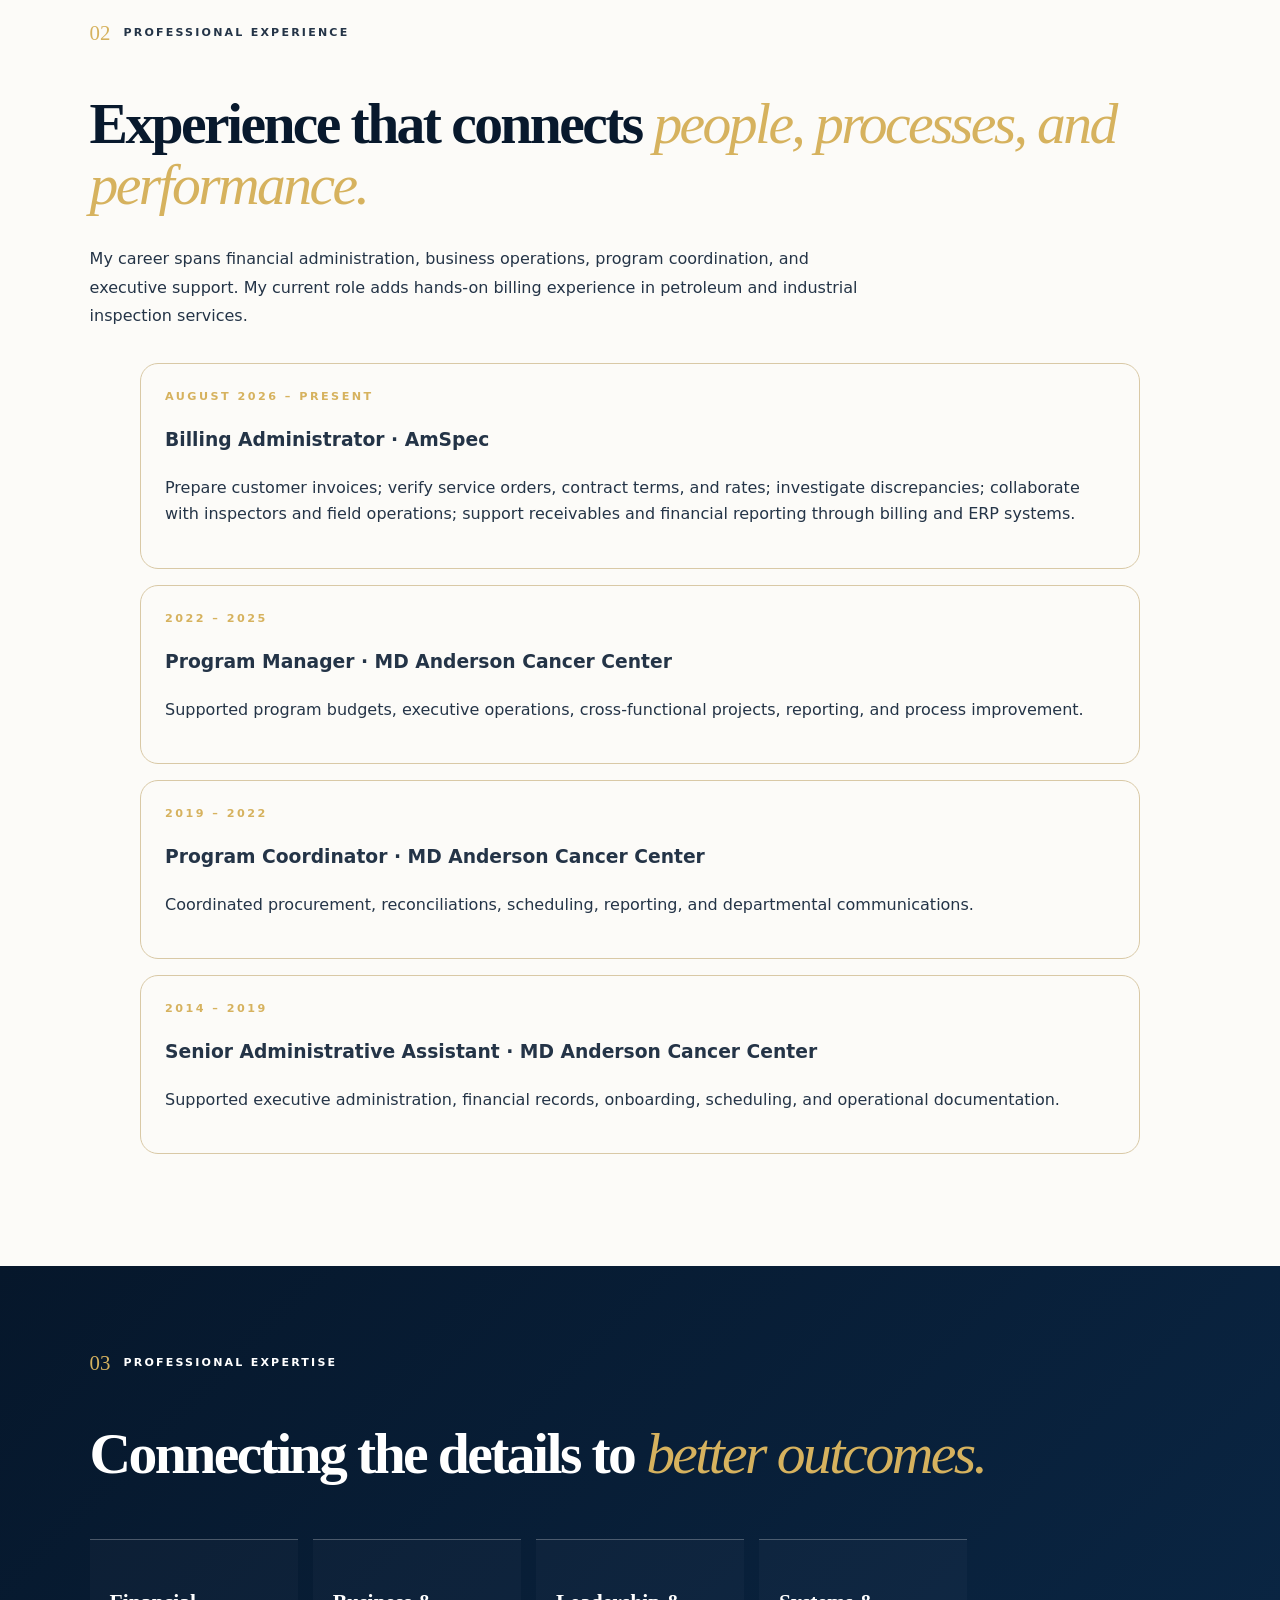
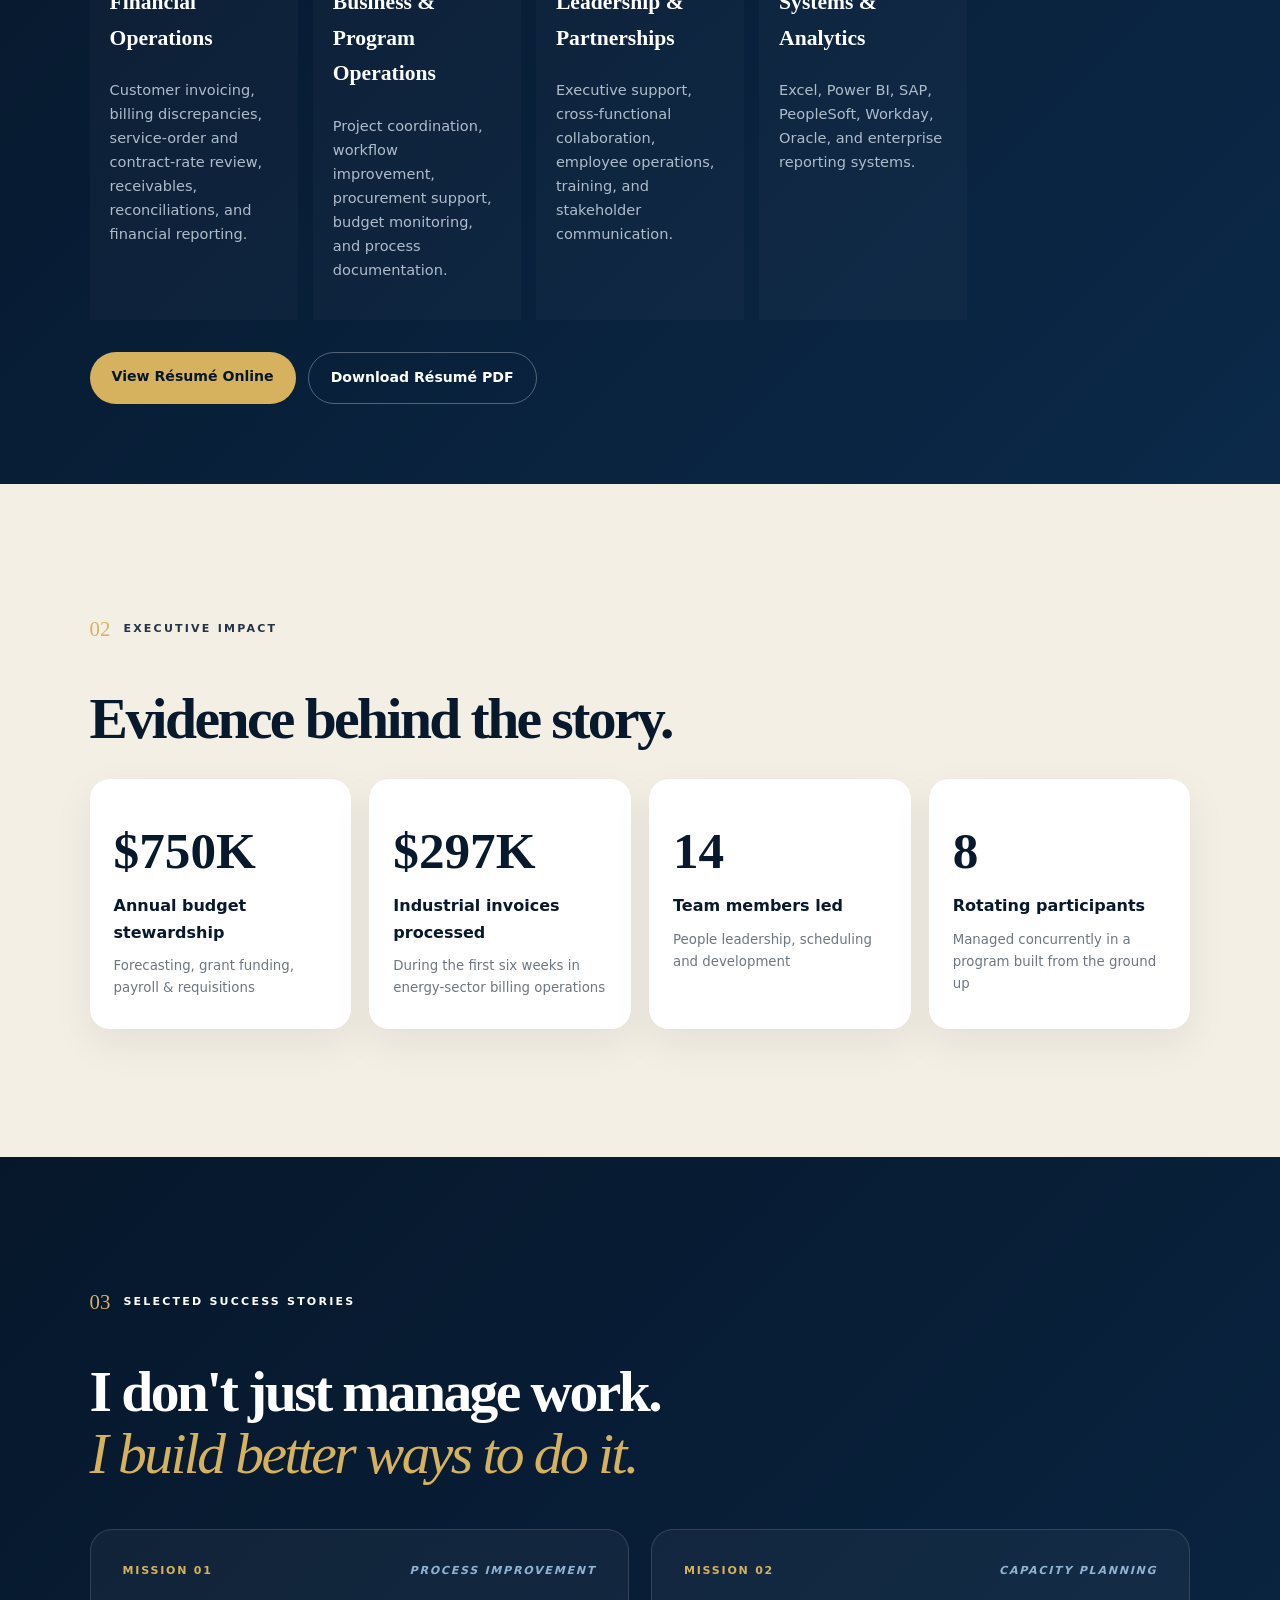
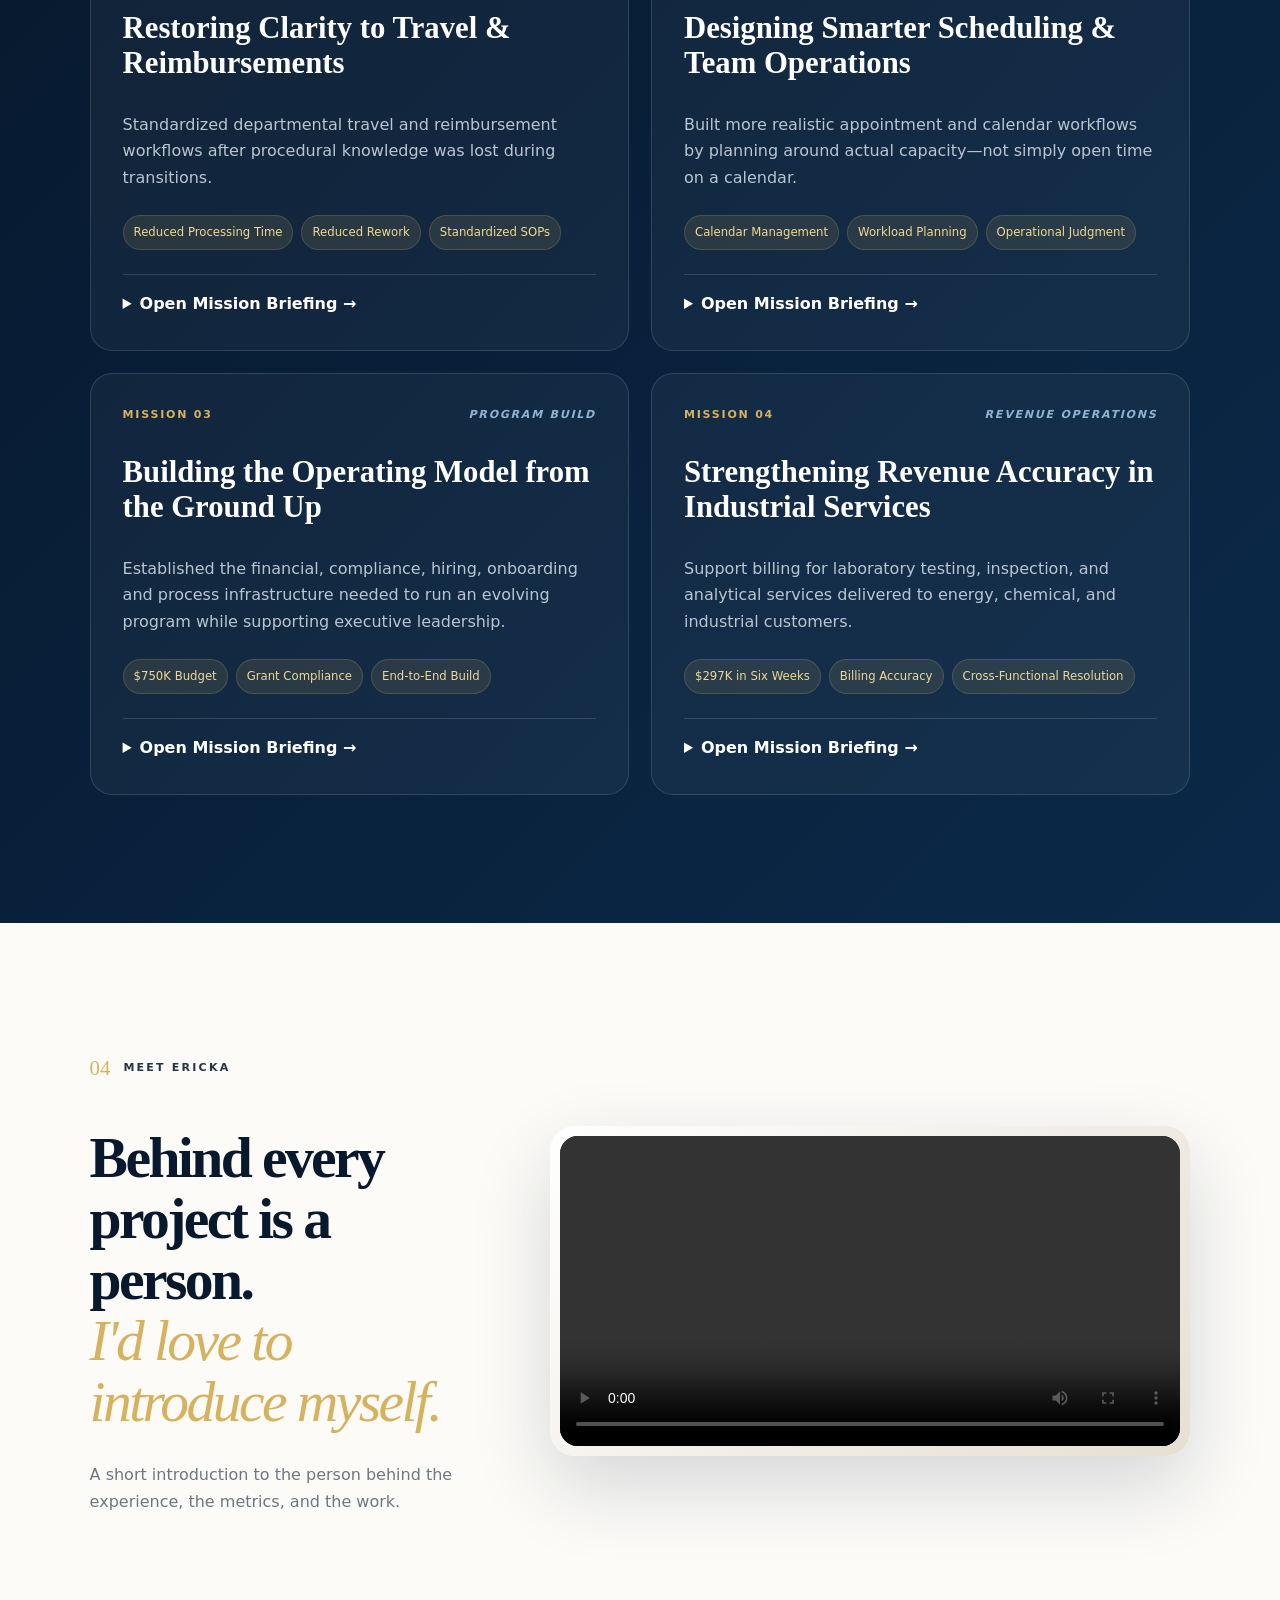
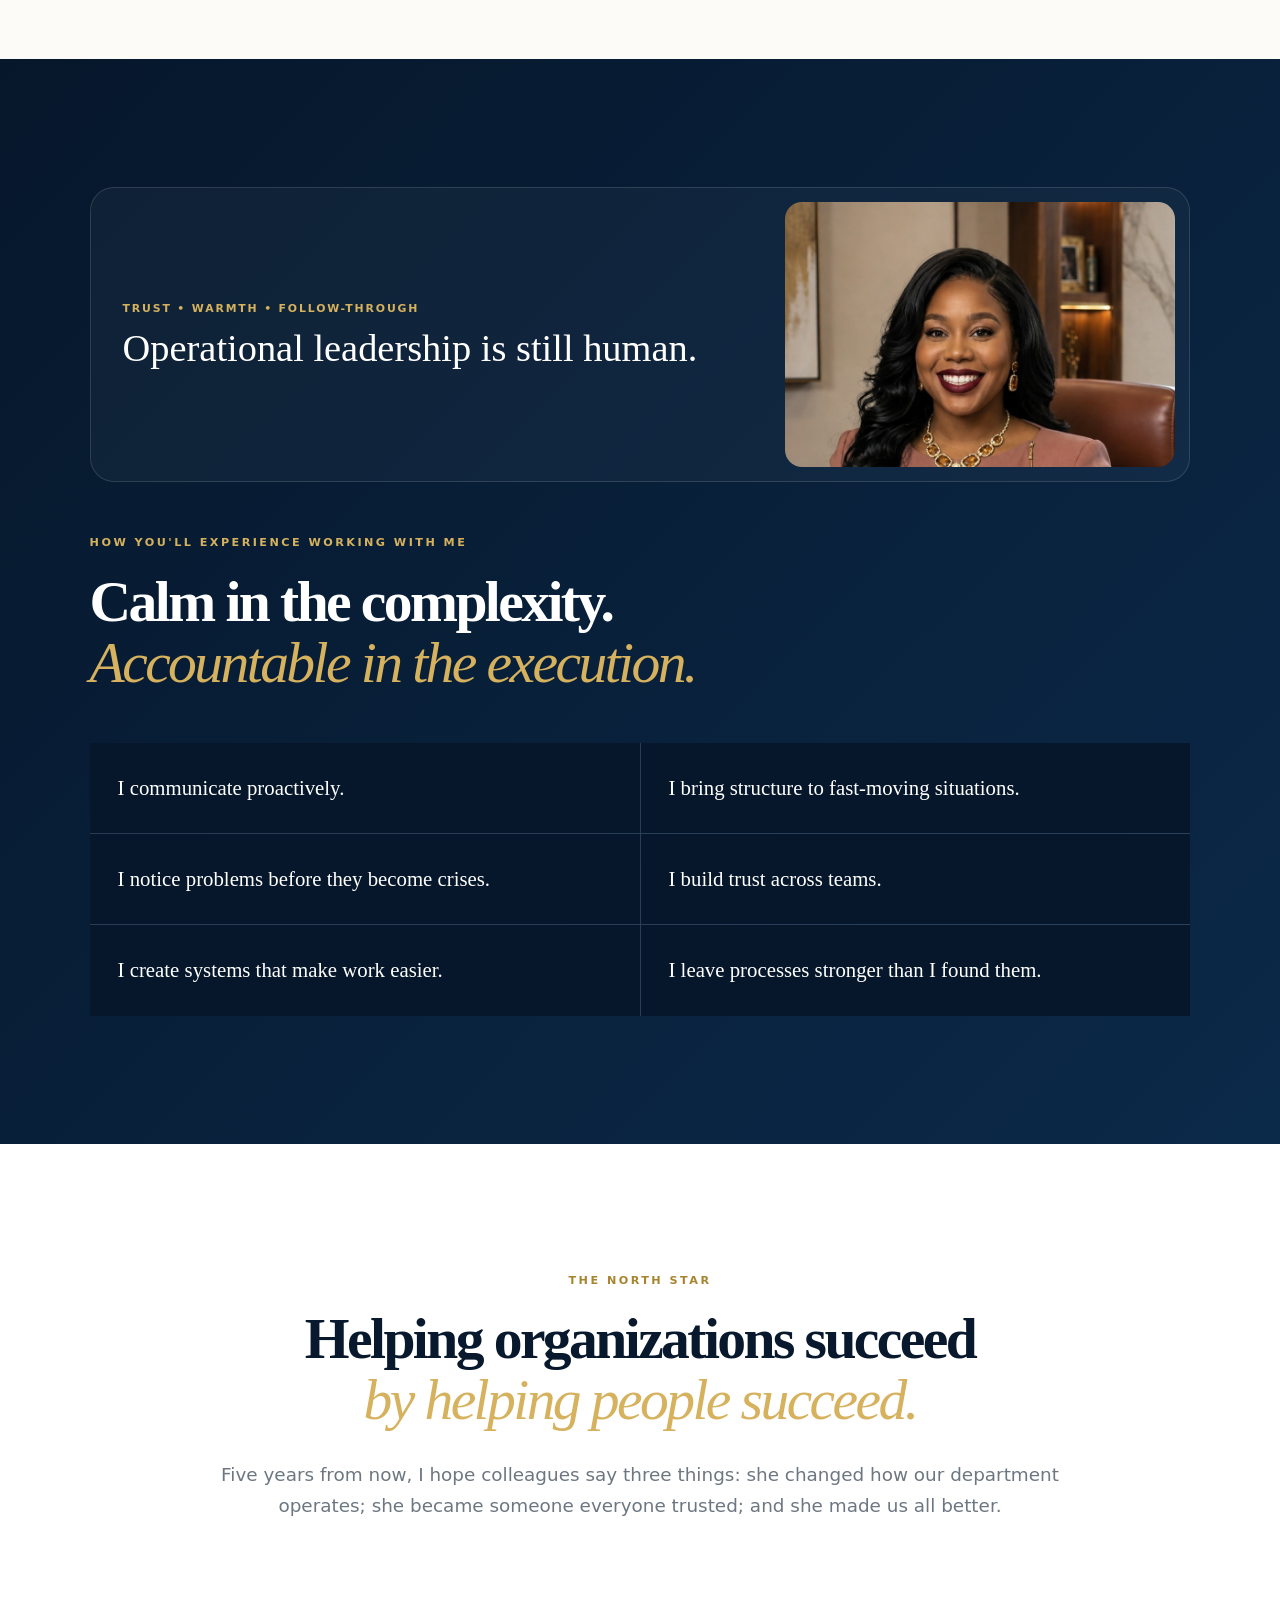
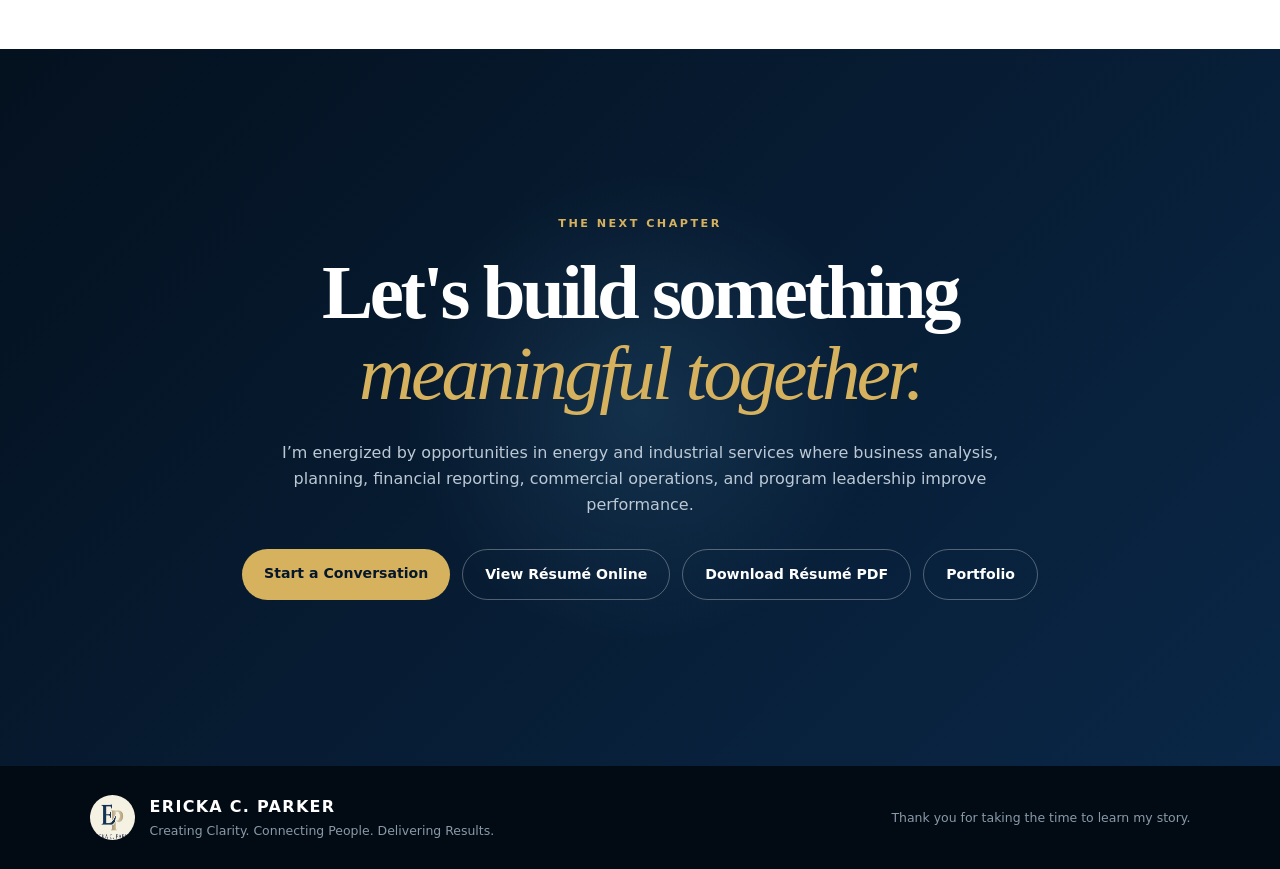
==== commit 1ad02370: "Standardize recruiter résumé page and PDF download paths Use resume-2026.html as the main résumé pag" ====
--- a/index.html
+++ b/index.html
@@ -90,7 +90,7 @@
     <article><h3>Leadership &amp; Partnerships</h3><p>Executive support, cross-functional collaboration, employee operations, training, and stakeholder communication.</p></article>
     <article><h3>Systems &amp; Analytics</h3><p>Excel, Power BI, SAP, PeopleSoft, Workday, Oracle, and enterprise reporting systems.</p></article>
   </div>
-  <div class="actions" style="margin-top:2rem"><a class="btn gold" href="resume-2026.html">View Résumé</a><a class="btn line" href="ericka-resume.pdf" download="Ericka_Parker_Resume.pdf">Download Résumé PDF</a></div>
+  <div class="actions" style="margin-top:2rem"><a class="btn gold" href="resume-2026.html">View Résumé Online</a><a class="btn line" href="assets/ericka-parker-resume.pdf" download="ericka-parker-resume.pdf">Download Résumé PDF</a></div>
 </section>
 
 <section id="impact" class="section impact">
@@ -177,8 +177,8 @@
     <p>I’m energized by opportunities in energy and industrial services where business analysis, planning, financial reporting, commercial operations, and program leadership improve performance.</p>
     <div class="actions center">
       <a class="btn gold" href="mailto:Erickacparker@gmail.com">Start a Conversation</a>
-      <a class="btn line" href="resume-2026.html">View Résumé</a>
-      <a class="btn line" href="ericka-resume.pdf" download="Ericka_Parker_Resume.pdf">Download Résumé PDF</a>
+      <a class="btn line" href="resume-2026.html">View Résumé Online</a>
+      <a class="btn line" href="assets/ericka-parker-resume.pdf" download="ericka-parker-resume.pdf">Download Résumé PDF</a>
       <a class="btn line" href="ericka-portfolio.pptx">Portfolio</a>
     </div>
   </div>
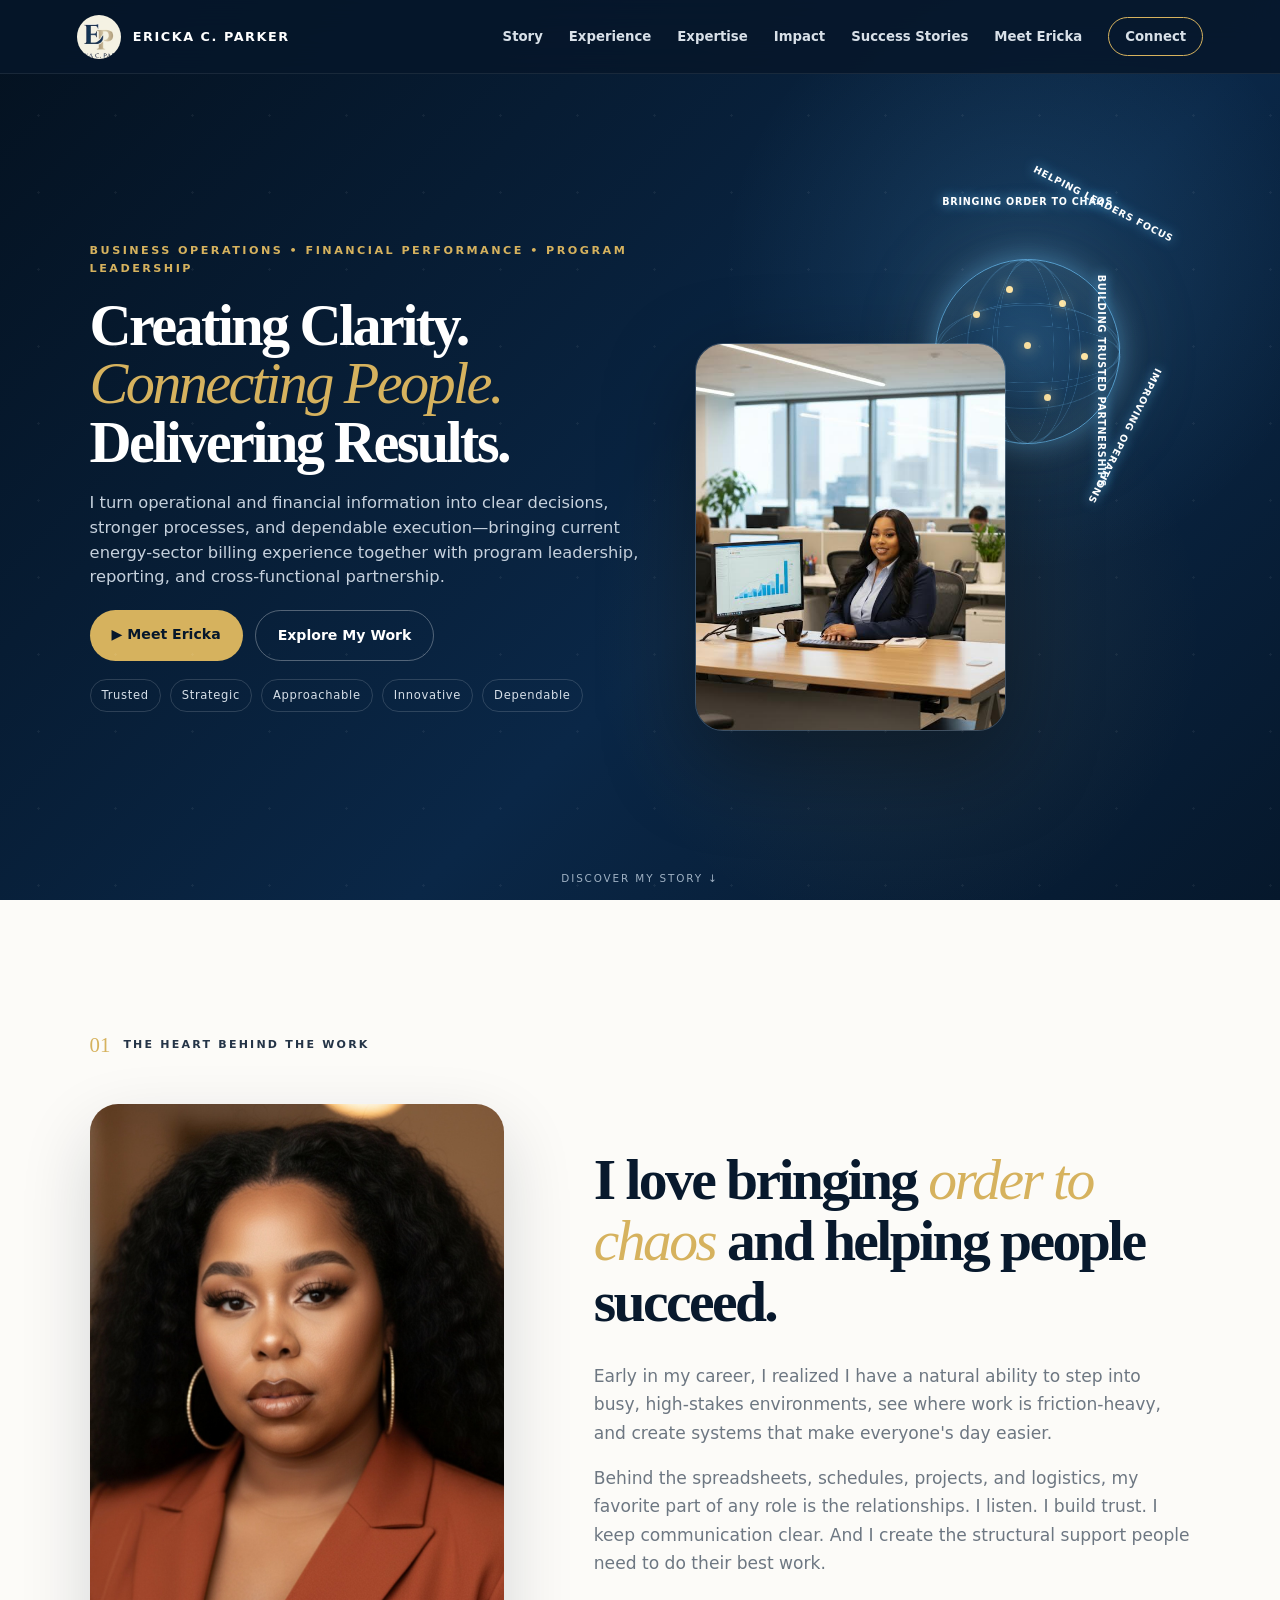
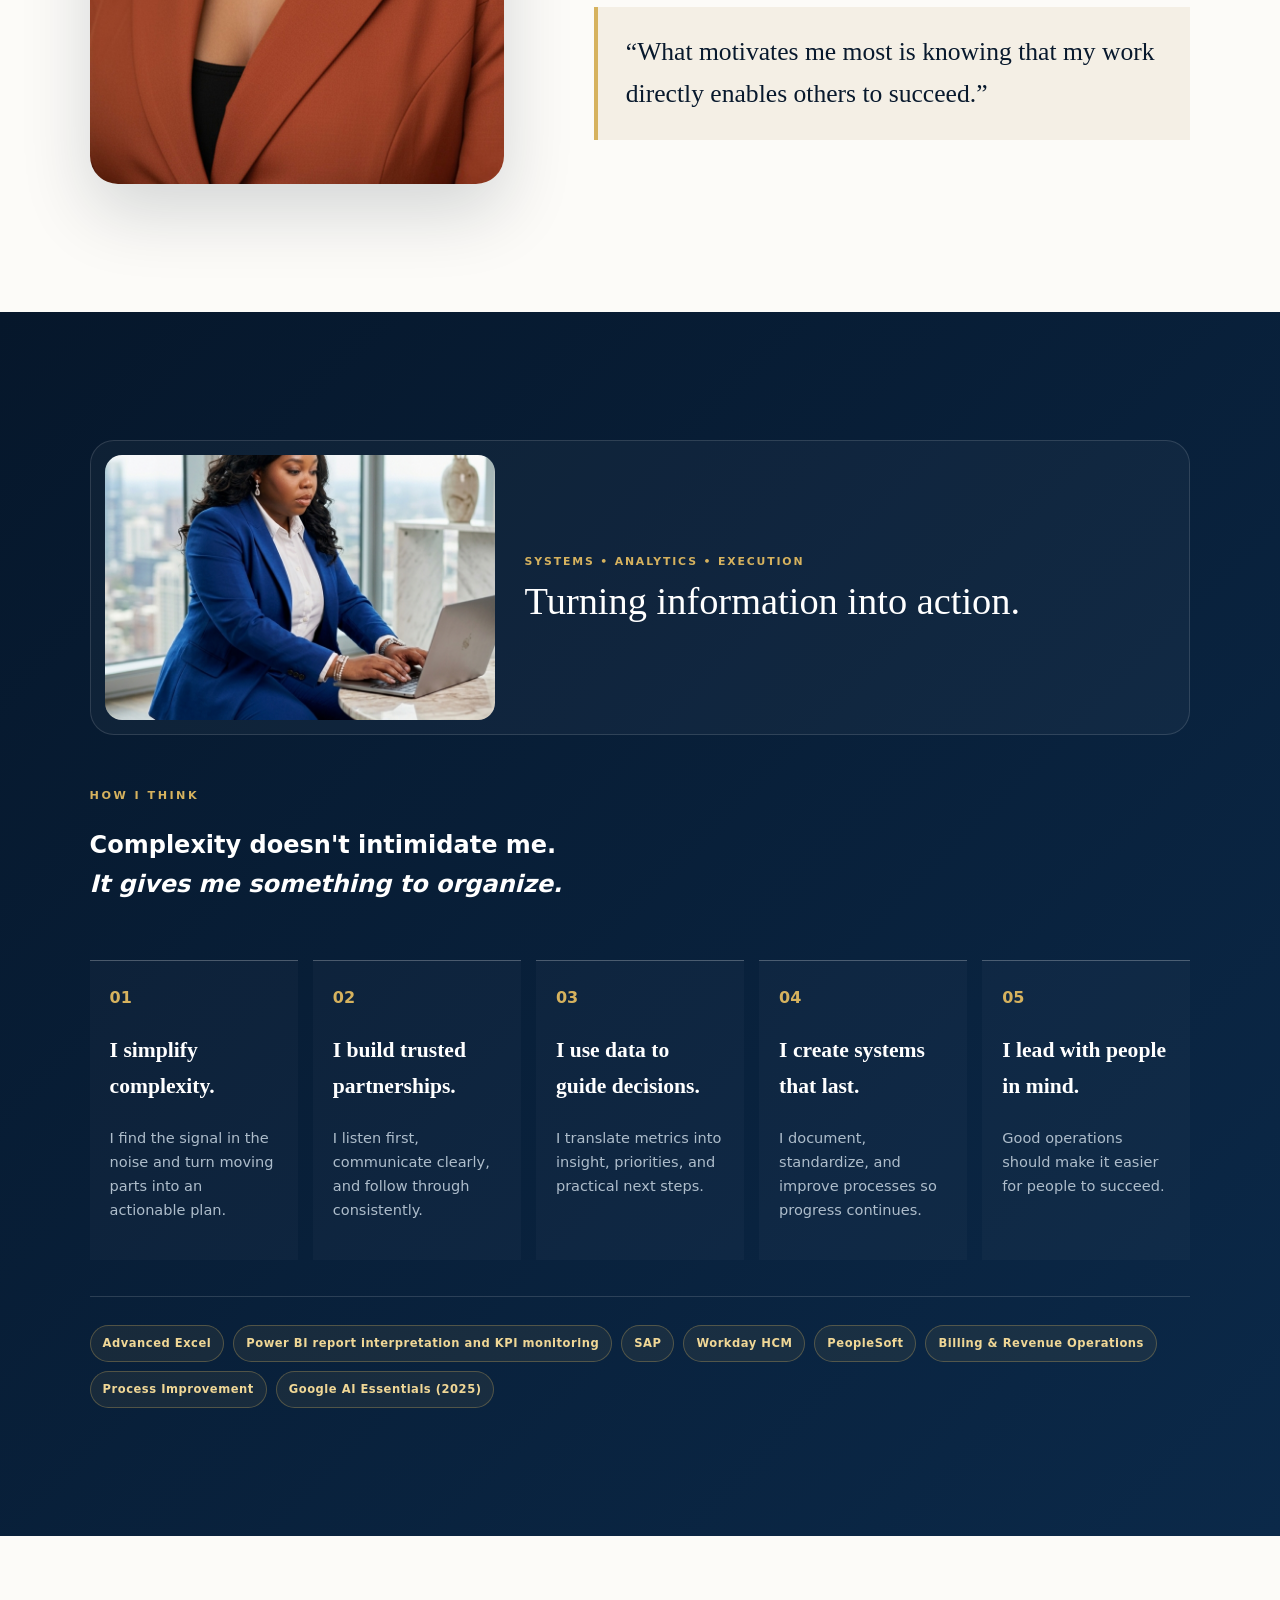
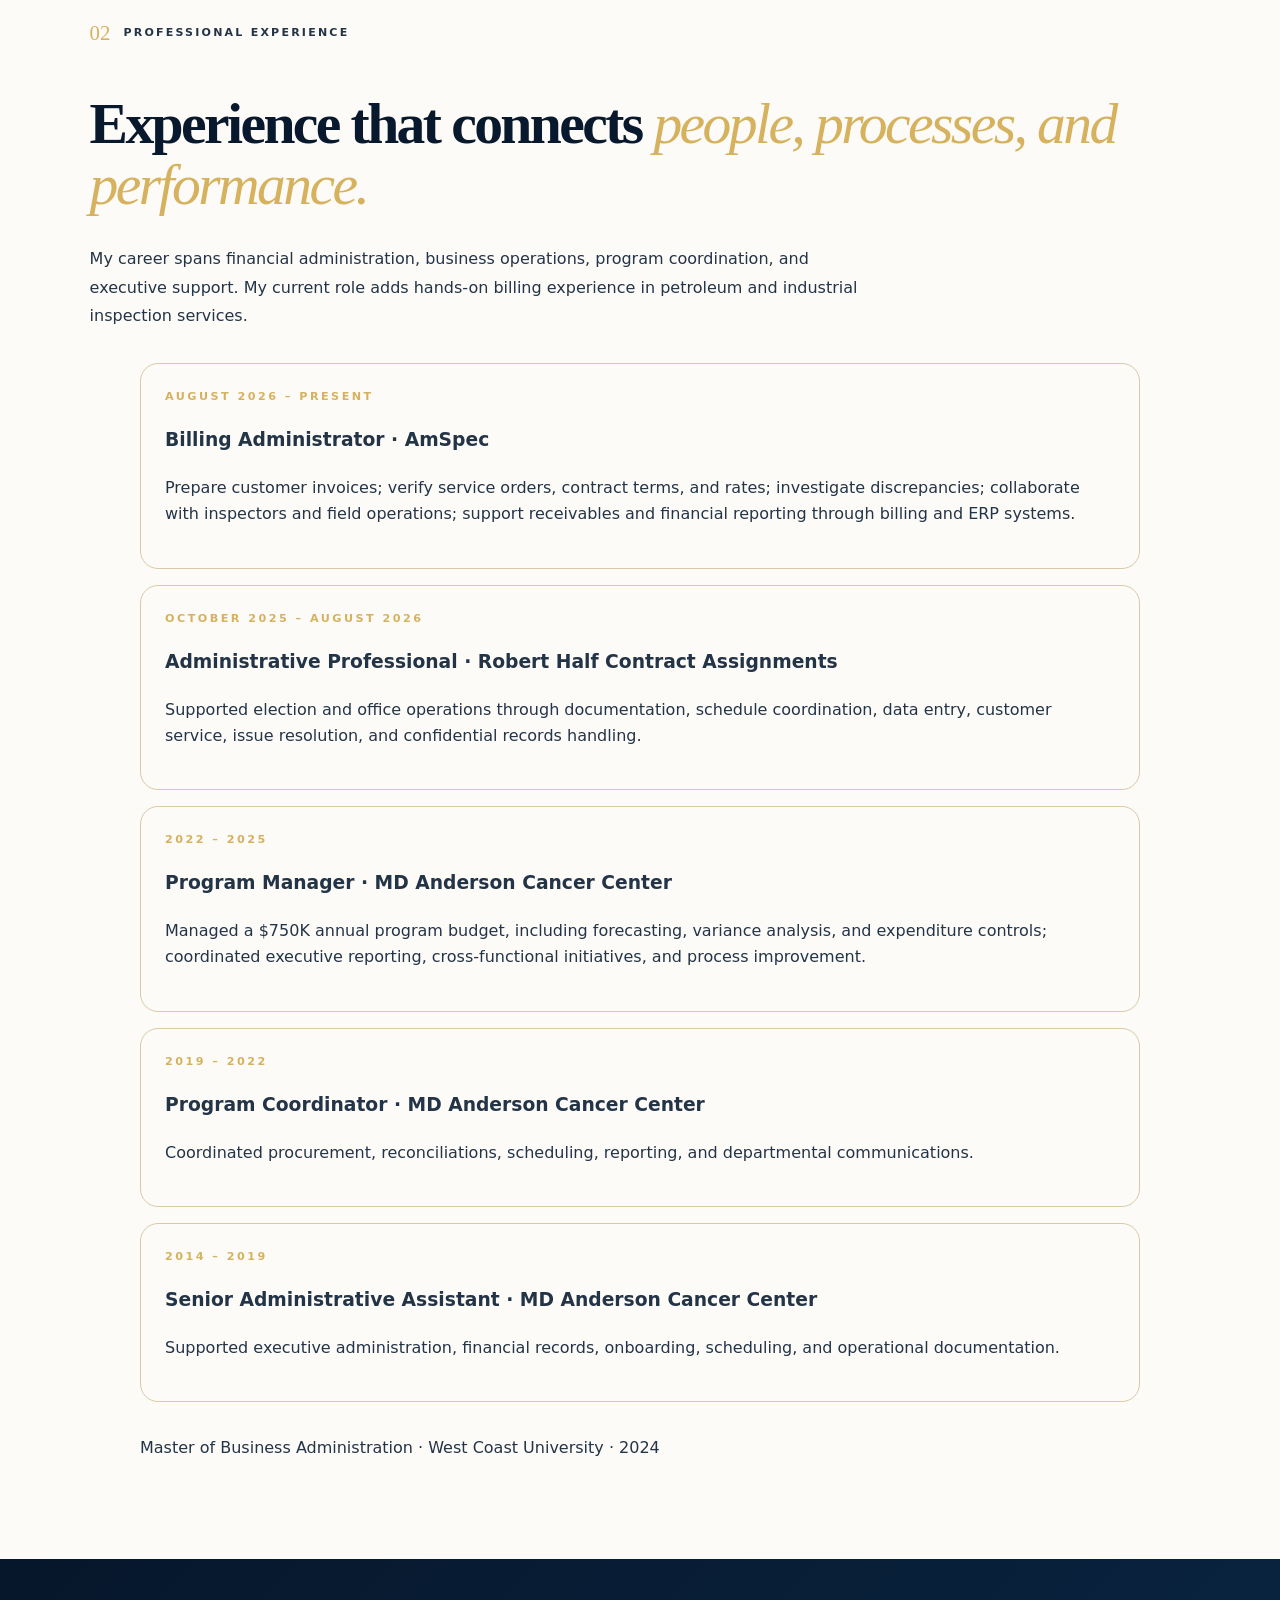
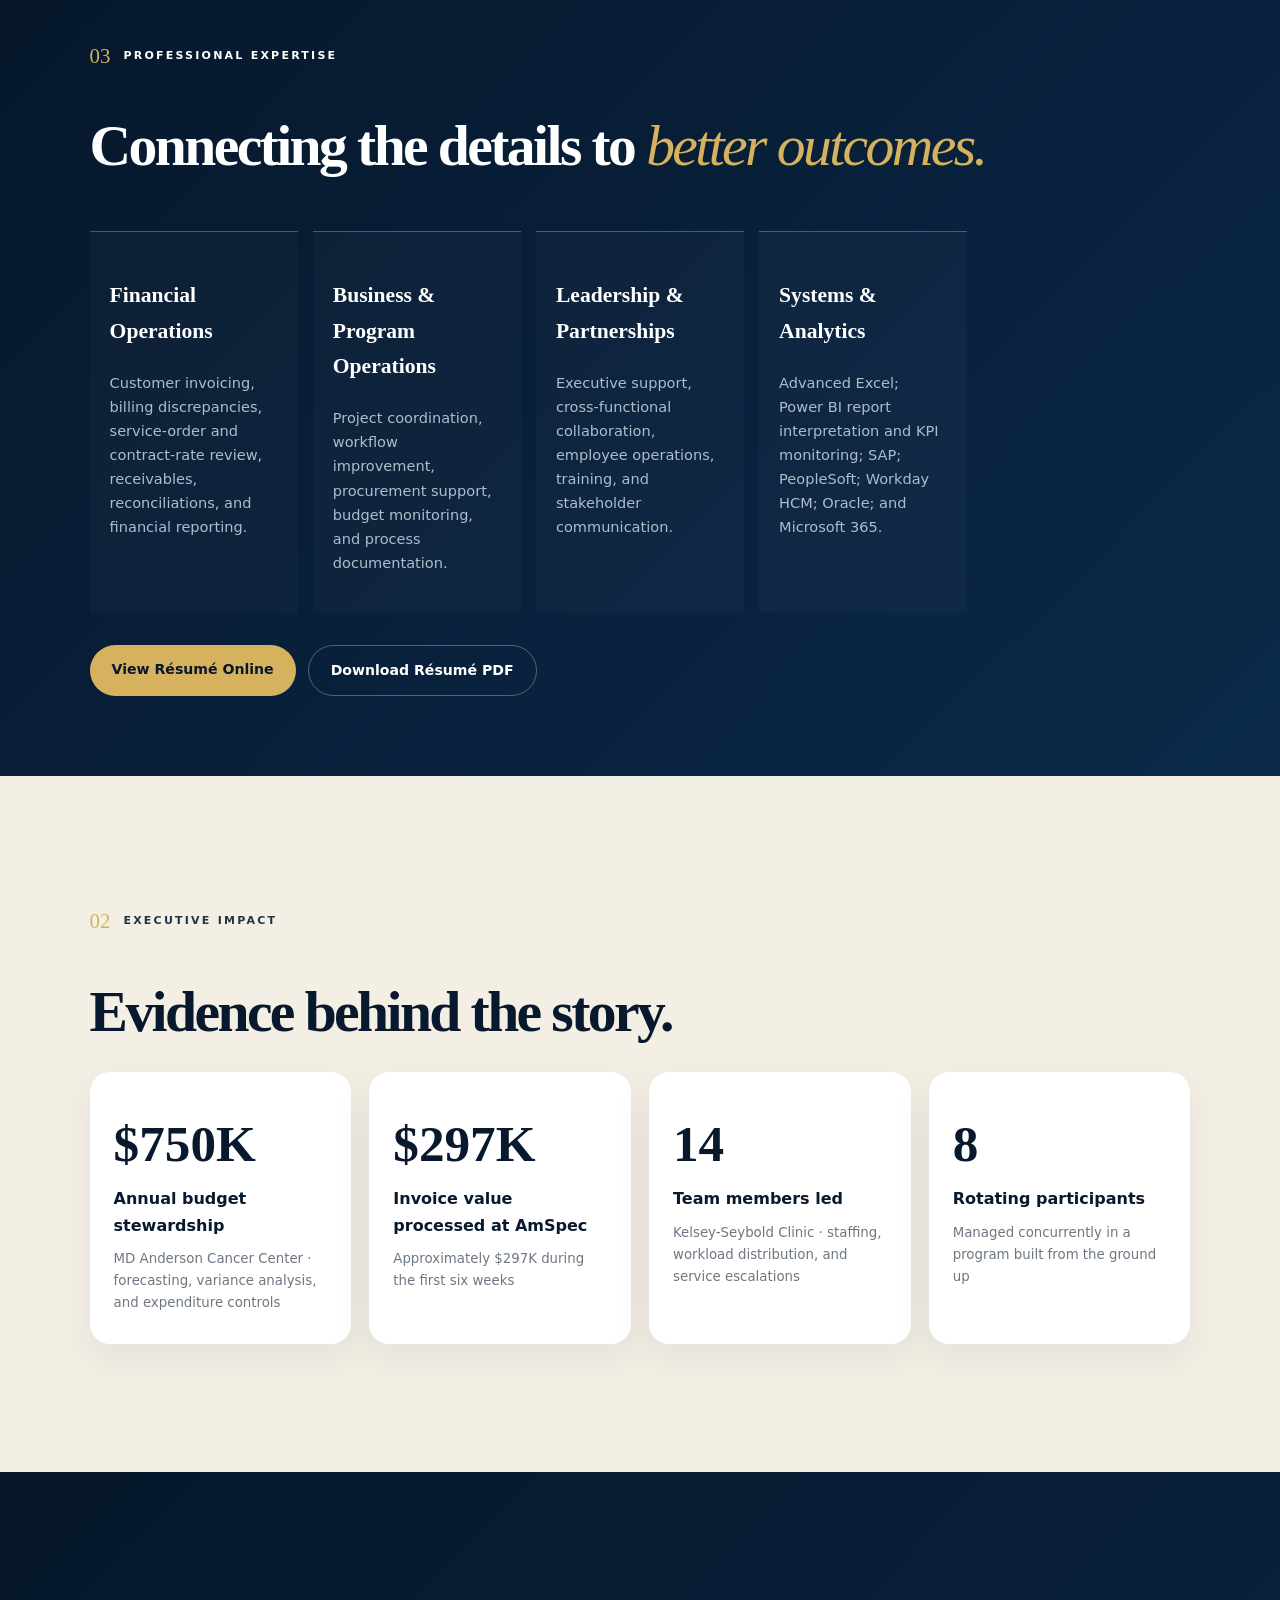
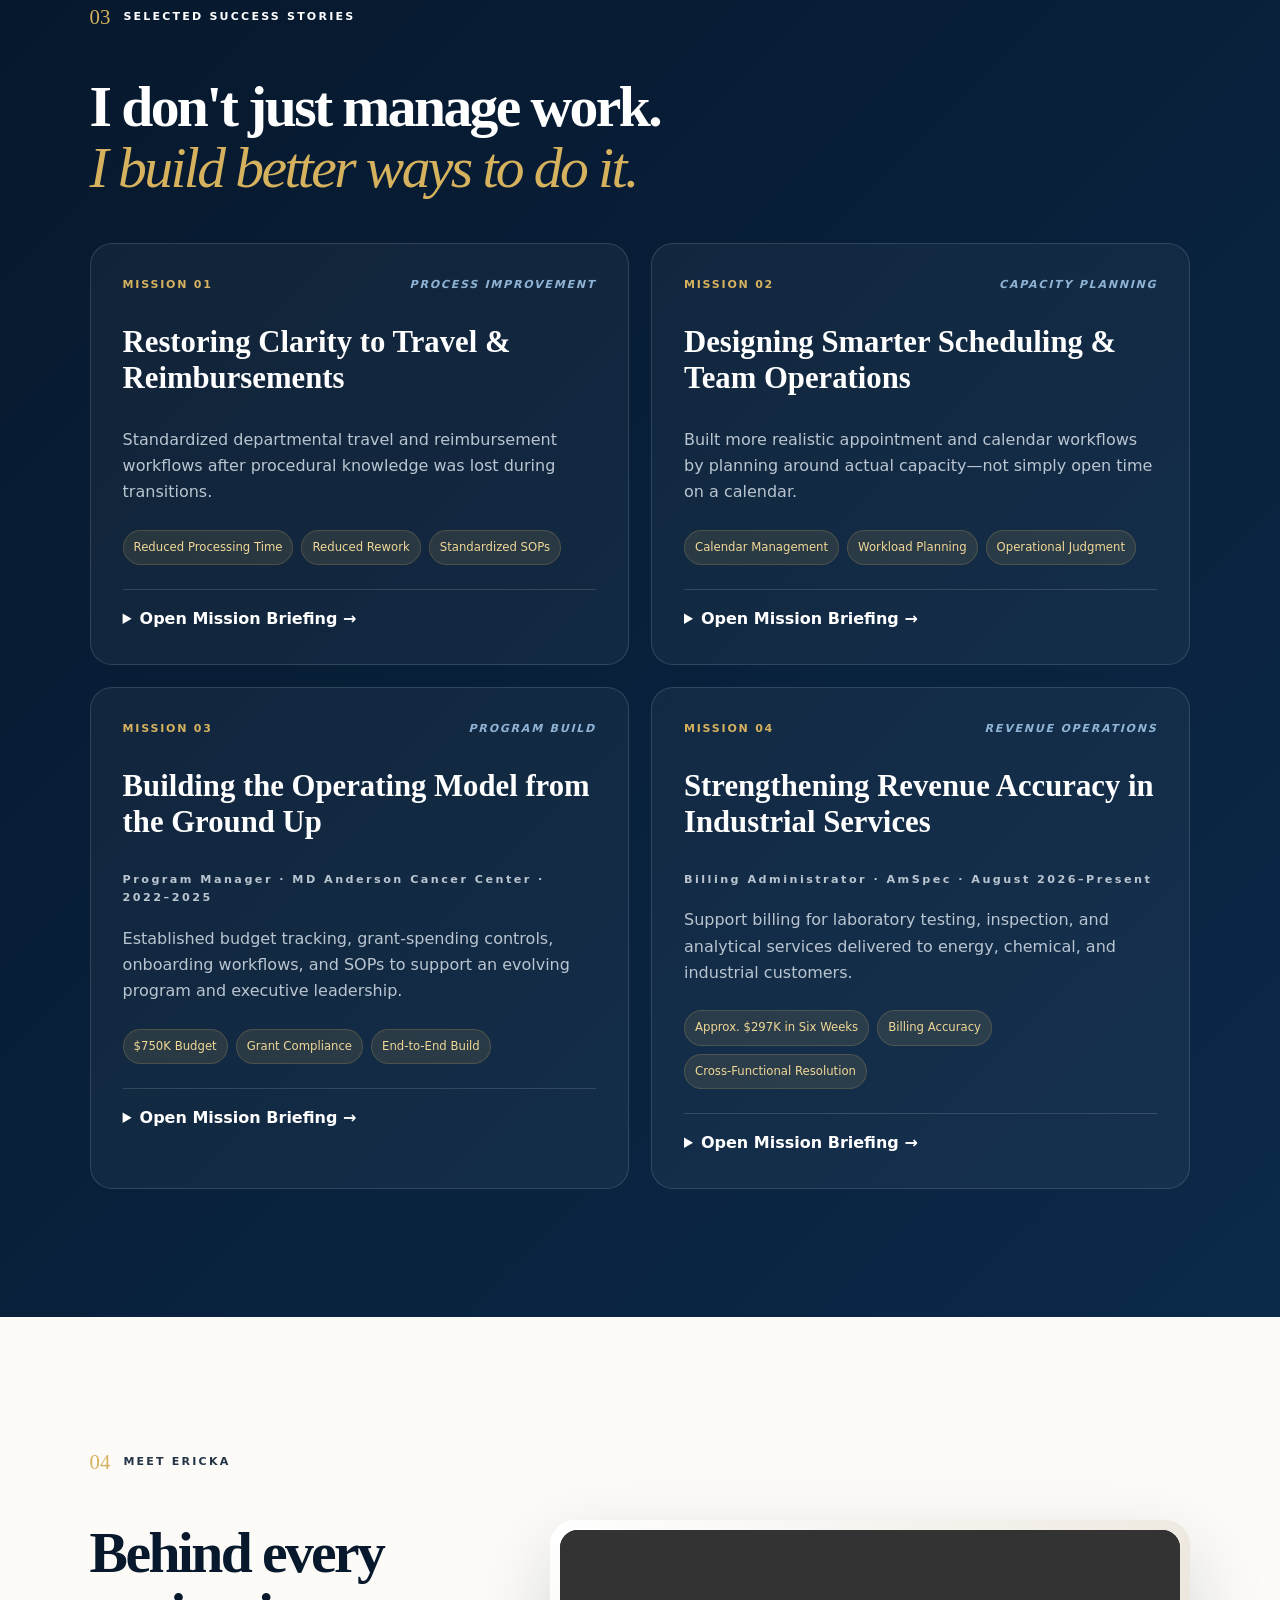
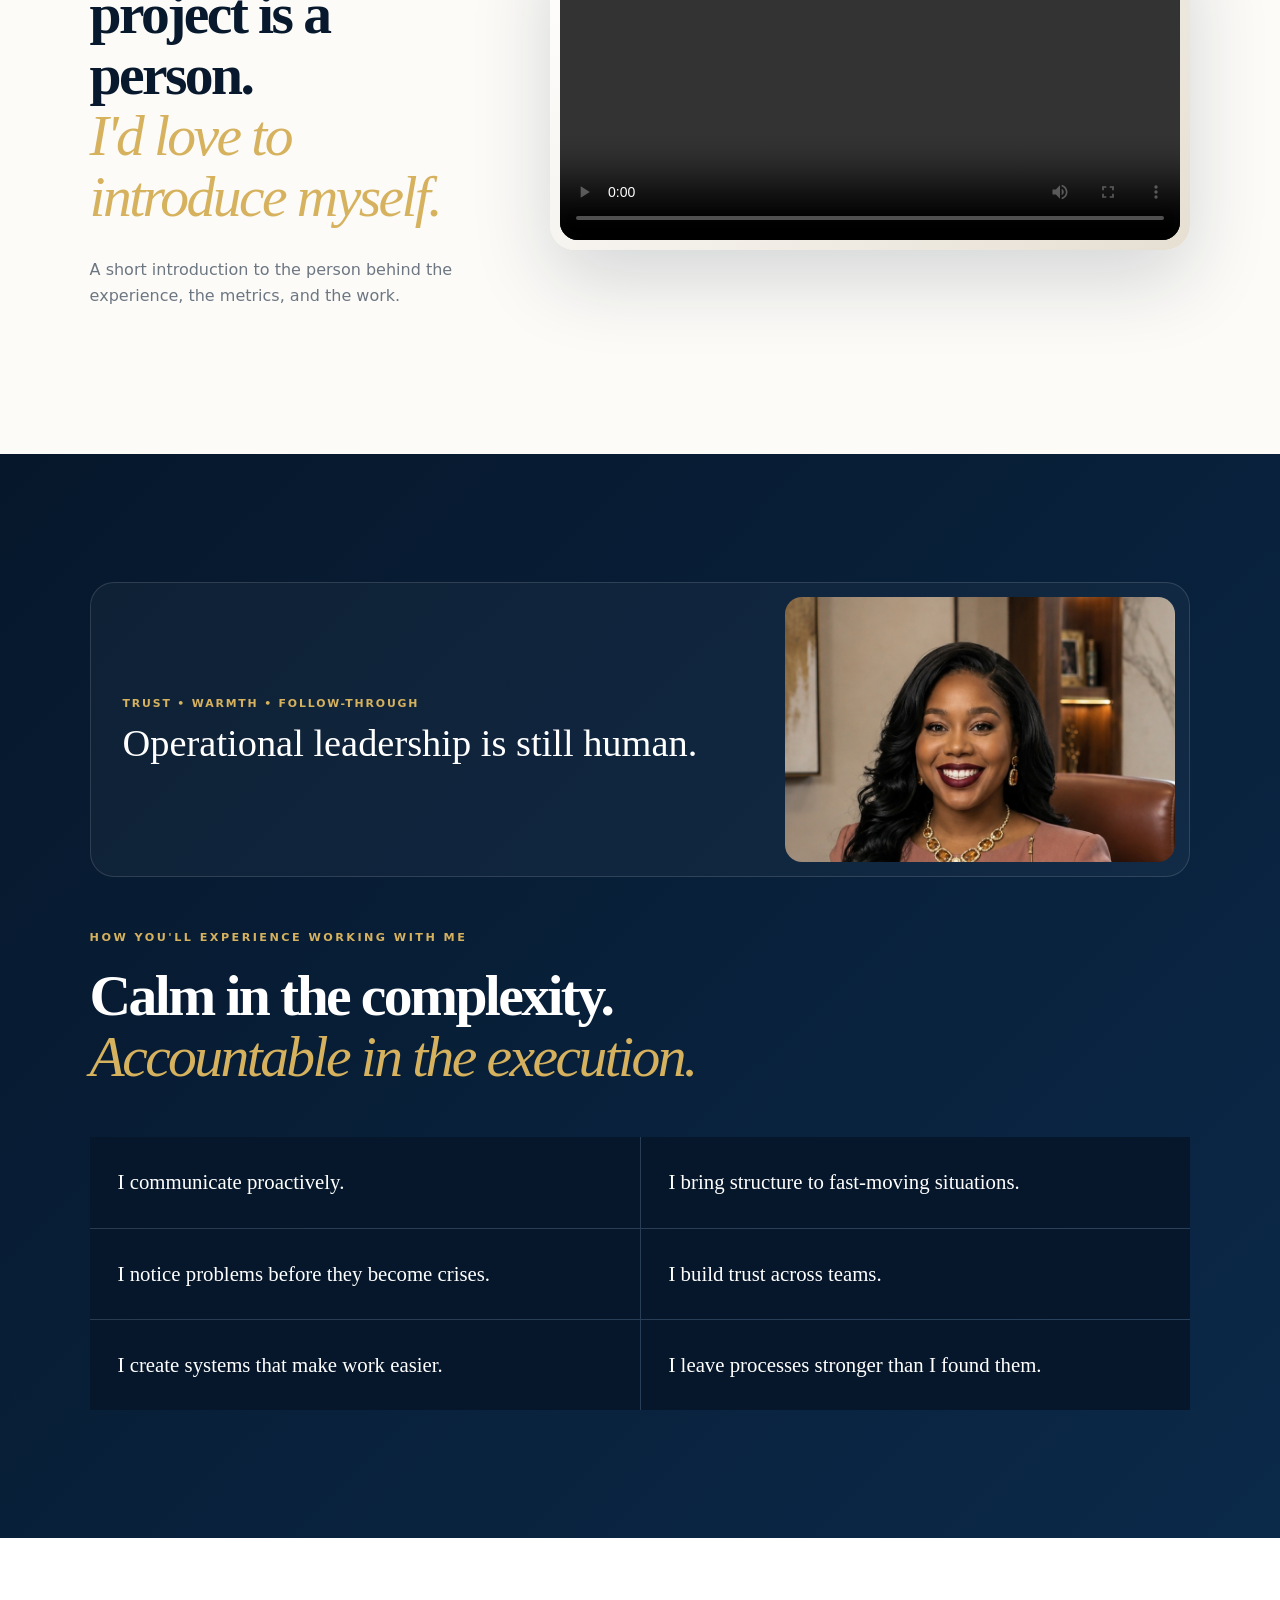
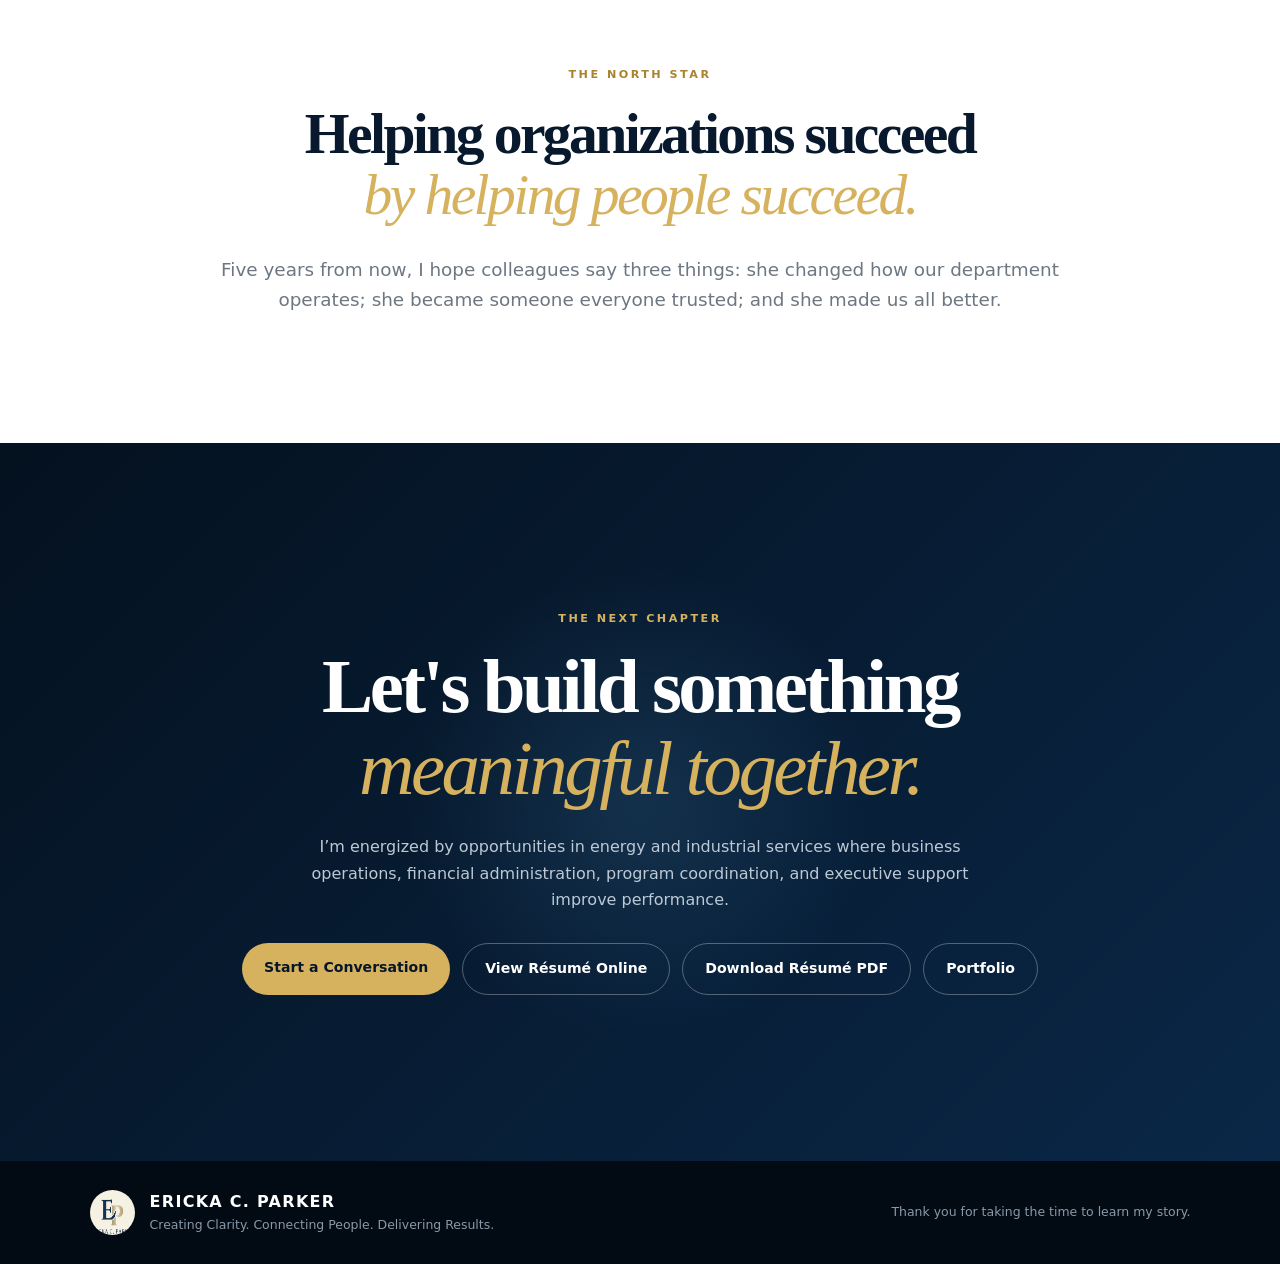
==== commit 384e29d3: "Align portfolio experience, metrics, and skills with current resume" ====
--- a/index.html
+++ b/index.html
@@ -65,8 +65,8 @@
     <article ><b>05</b><h3>I lead with people in mind.</h3><p>Good operations should make it easier for people to succeed.</p></article>
   </div>
   <div class="systems-strip" aria-label="Enterprise systems and analytics">
-    <span>Advanced Excel</span><span>Power BI</span><span>SAP</span><span>Workday</span>
-    <span>PeopleSoft</span><span>Billing &amp; Revenue Operations</span><span>Process Improvement</span><span>AI-Enabled Productivity</span>
+    <span>Advanced Excel</span><span>Power BI report interpretation and KPI monitoring</span><span>SAP</span><span>Workday HCM</span>
+    <span>PeopleSoft</span><span>Billing &amp; Revenue Operations</span><span>Process Improvement</span><span>Google AI Essentials (2025)</span>
   </div>
 </section>
 
@@ -76,10 +76,12 @@
   <p style="max-width:780px;line-height:1.8">My career spans financial administration, business operations, program coordination, and executive support. My current role adds hands-on billing experience in petroleum and industrial inspection services.</p>
   <div style="display:grid;gap:1rem;max-width:1000px;margin:2rem auto">
     <article style="padding:1.5rem;border:1px solid #d9c9a6;border-radius:18px"><p class="kicker">AUGUST 2026 – PRESENT</p><h3>Billing Administrator · AmSpec</h3><p>Prepare customer invoices; verify service orders, contract terms, and rates; investigate discrepancies; collaborate with inspectors and field operations; support receivables and financial reporting through billing and ERP systems.</p></article>
-    <article style="padding:1.5rem;border:1px solid #d9c9a6;border-radius:18px"><p class="kicker">2022 – 2025</p><h3>Program Manager · MD Anderson Cancer Center</h3><p>Supported program budgets, executive operations, cross-functional projects, reporting, and process improvement.</p></article>
+    <article style="padding:1.5rem;border:1px solid #d9c9a6;border-radius:18px"><p class="kicker">OCTOBER 2025 – AUGUST 2026</p><h3>Administrative Professional · Robert Half Contract Assignments</h3><p>Supported election and office operations through documentation, schedule coordination, data entry, customer service, issue resolution, and confidential records handling.</p></article>
+    <article style="padding:1.5rem;border:1px solid #d9c9a6;border-radius:18px"><p class="kicker">2022 – 2025</p><h3>Program Manager · MD Anderson Cancer Center</h3><p>Managed a $750K annual program budget, including forecasting, variance analysis, and expenditure controls; coordinated executive reporting, cross-functional initiatives, and process improvement.</p></article>
     <article style="padding:1.5rem;border:1px solid #d9c9a6;border-radius:18px"><p class="kicker">2019 – 2022</p><h3>Program Coordinator · MD Anderson Cancer Center</h3><p>Coordinated procurement, reconciliations, scheduling, reporting, and departmental communications.</p></article>
     <article style="padding:1.5rem;border:1px solid #d9c9a6;border-radius:18px"><p class="kicker">2014 – 2019</p><h3>Senior Administrative Assistant · MD Anderson Cancer Center</h3><p>Supported executive administration, financial records, onboarding, scheduling, and operational documentation.</p></article>
   </div>
+  <p style="max-width:1000px;margin:1rem auto;line-height:1.8">Master of Business Administration · West Coast University · 2024</p>
 </section>
 <section id="expertise" class="dark section" style="padding-top:5rem;padding-bottom:5rem">
   <div class="chapter"><span>03</span><p>PROFESSIONAL EXPERTISE</p></div>
@@ -88,7 +90,7 @@
     <article><h3>Financial Operations</h3><p>Customer invoicing, billing discrepancies, service-order and contract-rate review, receivables, reconciliations, and financial reporting.</p></article>
     <article><h3>Business &amp; Program Operations</h3><p>Project coordination, workflow improvement, procurement support, budget monitoring, and process documentation.</p></article>
     <article><h3>Leadership &amp; Partnerships</h3><p>Executive support, cross-functional collaboration, employee operations, training, and stakeholder communication.</p></article>
-    <article><h3>Systems &amp; Analytics</h3><p>Excel, Power BI, SAP, PeopleSoft, Workday, Oracle, and enterprise reporting systems.</p></article>
+    <article><h3>Systems &amp; Analytics</h3><p>Advanced Excel; Power BI report interpretation and KPI monitoring; SAP; PeopleSoft; Workday HCM; Oracle; and Microsoft 365.</p></article>
   </div>
   <div class="actions" style="margin-top:2rem"><a class="btn gold" href="resume-2026.html">View Résumé Online</a><a class="btn line" href="assets/ericka-parker-resume.pdf" download="ericka-parker-resume.pdf">Download Résumé PDF</a></div>
 </section>
@@ -97,10 +99,10 @@
   <div class="chapter"><span>02</span><p>EXECUTIVE IMPACT</p></div>
   <h2 >Evidence behind the story.</h2>
   <div class="metrics">
-    <article ><strong data-n="750" data-pre="$" data-post="K">$0K</strong><span>Annual budget stewardship</span><small>Forecasting, grant funding, payroll & requisitions</small></article>
-    <article><strong data-n="297" data-pre="$" data-post="K">$0K</strong><span>Industrial invoices processed</span><small>During the first six weeks in energy-sector billing operations</small></article>
-    <article ><strong data-n="14">0</strong><span>Team members led</span><small>People leadership, scheduling and development</small></article>
-    <article ><strong data-n="8">0</strong><span>Rotating participants</span><small>Managed concurrently in a program built from the ground up</small></article>
+    <article ><strong data-n="750" data-pre="$" data-post="K">$750K</strong><span>Annual budget stewardship</span><small>MD Anderson Cancer Center · forecasting, variance analysis, and expenditure controls</small></article>
+    <article><strong data-n="297" data-pre="$" data-post="K">$297K</strong><span>Invoice value processed at AmSpec</span><small>Approximately $297K during the first six weeks</small></article>
+    <article ><strong data-n="14">14</strong><span>Team members led</span><small>Kelsey-Seybold Clinic · staffing, workload distribution, and service escalations</small></article>
+    <article ><strong data-n="8">8</strong><span>Rotating participants</span><small>Managed concurrently in a program built from the ground up</small></article>
   </div>
 </section>
 
@@ -125,15 +127,17 @@
     <article class="mission">
       <div class="mission-top"><span>MISSION 03</span><i>PROGRAM BUILD</i></div>
       <h3>Building the Operating Model from the Ground Up</h3>
-      <p>Established the financial, compliance, hiring, onboarding and process infrastructure needed to run an evolving program while supporting executive leadership.</p>
+      <p class="kicker">Program Manager · MD Anderson Cancer Center · 2022–2025</p>
+      <p>Established budget tracking, grant-spending controls, onboarding workflows, and SOPs to support an evolving program and executive leadership.</p>
       <div class="chips"><span>$750K Budget</span><span>Grant Compliance</span><span>End-to-End Build</span></div>
-      <details><summary>Open Mission Briefing →</summary><div><b>Challenge</b><p>The Program Manager role required core operating processes to be established while the program itself was already moving.</p><b>Action</b><p>Learned to manage and forecast a $750K budget, interpreted grant contracts and spending limitations, supported interviewing and onboarding, and created SOPs as workflows were established.</p><b>Result</b><p>Built clearer financial controls, repeatable processes, documented expectations and a more consistent operating structure.</p></div></details>
+      <details><summary>Open Mission Briefing →</summary><div><b>Challenge</b><p>The Program Manager role required core operating processes to be established while the program itself was already moving.</p><b>Action</b><p>Managed and forecast a $750K annual program budget, interpreted grant contracts and spending limitations, supported interviewing and onboarding, and created SOPs as workflows were established.</p><b>Result</b><p>Built clearer financial controls, repeatable processes, documented expectations and a more consistent operating structure.</p></div></details>
     </article>
     <article class="mission">
       <div class="mission-top"><span>MISSION 04</span><i>REVENUE OPERATIONS</i></div>
       <h3>Strengthening Revenue Accuracy in Industrial Services</h3>
+      <p class="kicker">Billing Administrator · AmSpec · August 2026–Present</p>
       <p>Support billing for laboratory testing, inspection, and analytical services delivered to energy, chemical, and industrial customers.</p>
-      <div class="chips"><span>$297K in Six Weeks</span><span>Billing Accuracy</span><span>Cross-Functional Resolution</span></div>
+      <div class="chips"><span>Approx. $297K in Six Weeks</span><span>Billing Accuracy</span><span>Cross-Functional Resolution</span></div>
       <details><summary>Open Mission Briefing →</summary><div><b>Challenge</b><p>High-volume industrial service billing requires accurate documentation, timely validation, and close coordination across operational teams.</p><b>Action</b><p>Review service records and billing requirements, investigate discrepancies, and coordinate resolutions with operations, laboratory, and administrative partners.</p><b>Result</b><p>Processed approximately $297K in invoices during the first six weeks while supporting accurate, timely revenue capture and clearer visibility into customer activity.</p></div></details>
     </article>
   </div>
@@ -174,12 +178,12 @@
   <div >
     <p class="kicker">THE NEXT CHAPTER</p>
     <h2>Let's build something<br><em>meaningful together.</em></h2>
-    <p>I’m energized by opportunities in energy and industrial services where business analysis, planning, financial reporting, commercial operations, and program leadership improve performance.</p>
+    <p>I’m energized by opportunities in energy and industrial services where business operations, financial administration, program coordination, and executive support improve performance.</p>
     <div class="actions center">
       <a class="btn gold" href="mailto:Erickacparker@gmail.com">Start a Conversation</a>
       <a class="btn line" href="resume-2026.html">View Résumé Online</a>
       <a class="btn line" href="assets/ericka-parker-resume.pdf" download="ericka-parker-resume.pdf">Download Résumé PDF</a>
-      <a class="btn line" href="ericka-portfolio.pptx">Portfolio</a>
+      <a class="btn line" href="assets/ericka-parker-professional-portfolio.pptx">Portfolio</a>
     </div>
   </div>
 </section>
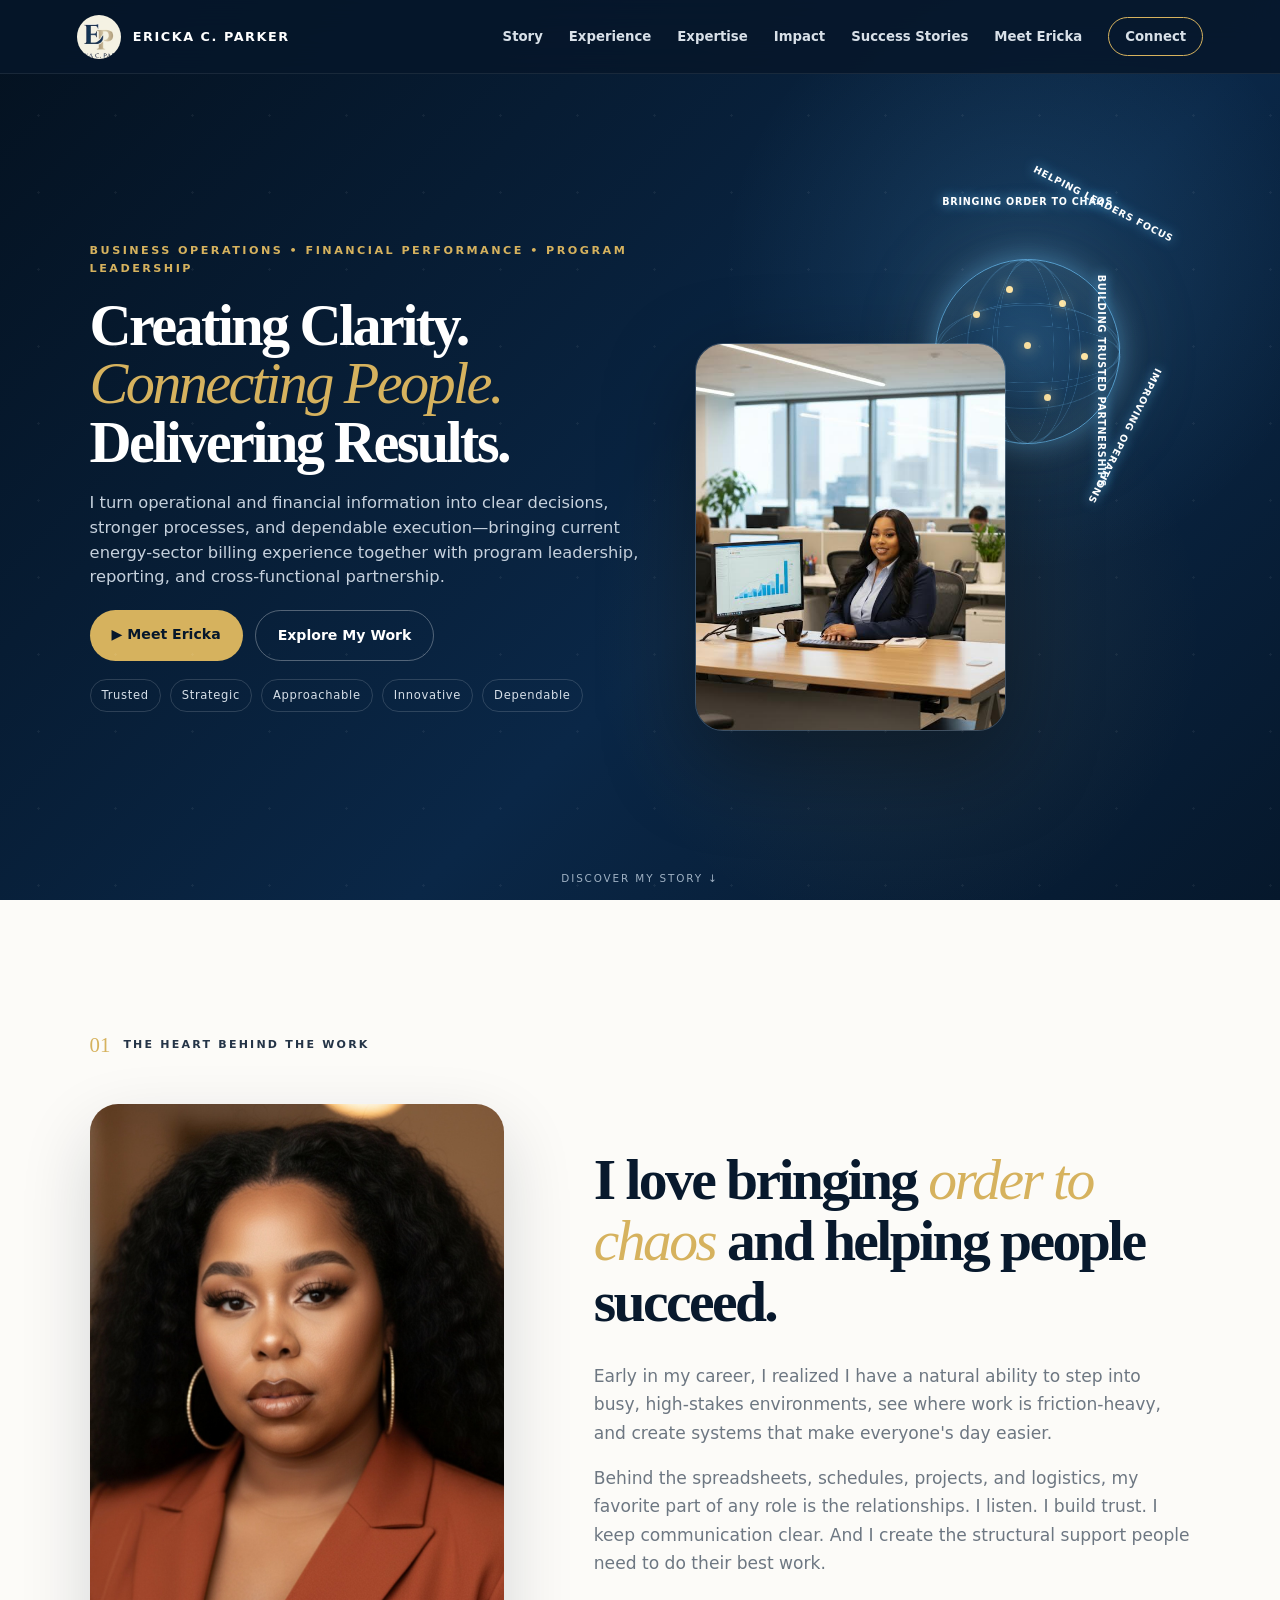
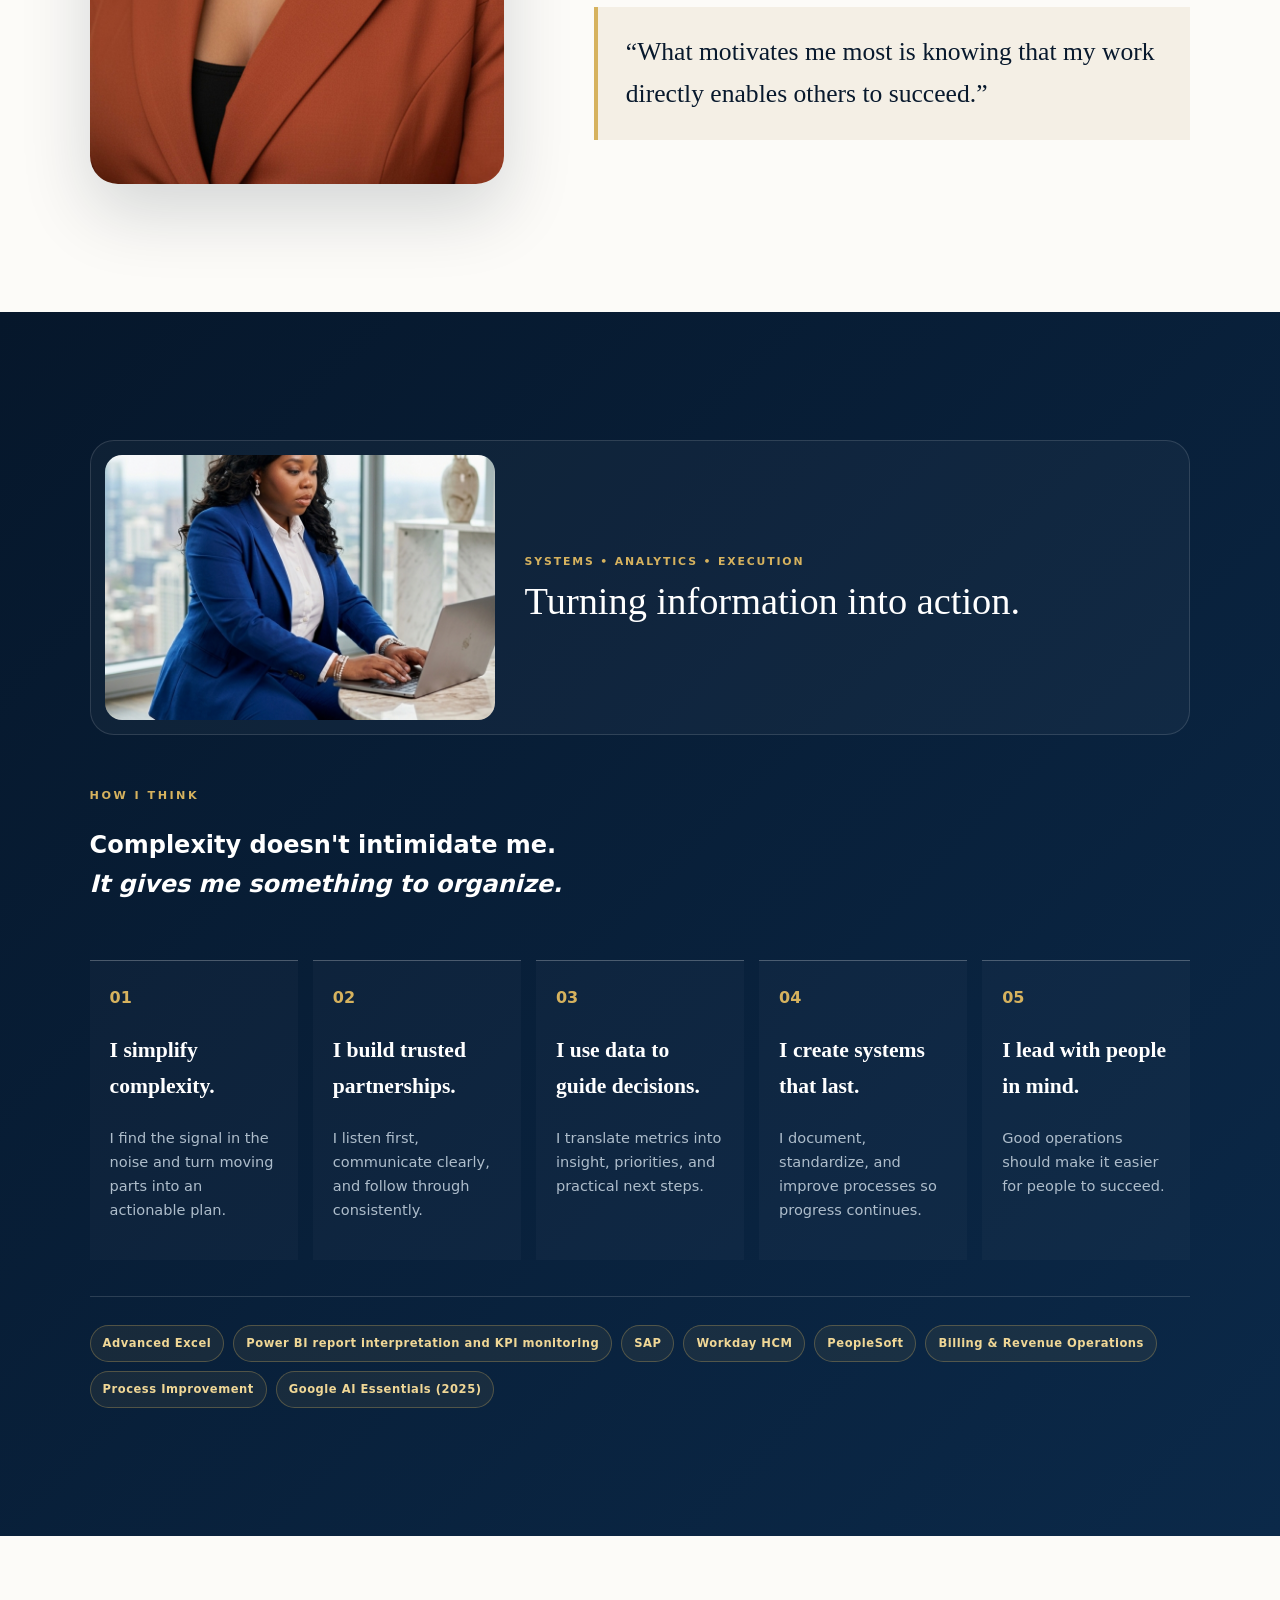
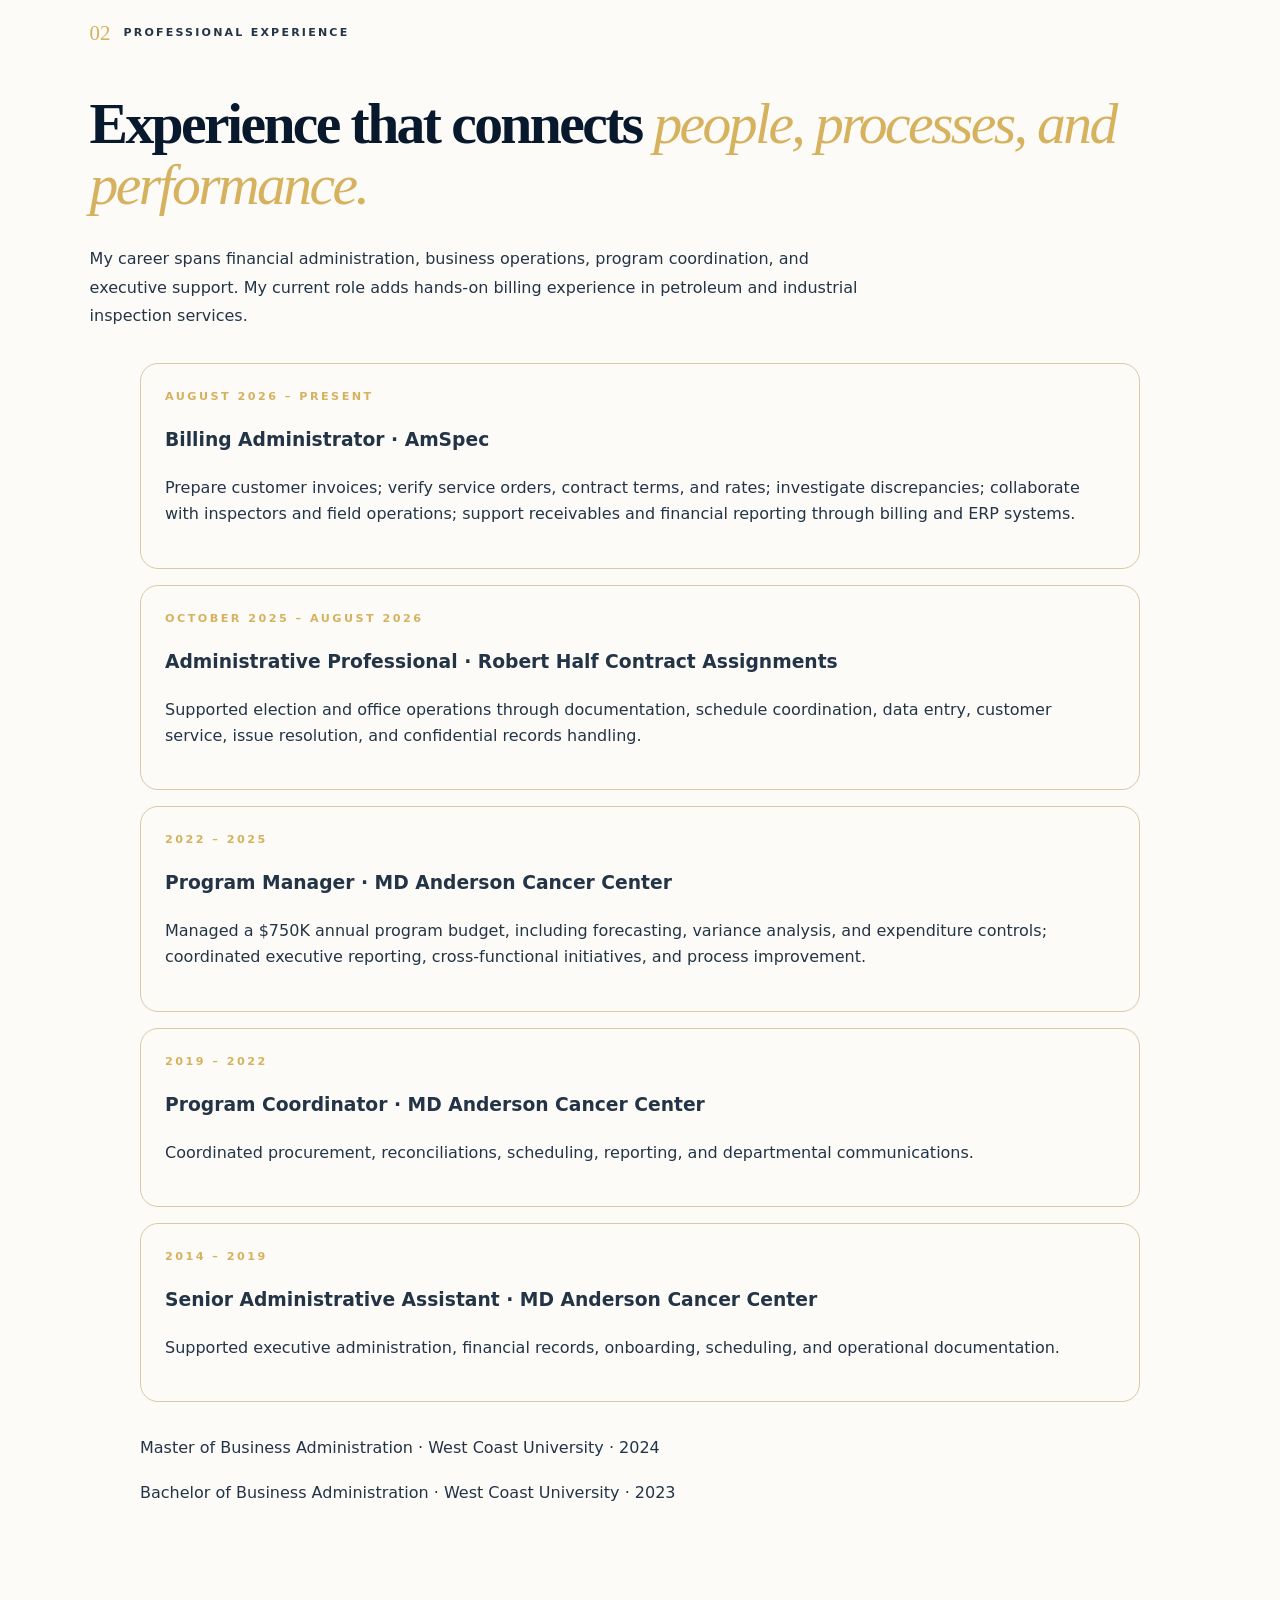
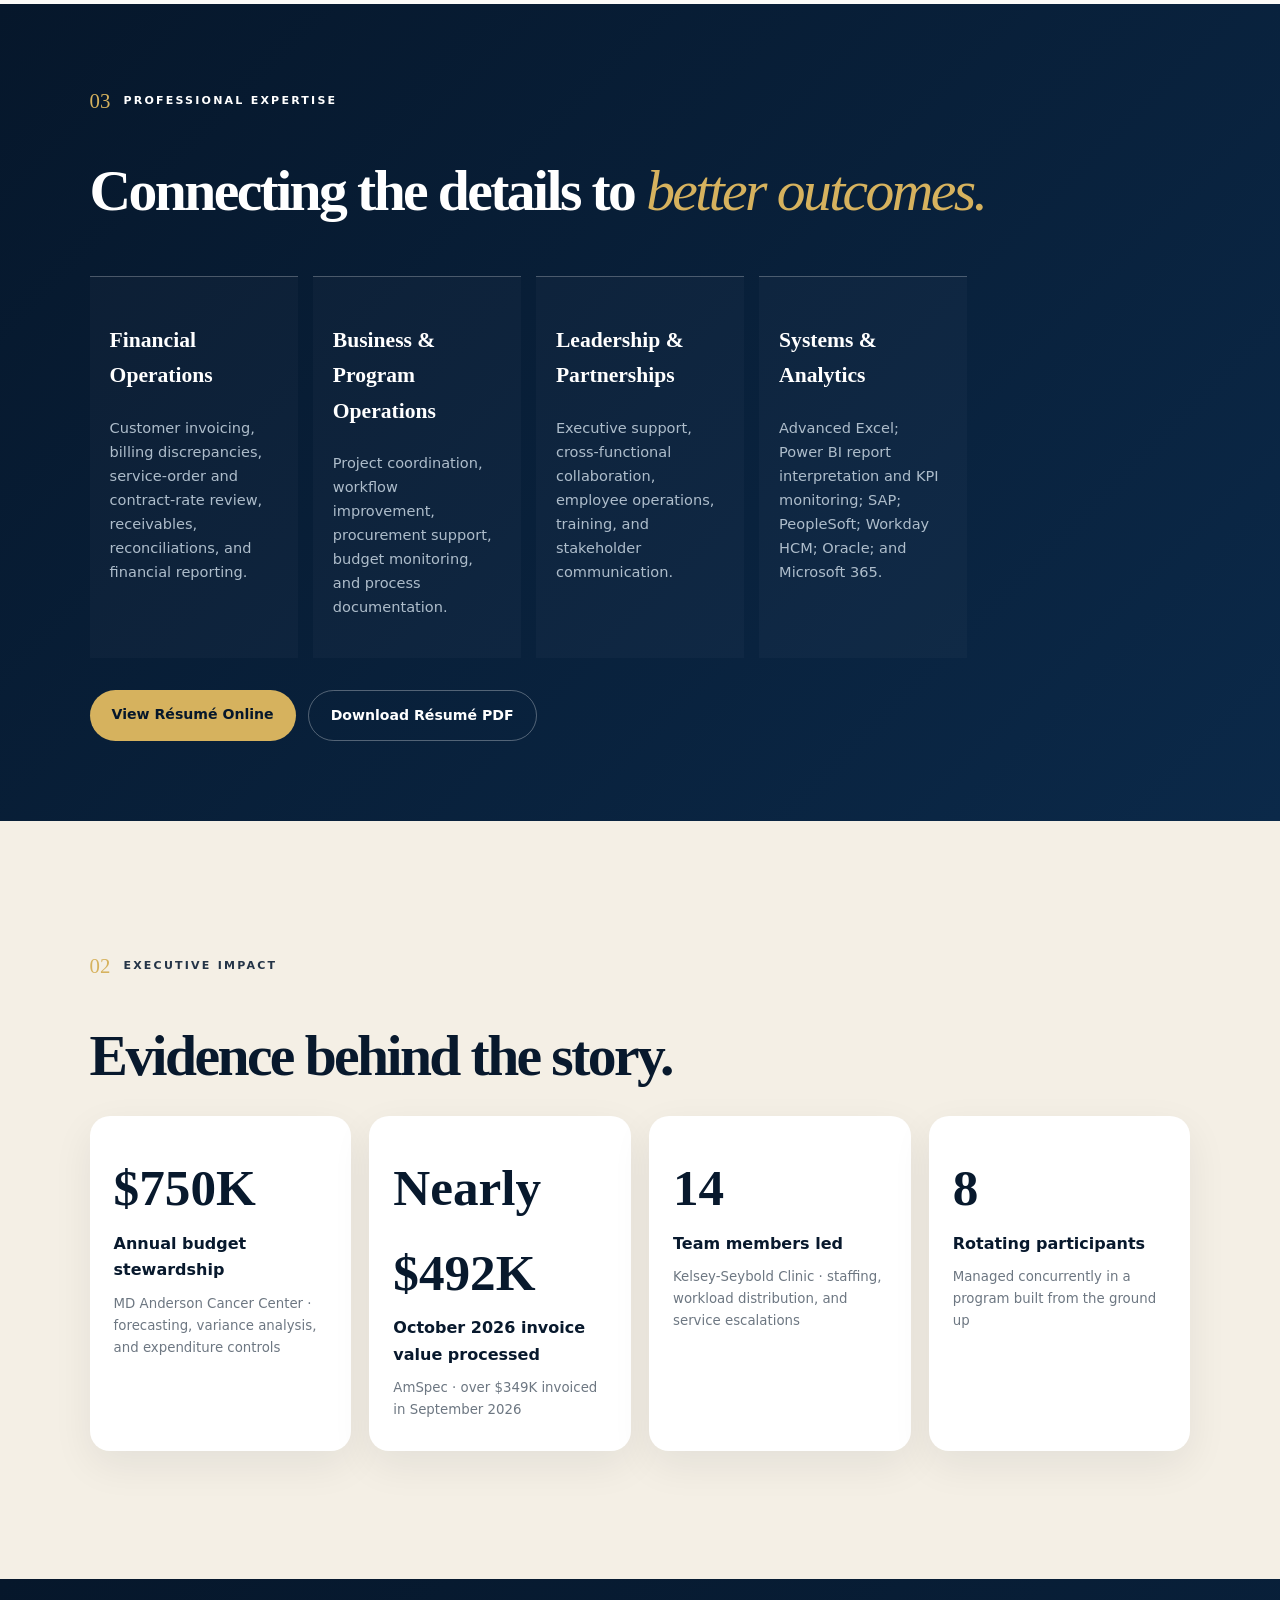
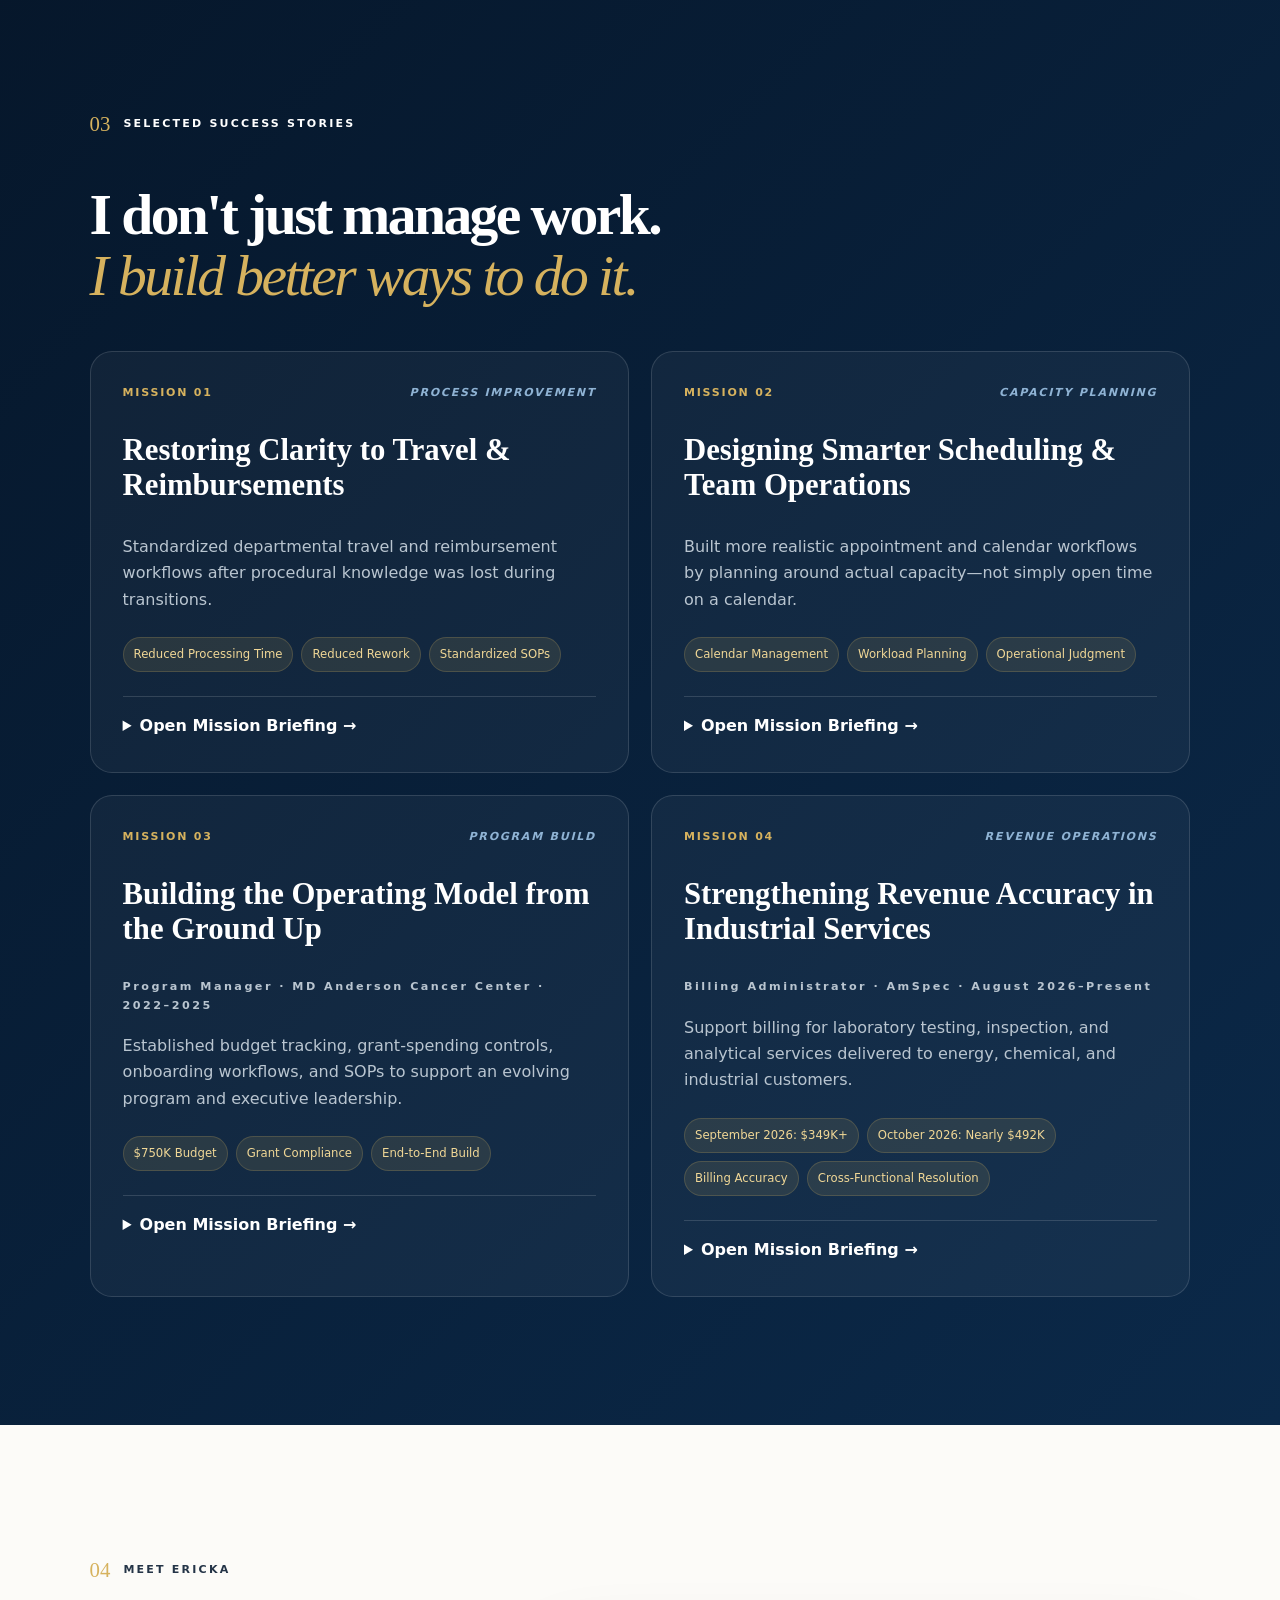
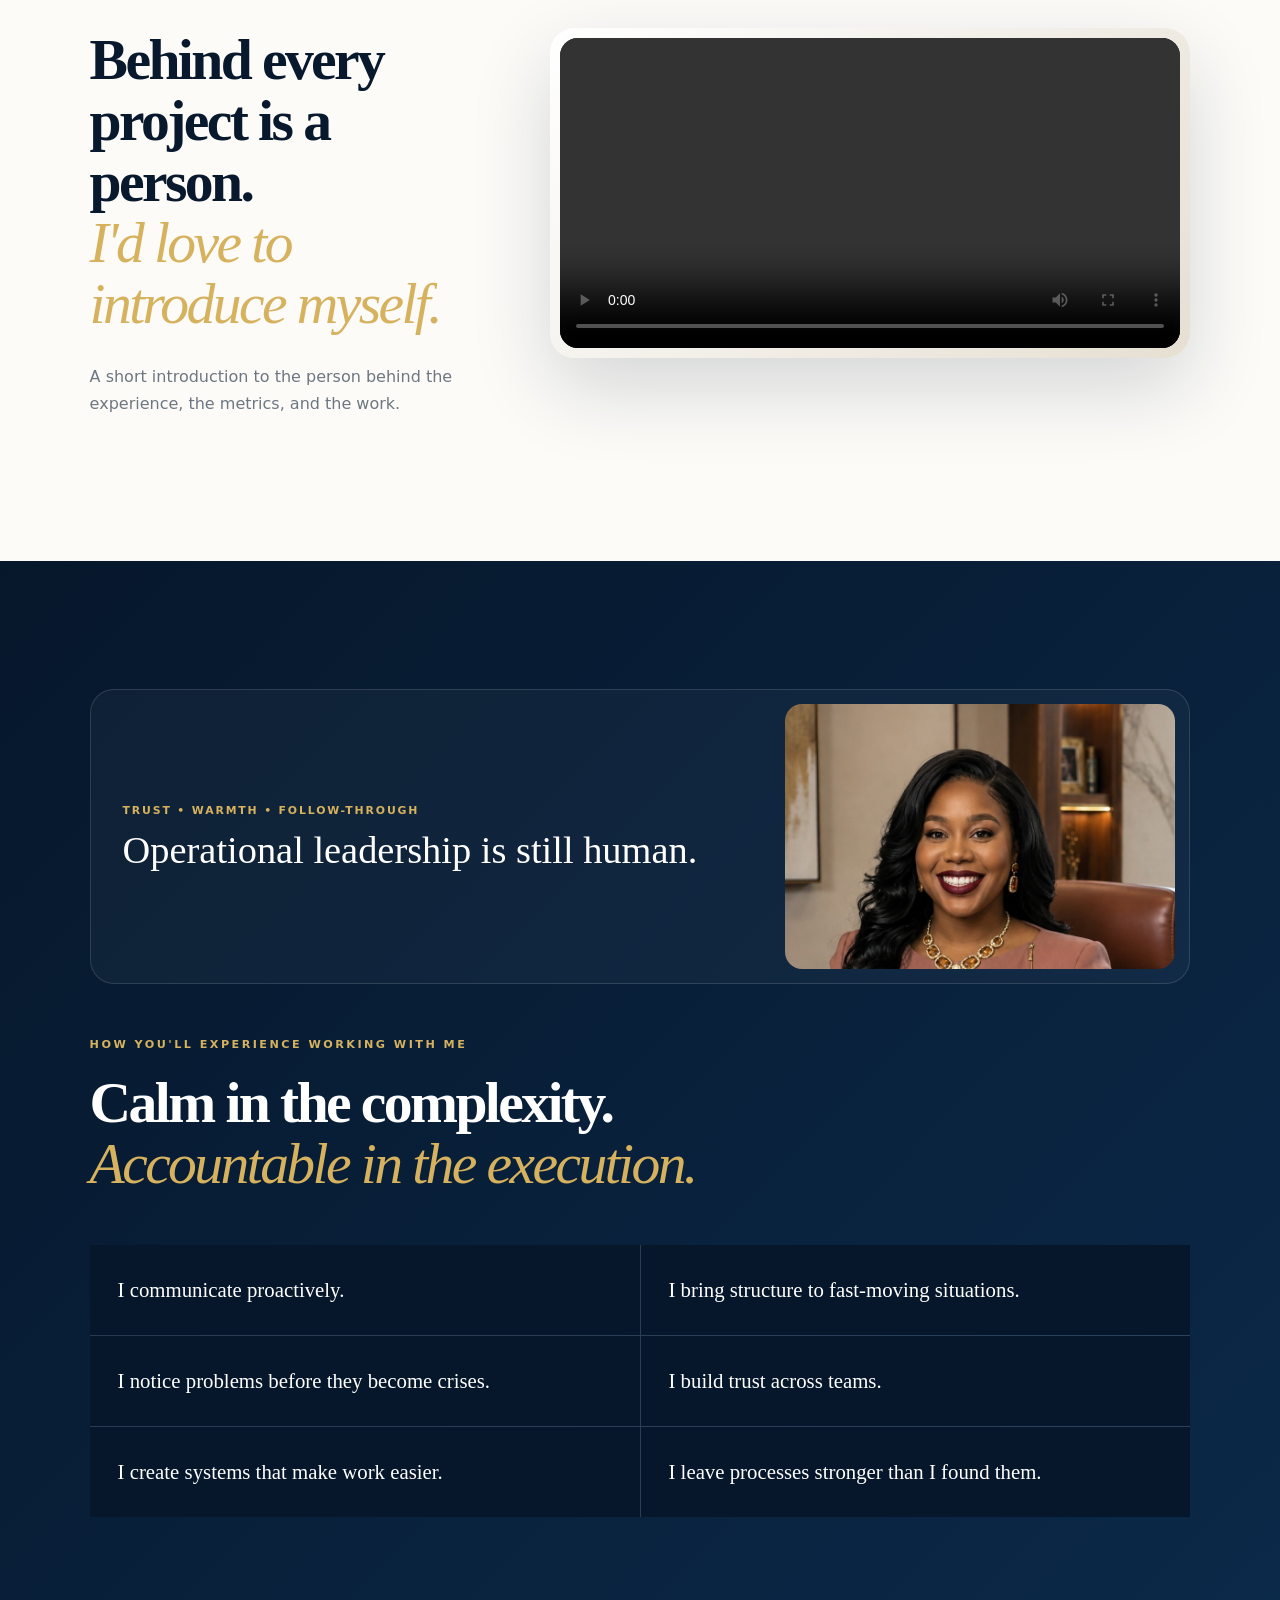
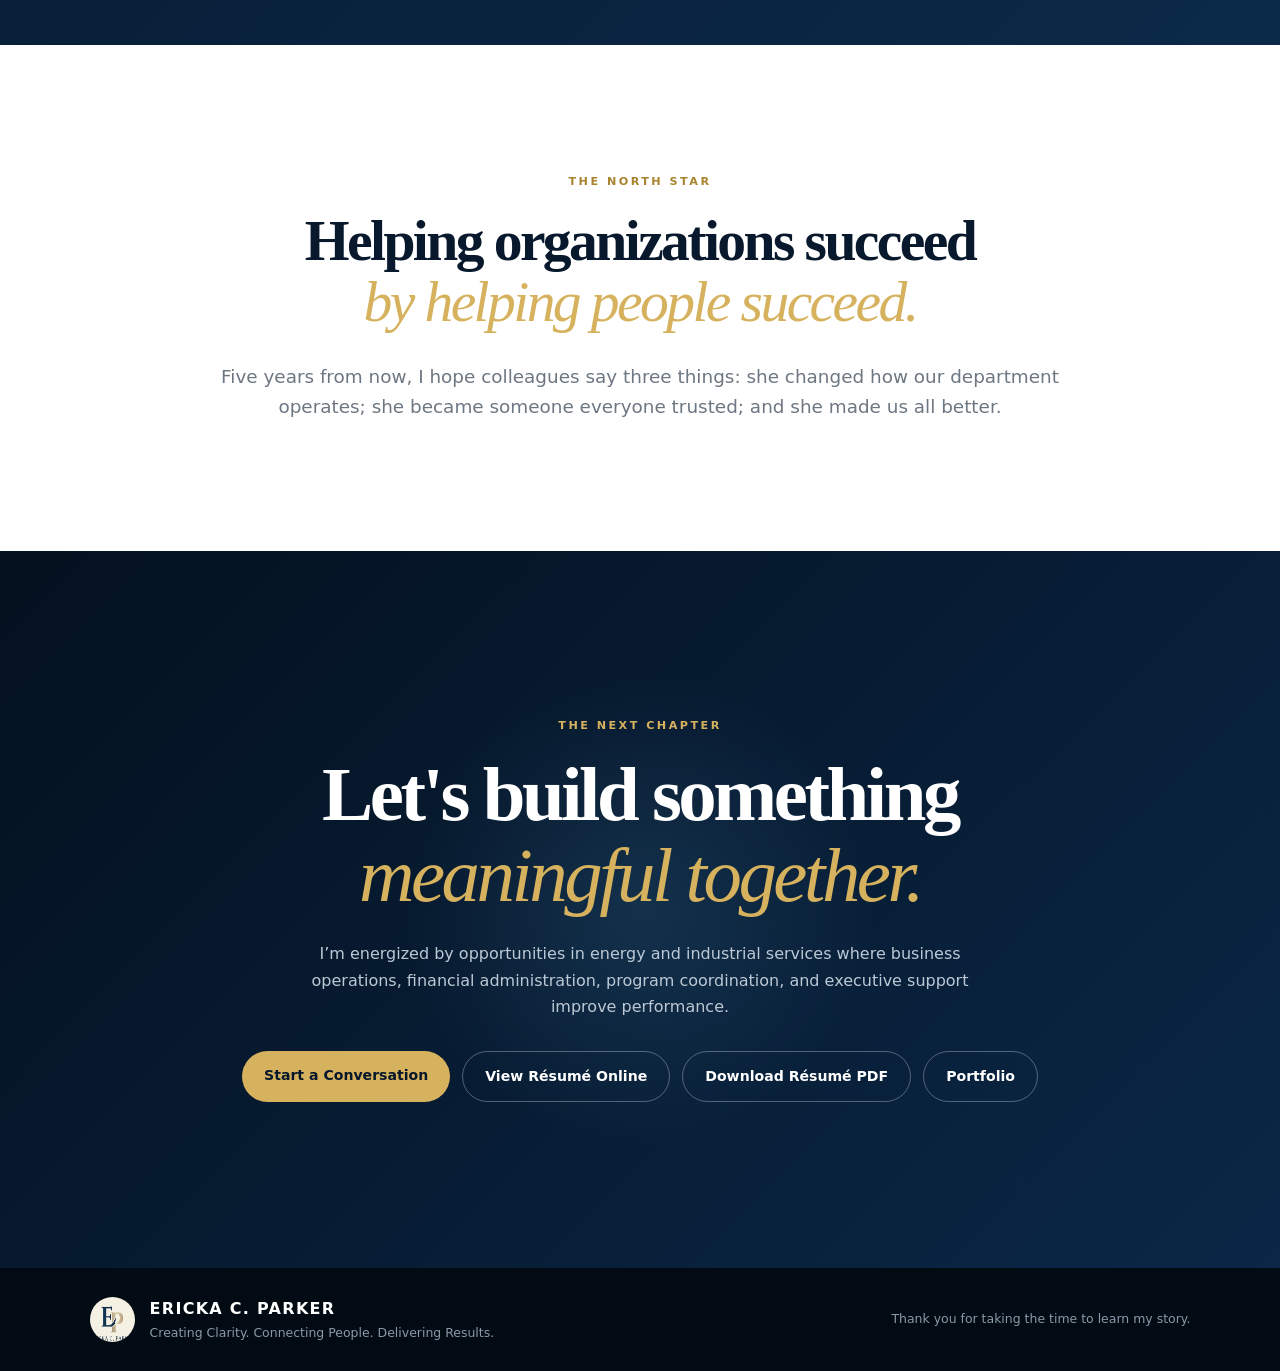
==== commit ad1226b2: "Add BBA credential and update September and October billing achievements" ====
--- a/index.html
+++ b/index.html
@@ -82,6 +82,7 @@
     <article style="padding:1.5rem;border:1px solid #d9c9a6;border-radius:18px"><p class="kicker">2014 – 2019</p><h3>Senior Administrative Assistant · MD Anderson Cancer Center</h3><p>Supported executive administration, financial records, onboarding, scheduling, and operational documentation.</p></article>
   </div>
   <p style="max-width:1000px;margin:1rem auto;line-height:1.8">Master of Business Administration · West Coast University · 2024</p>
+  <p style="max-width:1000px;margin:1rem auto;line-height:1.8">Bachelor of Business Administration · West Coast University · 2023</p>
 </section>
 <section id="expertise" class="dark section" style="padding-top:5rem;padding-bottom:5rem">
   <div class="chapter"><span>03</span><p>PROFESSIONAL EXPERTISE</p></div>
@@ -100,7 +101,7 @@
   <h2 >Evidence behind the story.</h2>
   <div class="metrics">
     <article ><strong data-n="750" data-pre="$" data-post="K">$750K</strong><span>Annual budget stewardship</span><small>MD Anderson Cancer Center · forecasting, variance analysis, and expenditure controls</small></article>
-    <article><strong data-n="297" data-pre="$" data-post="K">$297K</strong><span>Invoice value processed at AmSpec</span><small>Approximately $297K during the first six weeks</small></article>
+    <article><strong data-n="492" data-pre="Nearly $" data-post="K">Nearly $492K</strong><span>October 2026 invoice value processed</span><small>AmSpec · over $349K invoiced in September 2026</small></article>
     <article ><strong data-n="14">14</strong><span>Team members led</span><small>Kelsey-Seybold Clinic · staffing, workload distribution, and service escalations</small></article>
     <article ><strong data-n="8">8</strong><span>Rotating participants</span><small>Managed concurrently in a program built from the ground up</small></article>
   </div>
@@ -137,8 +138,8 @@
       <h3>Strengthening Revenue Accuracy in Industrial Services</h3>
       <p class="kicker">Billing Administrator · AmSpec · August 2026–Present</p>
       <p>Support billing for laboratory testing, inspection, and analytical services delivered to energy, chemical, and industrial customers.</p>
-      <div class="chips"><span>Approx. $297K in Six Weeks</span><span>Billing Accuracy</span><span>Cross-Functional Resolution</span></div>
-      <details><summary>Open Mission Briefing →</summary><div><b>Challenge</b><p>High-volume industrial service billing requires accurate documentation, timely validation, and close coordination across operational teams.</p><b>Action</b><p>Review service records and billing requirements, investigate discrepancies, and coordinate resolutions with operations, laboratory, and administrative partners.</p><b>Result</b><p>Processed approximately $297K in invoices during the first six weeks while supporting accurate, timely revenue capture and clearer visibility into customer activity.</p></div></details>
+      <div class="chips"><span>September 2026: $349K+</span><span>October 2026: Nearly $492K</span><span>Billing Accuracy</span><span>Cross-Functional Resolution</span></div>
+      <details><summary>Open Mission Briefing →</summary><div><b>Challenge</b><p>High-volume industrial service billing requires accurate documentation, timely validation, and close coordination across operational teams.</p><b>Action</b><p>Review service records and billing requirements, investigate discrepancies, and coordinate resolutions with operations, laboratory, and administrative partners.</p><b>Result</b><p>Processed over $349K in invoices for September 2026 and nearly $492K for October 2026 while supporting accurate, timely revenue capture and clearer visibility into customer activity.</p></div></details>
     </article>
   </div>
 </section>
